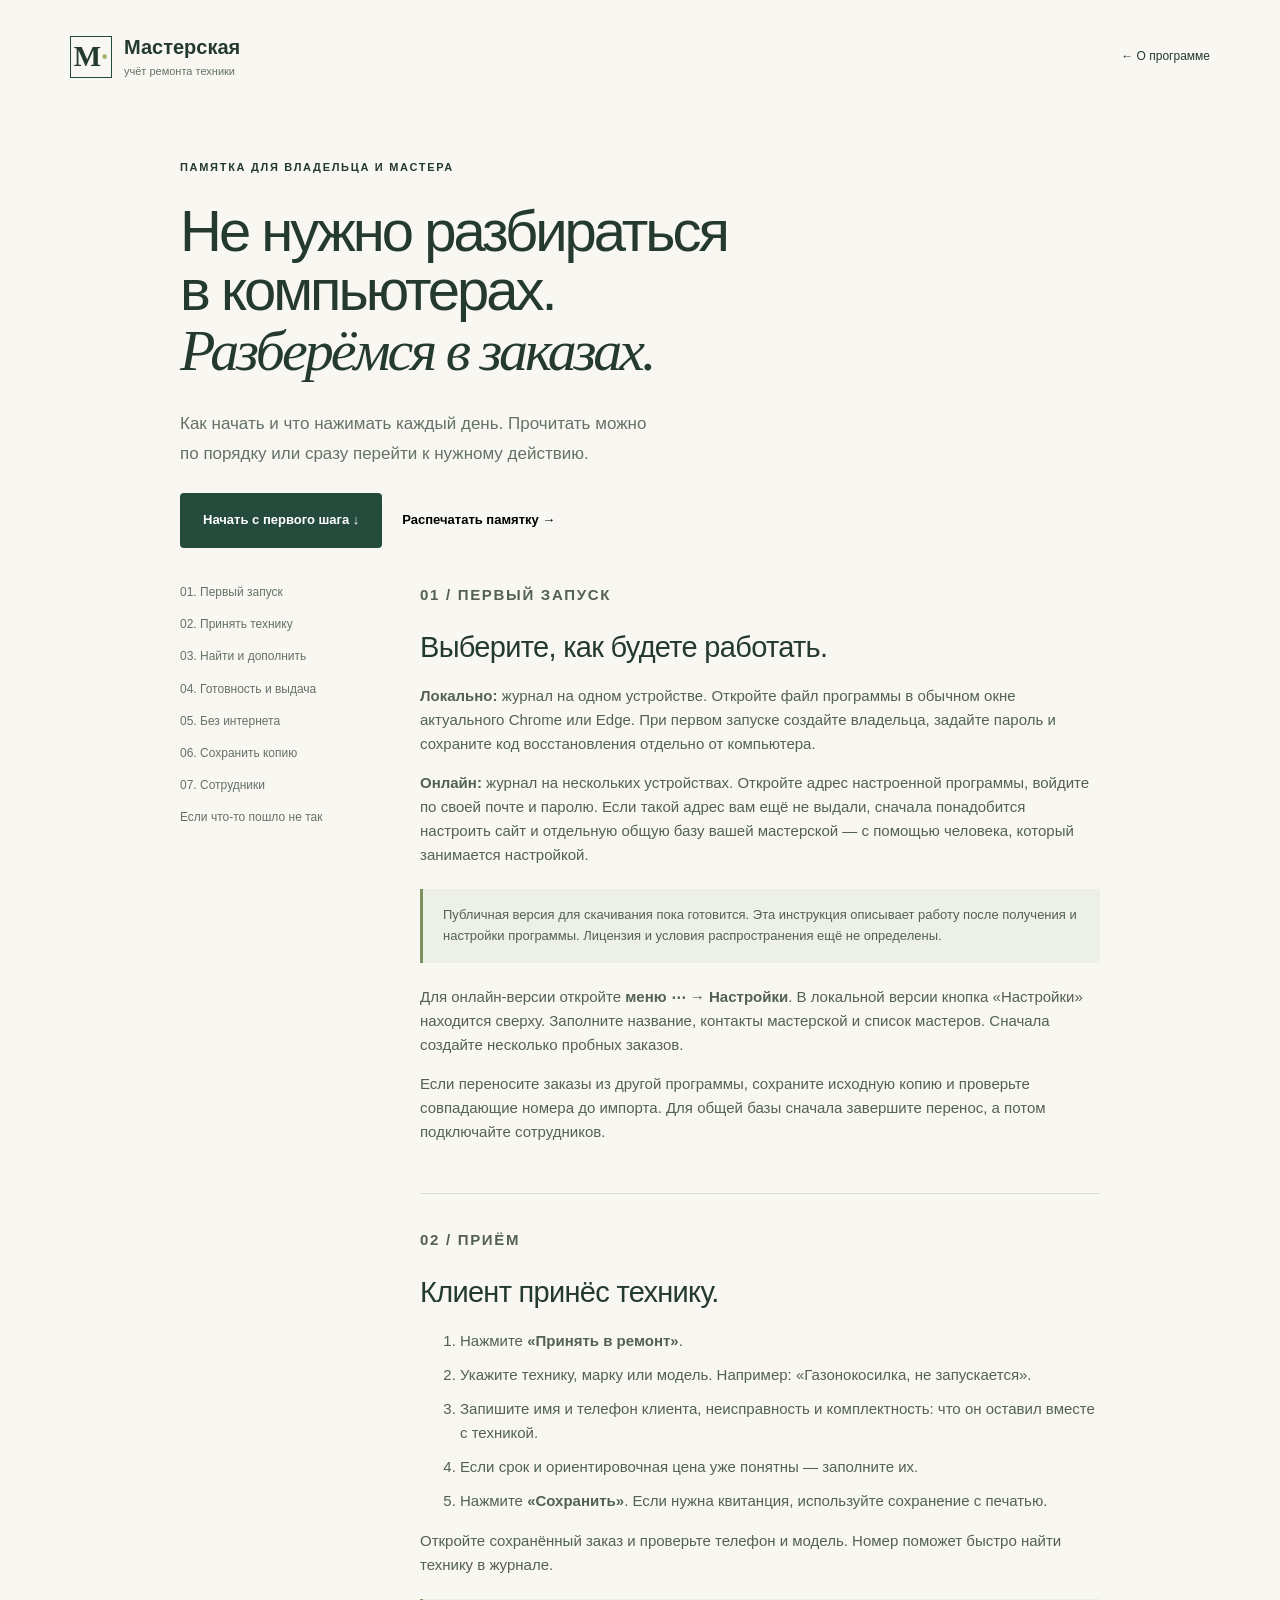
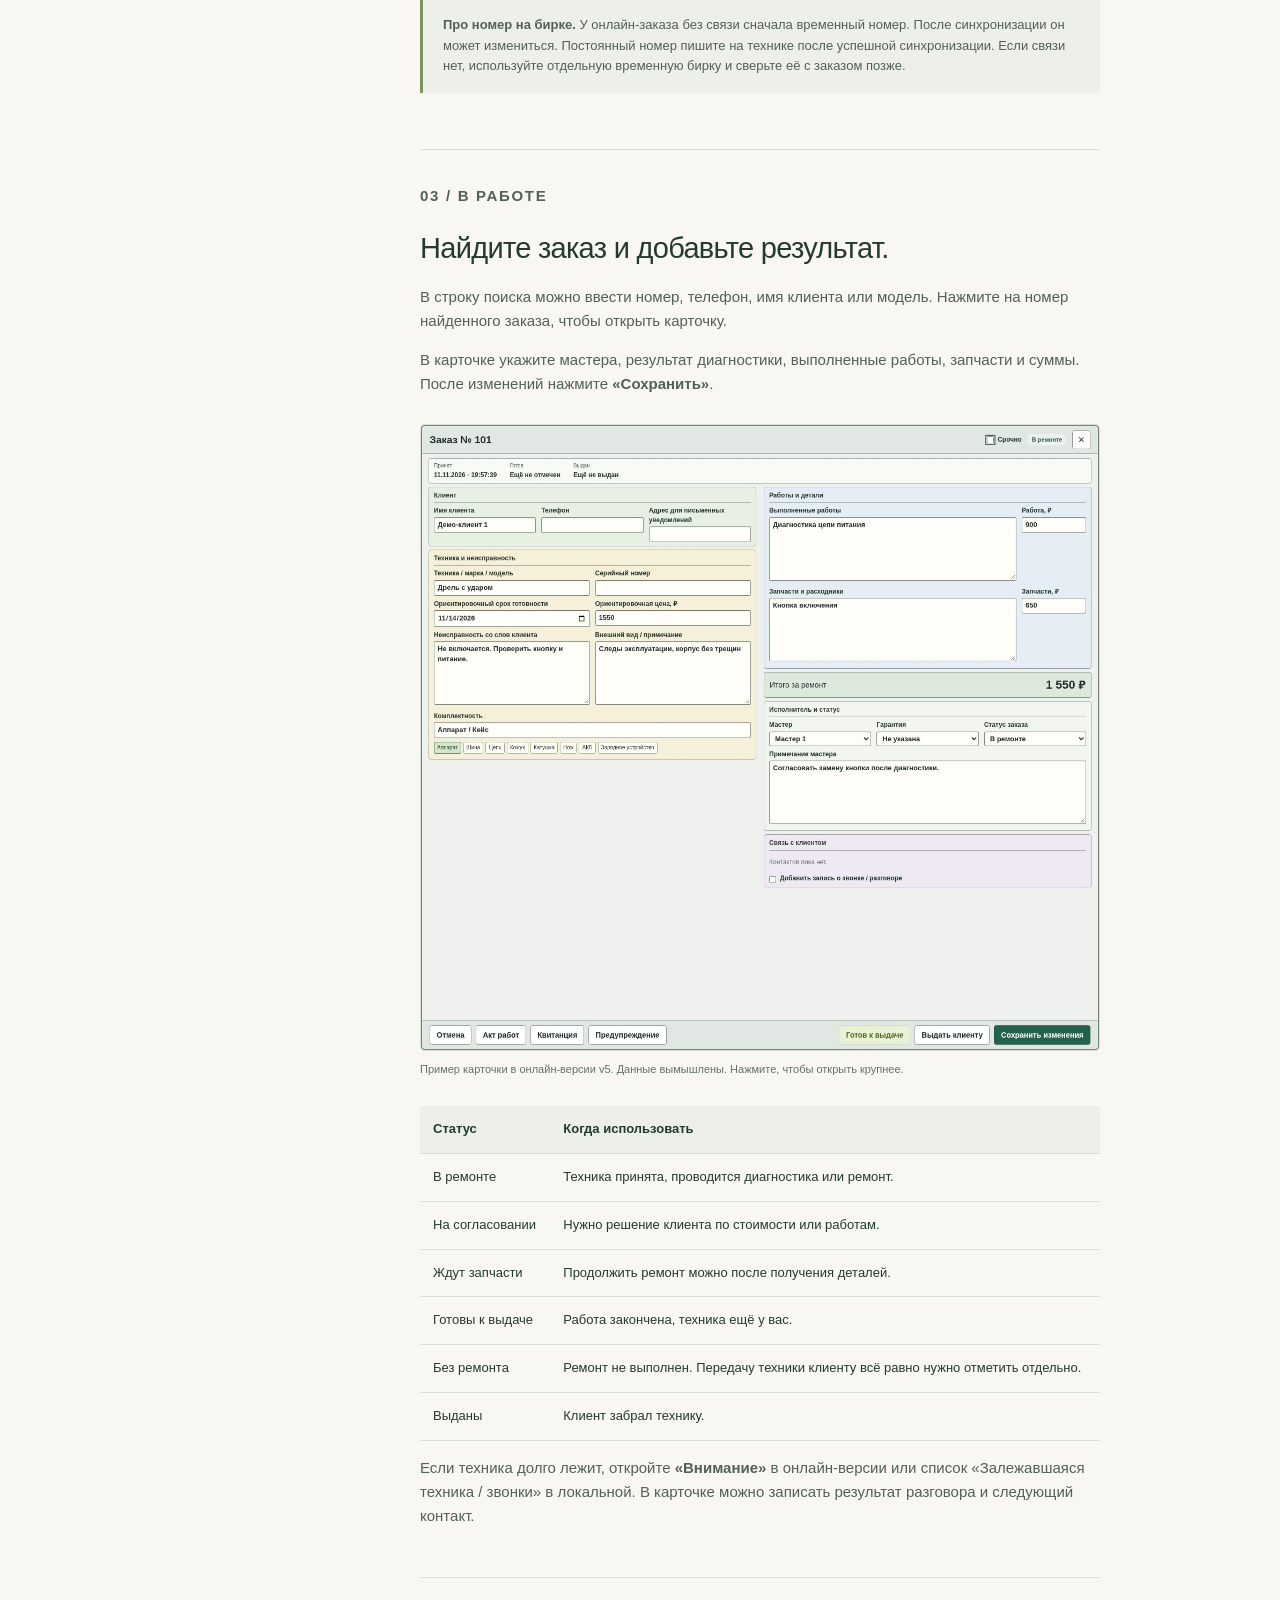
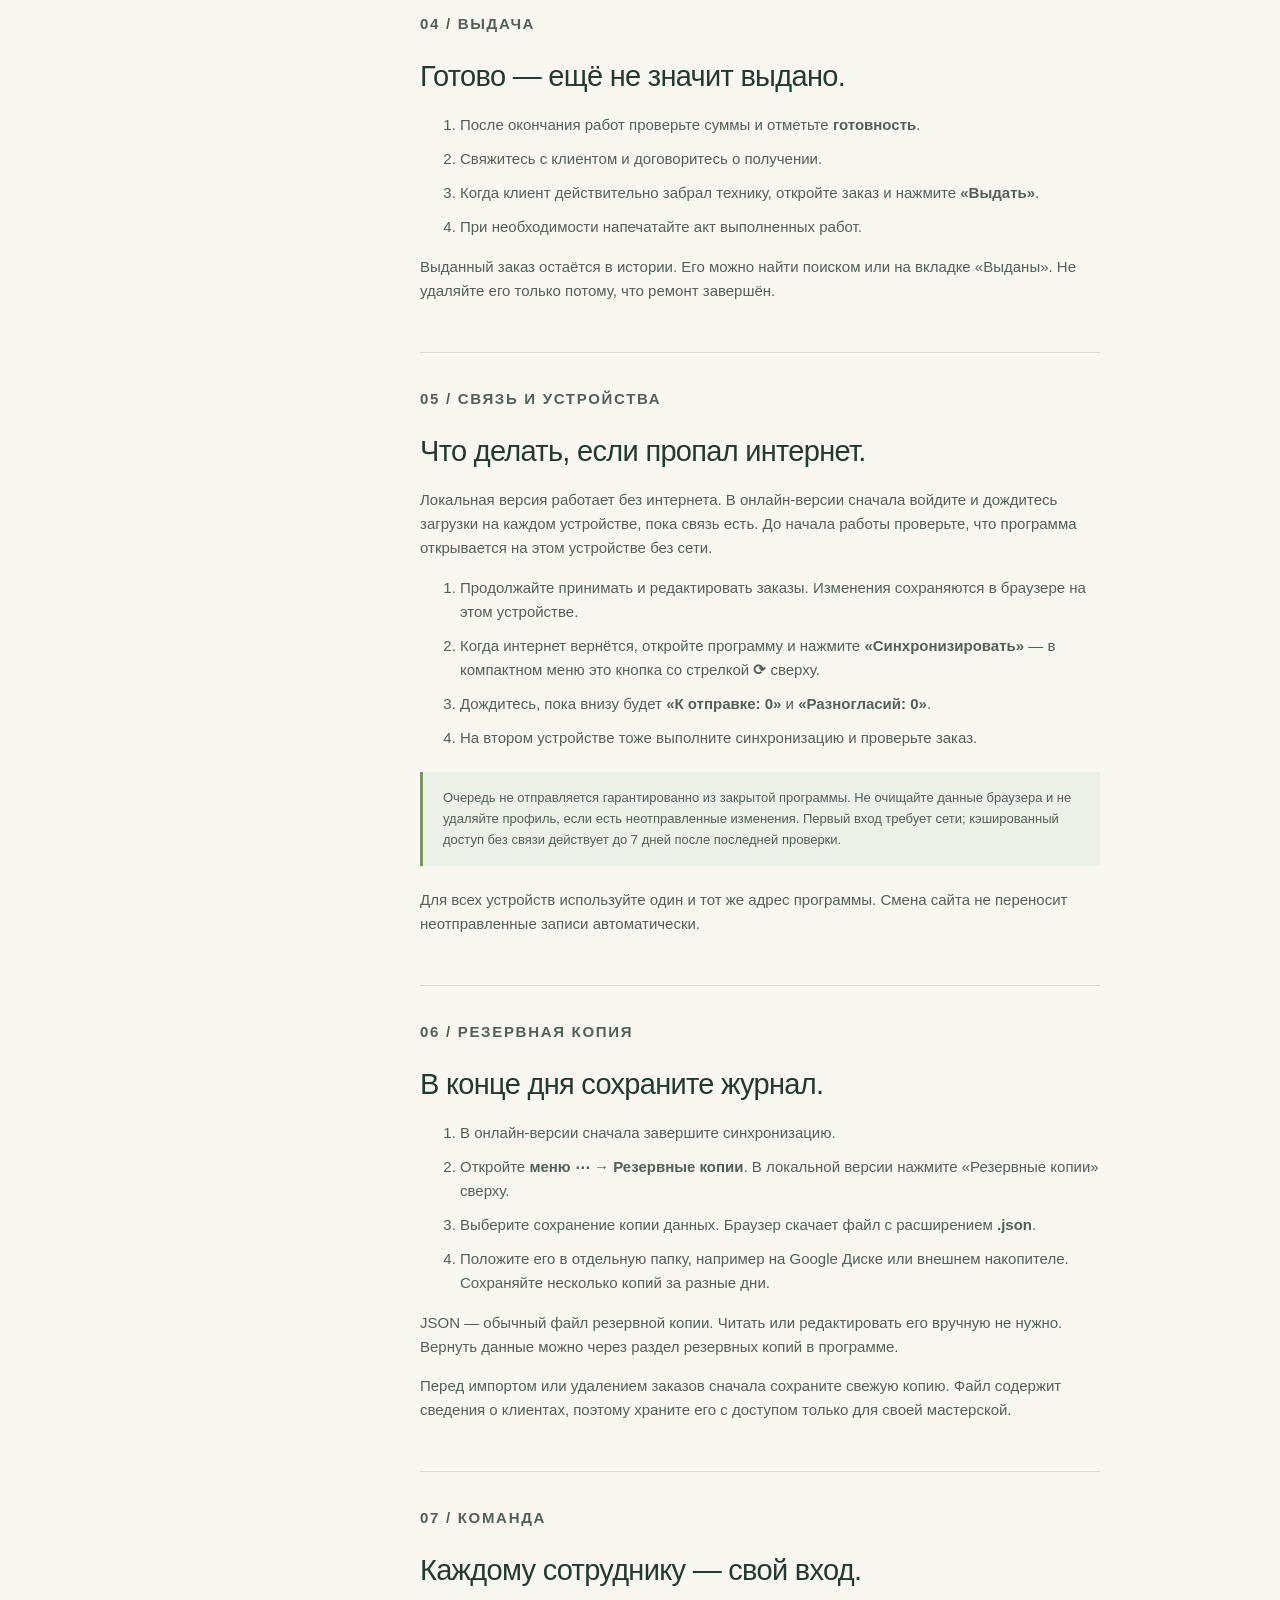
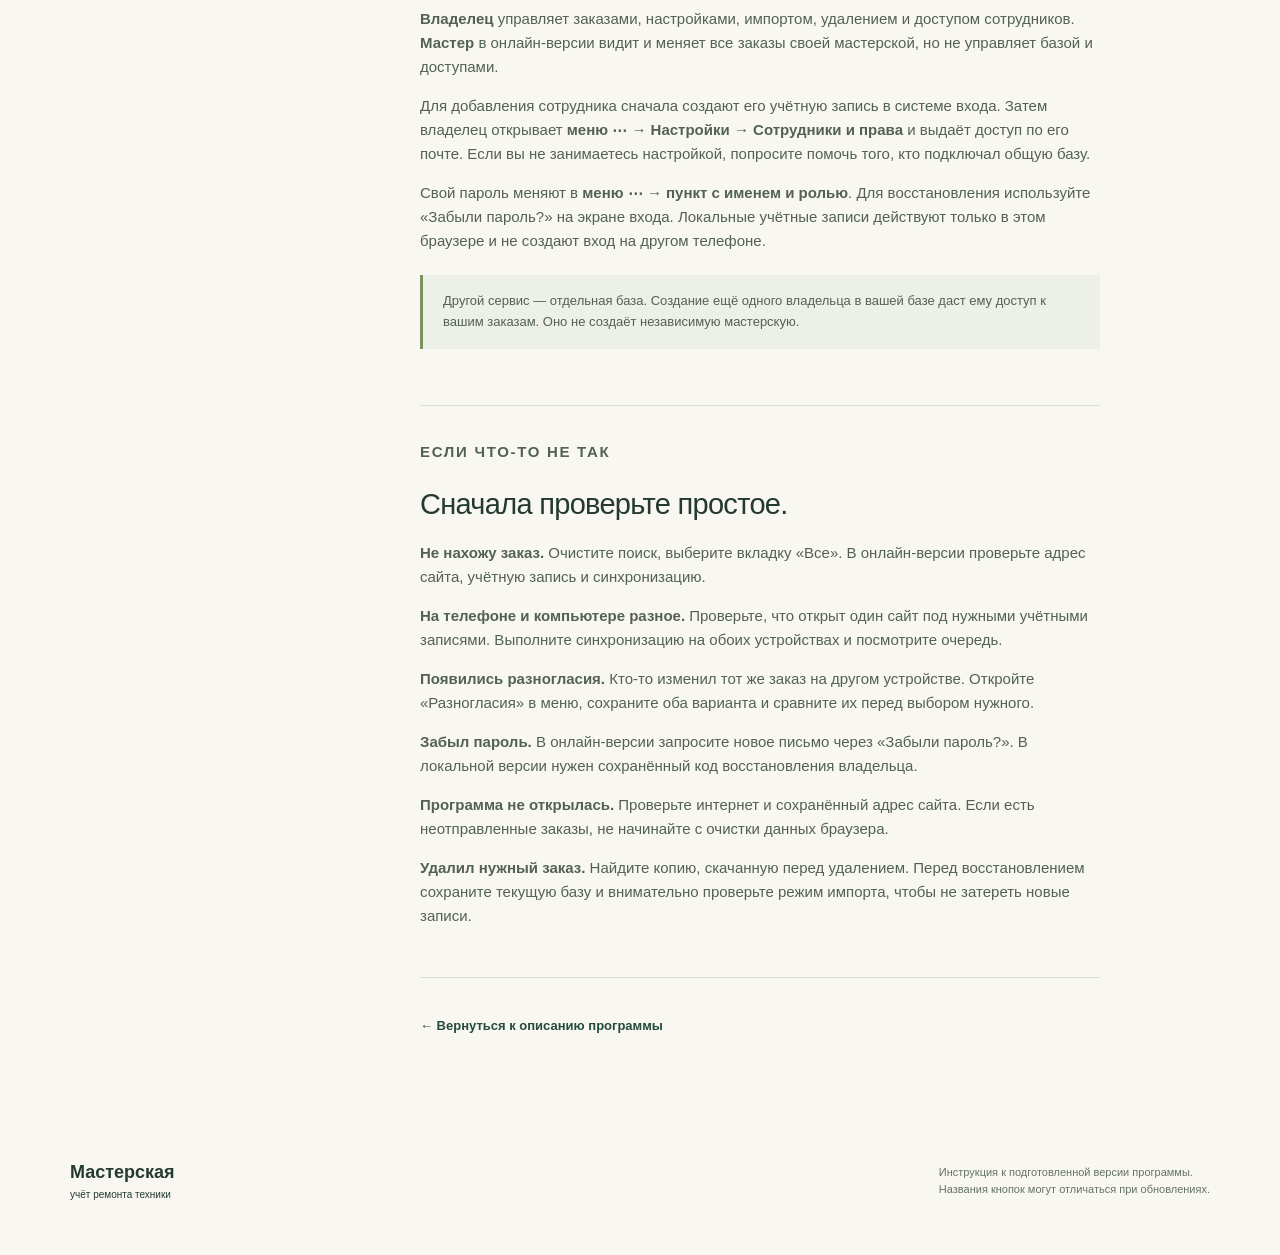
==== guide.html @ 329510b4 "Publish workshop landing page, screenshots and user guide" ====
<!doctype html><html lang="ru"><head><meta charset="utf-8"><meta name="viewport" content="width=device-width,initial-scale=1"><meta name="description" content="Как вести учёт ремонта в программе Мастерская: приём техники, поиск заказа, готовность, выдача, синхронизация и резервные копии. Инструкция простыми словами."><title>Как пользоваться — Мастерская</title><link rel="stylesheet" href="style.css"></head><body><a class="skip" href="#main">К инструкции</a><header class="header wrap"><a class="brand" href="index.html"><span class="brand-icon" aria-hidden="true">М<span>·</span></span><span>Мастерская<small>учёт ремонта техники</small></span></a><a class="guide-back" href="index.html">← О программе</a></header><main id="main" class="wrap guide-wrap"><div class="guide-hero"><p class="eyebrow">Памятка для владельца и мастера</p><h1>Не нужно разбираться<br>в компьютерах.<br><em>Разберёмся в заказах.</em></h1><p class="lead">Как начать и что нажимать каждый день. Прочитать можно по порядку или сразу перейти к нужному действию.</p><div class="guide-actions"><a class="button primary" href="#first">Начать с первого шага ↓</a><button type="button" class="text-link" style="border:0;background:none;padding:0" onclick="window.print()">Распечатать памятку →</button></div></div><div class="guide-content"><nav class="guide-nav" aria-label="Разделы инструкции"><a href="#first">01. Первый запуск</a><a href="#intake">02. Принять технику</a><a href="#work">03. Найти и дополнить</a><a href="#issue">04. Готовность и выдача</a><a href="#offline">05. Без интернета</a><a href="#backup">06. Сохранить копию</a><a href="#team">07. Сотрудники</a><a href="#help">Если что-то пошло не так</a></nav><article class="guide-article"><section id="first"><p class="eyebrow">01 / ПЕРВЫЙ ЗАПУСК</p><h2>Выберите, как будете работать.</h2><p><strong>Локально:</strong> журнал на одном устройстве. Откройте файл программы в обычном окне актуального Chrome или Edge. При первом запуске создайте владельца, задайте пароль и сохраните код восстановления отдельно от компьютера.</p><p><strong>Онлайн:</strong> журнал на нескольких устройствах. Откройте адрес настроенной программы, войдите по своей почте и паролю. Если такой адрес вам ещё не выдали, сначала понадобится настроить сайт и отдельную общую базу вашей мастерской — с помощью человека, который занимается настройкой.</p><div class="guide-note"><p>Публичная версия для скачивания пока готовится. Эта инструкция описывает работу после получения и настройки программы. Лицензия и условия распространения ещё не определены.</p></div><p>Для онлайн-версии откройте <strong>меню ⋯ → Настройки</strong>. В локальной версии кнопка «Настройки» находится сверху. Заполните название, контакты мастерской и список мастеров. Сначала создайте несколько пробных заказов.</p><p>Если переносите заказы из другой программы, сохраните исходную копию и проверьте совпадающие номера до импорта. Для общей базы сначала завершите перенос, а потом подключайте сотрудников.</p></section>
<section id="intake"><p class="eyebrow">02 / ПРИЁМ</p><h2>Клиент принёс технику.</h2><ol><li>Нажмите <strong>«Принять в ремонт»</strong>.</li><li>Укажите технику, марку или модель. Например: «Газонокосилка, не запускается».</li><li>Запишите имя и телефон клиента, неисправность и комплектность: что он оставил вместе с техникой.</li><li>Если срок и ориентировочная цена уже понятны — заполните их.</li><li>Нажмите <strong>«Сохранить»</strong>. Если нужна квитанция, используйте сохранение с печатью.</li></ol><p>Откройте сохранённый заказ и проверьте телефон и модель. Номер поможет быстро найти технику в журнале.</p><div class="guide-note"><p><strong>Про номер на бирке.</strong> У онлайн-заказа без связи сначала временный номер. После синхронизации он может измениться. Постоянный номер пишите на технике после успешной синхронизации. Если связи нет, используйте отдельную временную бирку и сверьте её с заказом позже.</p></div></section>
<section id="work"><p class="eyebrow">03 / В РАБОТЕ</p><h2>Найдите заказ и добавьте результат.</h2><p>В строку поиска можно ввести номер, телефон, имя клиента или модель. Нажмите на номер найденного заказа, чтобы открыть карточку.</p><p>В карточке укажите мастера, результат диагностики, выполненные работы, запчасти и суммы. После изменений нажмите <strong>«Сохранить»</strong>.</p><figure class="guide-screen"><a href="images/order-card.jpg" target="_blank" rel="noopener"><img src="images/order-card.jpg" width="1264" height="1164" loading="lazy" decoding="async" alt="Пример заполненной карточки ремонта: сведения о клиенте слева, работы и суммы справа."></a><figcaption>Пример карточки в онлайн-версии v5. Данные вымышлены. Нажмите, чтобы открыть крупнее.</figcaption></figure><div class="guide-table"><table><thead><tr><th>Статус</th><th>Когда использовать</th></tr></thead><tbody><tr><td>В ремонте</td><td>Техника принята, проводится диагностика или ремонт.</td></tr><tr><td>На согласовании</td><td>Нужно решение клиента по стоимости или работам.</td></tr><tr><td>Ждут запчасти</td><td>Продолжить ремонт можно после получения деталей.</td></tr><tr><td>Готовы к выдаче</td><td>Работа закончена, техника ещё у вас.</td></tr><tr><td>Без ремонта</td><td>Ремонт не выполнен. Передачу техники клиенту всё равно нужно отметить отдельно.</td></tr><tr><td>Выданы</td><td>Клиент забрал технику.</td></tr></tbody></table></div><p>Если техника долго лежит, откройте <strong>«Внимание»</strong> в онлайн-версии или список «Залежавшаяся техника / звонки» в локальной. В карточке можно записать результат разговора и следующий контакт.</p></section>
<section id="issue"><p class="eyebrow">04 / ВЫДАЧА</p><h2>Готово — ещё не значит выдано.</h2><ol><li>После окончания работ проверьте суммы и отметьте <strong>готовность</strong>.</li><li>Свяжитесь с клиентом и договоритесь о получении.</li><li>Когда клиент действительно забрал технику, откройте заказ и нажмите <strong>«Выдать»</strong>.</li><li>При необходимости напечатайте акт выполненных работ.</li></ol><p>Выданный заказ остаётся в истории. Его можно найти поиском или на вкладке «Выданы». Не удаляйте его только потому, что ремонт завершён.</p></section>
<section id="offline"><p class="eyebrow">05 / СВЯЗЬ И УСТРОЙСТВА</p><h2>Что делать, если пропал интернет.</h2><p>Локальная версия работает без интернета. В онлайн-версии сначала войдите и дождитесь загрузки на каждом устройстве, пока связь есть. До начала работы проверьте, что программа открывается на этом устройстве без сети.</p><ol><li>Продолжайте принимать и редактировать заказы. Изменения сохраняются в браузере на этом устройстве.</li><li>Когда интернет вернётся, откройте программу и нажмите <strong>«Синхронизировать»</strong> — в компактном меню это кнопка со стрелкой <strong>⟳</strong> сверху.</li><li>Дождитесь, пока внизу будет <strong>«К отправке: 0»</strong> и <strong>«Разногласий: 0»</strong>.</li><li>На втором устройстве тоже выполните синхронизацию и проверьте заказ.</li></ol><div class="guide-note"><p>Очередь не отправляется гарантированно из закрытой программы. Не очищайте данные браузера и не удаляйте профиль, если есть неотправленные изменения. Первый вход требует сети; кэшированный доступ без связи действует до 7 дней после последней проверки.</p></div><p>Для всех устройств используйте один и тот же адрес программы. Смена сайта не переносит неотправленные записи автоматически.</p></section>
<section id="backup"><p class="eyebrow">06 / РЕЗЕРВНАЯ КОПИЯ</p><h2>В конце дня сохраните журнал.</h2><ol><li>В онлайн-версии сначала завершите синхронизацию.</li><li>Откройте <strong>меню ⋯ → Резервные копии</strong>. В локальной версии нажмите «Резервные копии» сверху.</li><li>Выберите сохранение копии данных. Браузер скачает файл с расширением <strong>.json</strong>.</li><li>Положите его в отдельную папку, например на Google Диске или внешнем накопителе. Сохраняйте несколько копий за разные дни.</li></ol><p>JSON — обычный файл резервной копии. Читать или редактировать его вручную не нужно. Вернуть данные можно через раздел резервных копий в программе.</p><p>Перед импортом или удалением заказов сначала сохраните свежую копию. Файл содержит сведения о клиентах, поэтому храните его с доступом только для своей мастерской.</p></section>
<section id="team"><p class="eyebrow">07 / КОМАНДА</p><h2>Каждому сотруднику — свой вход.</h2><p><strong>Владелец</strong> управляет заказами, настройками, импортом, удалением и доступом сотрудников. <strong>Мастер</strong> в онлайн-версии видит и меняет все заказы своей мастерской, но не управляет базой и доступами.</p><p>Для добавления сотрудника сначала создают его учётную запись в системе входа. Затем владелец открывает <strong>меню ⋯ → Настройки → Сотрудники и права</strong> и выдаёт доступ по его почте. Если вы не занимаетесь настройкой, попросите помочь того, кто подключал общую базу.</p><p>Свой пароль меняют в <strong>меню ⋯ → пункт с именем и ролью</strong>. Для восстановления используйте «Забыли пароль?» на экране входа. Локальные учётные записи действуют только в этом браузере и не создают вход на другом телефоне.</p><div class="guide-note"><p>Другой сервис — отдельная база. Создание ещё одного владельца в вашей базе даст ему доступ к вашим заказам. Оно не создаёт независимую мастерскую.</p></div></section>
<section id="help"><p class="eyebrow">ЕСЛИ ЧТО-ТО НЕ ТАК</p><h2>Сначала проверьте простое.</h2><p><strong>Не нахожу заказ.</strong> Очистите поиск, выберите вкладку «Все». В онлайн-версии проверьте адрес сайта, учётную запись и синхронизацию.</p><p><strong>На телефоне и компьютере разное.</strong> Проверьте, что открыт один сайт под нужными учётными записями. Выполните синхронизацию на обоих устройствах и посмотрите очередь.</p><p><strong>Появились разногласия.</strong> Кто-то изменил тот же заказ на другом устройстве. Откройте «Разногласия» в меню, сохраните оба варианта и сравните их перед выбором нужного.</p><p><strong>Забыл пароль.</strong> В онлайн-версии запросите новое письмо через «Забыли пароль?». В локальной версии нужен сохранённый код восстановления владельца.</p><p><strong>Программа не открылась.</strong> Проверьте интернет и сохранённый адрес сайта. Если есть неотправленные заказы, не начинайте с очистки данных браузера.</p><p><strong>Удалил нужный заказ.</strong> Найдите копию, скачанную перед удалением. Перед восстановлением сохраните текущую базу и внимательно проверьте режим импорта, чтобы не затереть новые записи.</p></section><a class="text-link" href="index.html">← Вернуться к описанию программы</a></article></div></main><footer class="wrap footer"><a class="brand footer-brand" href="index.html">Мастерская<span>учёт ремонта техники</span></a><p>Инструкция к подготовленной версии программы.<br>Названия кнопок могут отличаться при обновлениях.</p></footer></body></html>
---- style.css ----
:root{--paper:#f8f7f2;--ink:#243a30;--green:#244b3c;--muted:#657267;--line:#d9dfd5;--soft:#edf0e8;--lime:#dbec91;--white:#fff; font-family:Arial,Helvetica,sans-serif;color:var(--ink);background:var(--paper);font-size:16px;line-height:1.6}*{box-sizing:border-box}html{scroll-behavior:smooth;scroll-padding-top:24px}body{margin:0}a{color:inherit}button{font:inherit;cursor:pointer}button,a{-webkit-tap-highlight-color:transparent}a:focus-visible,button:focus-visible,summary:focus-visible{outline:3px solid #9c6b22;outline-offset:5px}.skip{position:absolute;left:16px;top:-100px;background:white;padding:10px;z-index:9}.skip:focus{top:12px}.wrap{max-width:1220px;margin:auto;padding-left:40px;padding-right:40px}.header{display:flex;justify-content:space-between;align-items:center;min-height:114px;gap:24px}.brand{display:flex;align-items:center;gap:12px;text-decoration:none;font-size:20px;font-weight:700;line-height:1.15}.brand small{display:block;font-size:11px;font-weight:400;color:var(--muted);margin-top:6px}.brand-icon{display:flex;align-items:center;justify-content:center;width:42px;height:42px;border:1px solid var(--green);font-family:Georgia,serif;font-size:29px}.brand-icon span{color:#a5b76f}.header nav{display:flex;align-items:center;gap:28px;font-size:13px}.header nav a{text-decoration:none}.header nav a:hover,.text-link:hover{text-decoration:underline;text-underline-offset:5px}.nav-button{border:1px solid var(--line);padding:10px 16px;border-radius:4px}.nav-button span{margin-left:20px}.hero{display:grid;grid-template-columns:1.25fr 1fr;gap:70px;padding-top:58px;padding-bottom:90px;align-items:center}.eyebrow{font-size:11px;letter-spacing:1.7px;text-transform:uppercase;font-weight:700;margin:0 0 24px}.dot{display:inline-block;width:7px;height:7px;border-radius:50%;background:var(--green);margin-right:8px}h1{font-size:clamp(44px,5.6vw,76px);font-weight:500;line-height:1.03;letter-spacing:-3px;margin:0 0 28px}h1 em{font-family:Georgia,serif;font-weight:400}h2{font-size:clamp(30px,3.6vw,45px);line-height:1.14;letter-spacing:-1.4px;font-weight:500;margin:0 0 20px}h3{font-weight:600;line-height:1.3;margin:0 0 14px;font-size:22px}.lead{max-width:485px;color:var(--muted);font-size:17px;line-height:1.75}.actions{display:flex;align-items:center;flex-wrap:wrap;gap:20px;margin-top:30px}.button{display:inline-flex;align-items:center;justify-content:center;gap:20px;text-decoration:none;font-size:13px;font-weight:600;padding:16px 22px;border:1px solid transparent;border-radius:4px;transition:background .2s,transform .2s}.button:hover{transform:translateY(-2px)}.primary{color:white;background:var(--green)}.primary:hover{background:#183629}.text-link{font-size:13px;font-weight:600;text-decoration:none}.hero-notes{display:flex;gap:9px 18px;flex-wrap:wrap;font-size:10px;color:var(--muted);margin-top:32px}.hero-notes span::before{content:'✓';margin-right:5px}.hero-sheet{background:#fffdf7;border:1px solid #d4dacb;box-shadow:14px 16px 0 #e7eadf;padding:28px 32px;transform:rotate(2deg);position:relative}.hero-sheet::before{content:'';display:block;width:76px;height:22px;background:#dce2cdcf;position:absolute;left:calc(50% - 38px);top:-11px;transform:rotate(-8deg)}.sheet-top,.demo-meta{display:flex;justify-content:space-between;gap:10px;font-size:9px;letter-spacing:1px;padding-bottom:24px;border-bottom:1px solid var(--line)}.sample-label{color:var(--muted)}.sheet-number{margin-top:30px;font-size:13px;color:var(--muted)}.sheet-number span{font-size:32px;font-family:Georgia,serif;color:var(--ink);margin-left:8px}.sheet-device{font-size:25px;font-weight:600;margin-top:14px}.sheet-issue{font-size:12px;color:var(--muted);margin-top:8px;max-width:245px}.sheet-fields{margin:28px 0}.sheet-fields>div{display:flex;justify-content:space-between;border-top:1px solid var(--line);padding:12px 0;font-size:12px}.sheet-fields dt{color:var(--muted)}.sheet-fields dd{margin:0}.badge{display:inline-block;background:#e6eddb;color:#35563b;font-size:11px;padding:4px 10px;border-radius:3px;font-weight:600}.sheet-bottom{display:flex;justify-content:space-between;align-items:center;font-size:11px;color:var(--muted)}.stamp{border:2px solid #4c7154;padding:7px 15px;font-weight:700;letter-spacing:2px;line-height:1.3;font-size:13px;color:#4c7154;transform:rotate(-8deg)}.audience{background:#e8ece0;border-top:1px solid var(--line);border-bottom:1px solid var(--line)}.audience-inner{display:flex;justify-content:space-between;align-items:center;gap:16px;flex-wrap:wrap;padding-top:23px;padding-bottom:23px;font-size:12px}.audience-inner>span:first-child{color:var(--muted);font-size:11px}.audience strong{font-weight:500}.asterisk{color:#718259;font-size:22px}.section{padding-top:94px;padding-bottom:94px}.section-heading{max-width:690px}.section-heading>p:not(.eyebrow),.section-text{font-size:15px;color:var(--muted);max-width:500px}.feature-grid{display:grid;grid-template-columns:repeat(4,1fr);gap:28px;margin-top:45px}.feature-grid article{border-top:1px solid #aab9a1;padding-top:20px}.feature-no{font-size:10px;letter-spacing:1.2px;color:var(--muted);display:block;margin-bottom:25px}.feature-grid h3{font-size:19px}.feature-grid p{font-size:13px;color:var(--muted);line-height:1.85}.example-section{background:var(--green);color:white;padding:80px 0}.example-layout{display:grid;grid-template-columns:1fr 1fr;align-items:center;gap:85px}.example-section .eyebrow{color:var(--lime)}.example-section .section-text,.example-section .fine{color:#c4d2c5}.example-tabs{display:flex;gap:8px;flex-wrap:wrap;margin-top:30px}.example-tabs button{background:transparent;color:#fff;border:1px solid #6d8777;border-radius:30px;padding:8px 16px;font-size:12px}.example-tabs button.on{background:var(--lime);border-color:var(--lime);color:var(--green)}.fine{font-size:11px;line-height:1.7;color:var(--muted);margin-top:22px;max-width:410px}.demo-card{background:var(--paper);color:var(--ink);padding:30px;border-radius:7px;min-height:420px}.demo-meta{padding-bottom:18px;color:var(--muted)}.demo-card h3{font-size:25px;margin-top:24px}.demo-card>p{font-size:13px;color:var(--muted);min-height:42px}.steps{display:flex;list-style:none;padding:0;margin:27px 0;gap:4px}.steps li{flex:1;border-top:3px solid var(--line);padding-top:9px;font-size:10px;color:var(--muted)}.steps li.current{border-color:var(--green);color:var(--green);font-weight:700}.steps li.done{border-color:#a6bb79}.demo-state{min-height:110px}.demo-state p{font-size:13px;line-height:1.7;margin-bottom:22px}.demo-card>.button{width:100%}.mode-grid{display:grid;grid-template-columns:1fr 1fr;gap:24px;margin-top:40px}.mode-card{border:1px solid var(--line);padding:32px}.mode-card.online{background:var(--soft)}.mode-icon{font-size:32px;line-height:1;margin-bottom:25px}.mode-card p,.mode-card li{font-size:14px;color:var(--muted)}.mode-card ul{padding-left:18px;line-height:2}.mode-card .fine{font-size:11px}.footnote{font-size:11px;color:var(--muted);line-height:1.8;max-width:920px;margin:24px 0 0}.how-section{border-top:1px solid var(--line);border-bottom:1px solid var(--line);background:#fffdf9}.how-grid{display:grid;grid-template-columns:repeat(4,1fr);list-style:none;gap:32px;padding:0;margin:42px 0 28px}.how-grid li>span{font-family:Georgia,serif;font-size:36px;color:#83936f;display:block;margin-bottom:15px}.how-grid h3{font-size:19px}.how-grid p{font-size:13px;color:var(--muted)}.faq-section{display:grid;grid-template-columns:1fr 1.4fr;gap:50px}.faq details{border-top:1px solid var(--line);padding:19px 0}.faq details:last-child{border-bottom:1px solid var(--line)}.faq summary{font-size:15px;cursor:pointer;line-height:1.5}.faq details p{font-size:13px;color:var(--muted);padding-right:20px}.start-section{background:#e8eddd;padding:65px 0}.start-inner{display:flex;align-items:center;justify-content:space-between;gap:45px}.start-inner h2{font-size:36px}.start-inner p:not(.eyebrow){font-size:14px;color:var(--muted);max-width:570px}.light{background:var(--green);color:white;white-space:nowrap}.footer{display:flex;gap:35px;justify-content:space-between;align-items:center;padding-top:45px;padding-bottom:45px;font-size:11px;color:var(--muted)}.footer-brand{flex-direction:column;align-items:start;gap:7px;font-size:18px;color:var(--ink)}.footer-brand span{font-size:10px;font-weight:400}.guide-hero{padding:45px 0 35px;max-width:850px}.guide-hero h1{font-size:58px}.guide-wrap{max-width:1000px}.guide-content{display:grid;grid-template-columns:190px 1fr;gap:50px;padding-bottom:70px}.guide-nav{position:sticky;top:24px;align-self:start;display:grid;gap:13px;font-size:12px}.guide-nav a{color:var(--muted);text-decoration:none}.guide-article section{padding:0 0 34px;margin:0 0 34px;border-bottom:1px solid var(--line);scroll-margin-top:30px}.guide-article h2{font-size:29px;letter-spacing:-.7px}.guide-article p,.guide-article li{font-size:15px;color:#536155}.guide-article li{margin-bottom:10px}.guide-note{background:var(--soft);border-left:3px solid #7b935e;padding:16px 20px;margin:22px 0}.guide-note p{margin:0;font-size:13px}.guide-article a{color:var(--green)}.guide-table{overflow-x:auto}.guide-table table{border-collapse:collapse;width:100%;font-size:13px}.guide-table th,.guide-table td{text-align:left;padding:13px;border-bottom:1px solid var(--line);vertical-align:top}.guide-table th{background:var(--soft)}.guide-back{font-size:12px;text-decoration:none}.guide-actions{display:flex;gap:20px;align-items:center;margin-top:25px}
@media(max-width:1000px){.hero{gap:38px}.wrap{padding-left:28px;padding-right:28px}.feature-grid{grid-template-columns:repeat(2,1fr)}.example-layout{gap:38px}.hero-notes{font-size:10px}.audience-inner{justify-content:flex-start}.hero-sheet{padding:25px}.how-grid{gap:20px}.header nav{gap:18px}}
@media(max-width:700px){.wrap{padding-left:22px;padding-right:22px}.header{min-height:90px}.brand{font-size:18px}.brand-icon{width:36px;height:36px;font-size:25px}.header nav>a:first-child{display:none}.header nav{gap:14px;font-size:12px}.nav-button{padding:8px 12px}.nav-button span{display:none}.hero{grid-template-columns:1fr;padding-top:34px;padding-bottom:55px;gap:48px}.hero h1{font-size:58px;letter-spacing:-2.4px}.lead{font-size:16px}.hero-sheet{max-width:420px;width:calc(100% - 16px);margin:0 auto;transform:rotate(1deg)}.hero-notes{line-height:1.9;margin-top:25px}.actions{gap:18px}.audience-inner{gap:8px 15px}.audience-inner>span:first-child{flex-basis:100%;margin-bottom:5px}.audience strong{font-size:11px}.asterisk{font-size:15px}.section{padding-top:60px;padding-bottom:60px}.feature-grid{gap:26px 20px;margin-top:30px}.feature-grid h3{font-size:17px}.feature-grid p{font-size:12px}.feature-no{font-size:9px;margin-bottom:16px}.example-section{padding:56px 0}.example-layout{grid-template-columns:1fr;gap:28px}.demo-card{padding:24px;min-height:0}.demo-card>p{min-height:0}.demo-state{min-height:115px}.mode-grid{grid-template-columns:1fr;gap:16px}.mode-card{padding:25px}.how-grid{grid-template-columns:1fr 1fr;gap:18px 24px;margin-top:30px}.how-grid h3{font-size:17px}.faq-section{grid-template-columns:1fr;gap:20px}.start-inner{flex-direction:column;align-items:start;gap:20px}.start-inner h2{font-size:31px}.start-section{padding:48px 0}.footer{flex-wrap:wrap;gap:20px}.footer>p{margin:0}.guide-hero h1{font-size:44px;letter-spacing:-1.6px}.guide-content{grid-template-columns:1fr;gap:28px}.guide-nav{position:static;grid-template-columns:1fr 1fr;gap:10px;padding-bottom:24px;border-bottom:1px solid var(--line)}.guide-hero{padding-top:25px}.guide-table th,.guide-table td{padding:10px}.guide-article h2{font-size:27px}}
@media(max-width:380px){.header nav>a[href="guide.html"]{display:none}.hero h1{font-size:51px}.button{padding:14px 17px;gap:12px}.brand small{font-size:10px}.hero-sheet{padding:22px}.feature-grid{grid-template-columns:1fr}.demo-card{padding:20px}}
@media(prefers-reduced-motion:reduce){html{scroll-behavior:auto}*,*::before,*::after{transition:none!important;animation:none!important}}
@media print{.header,.guide-nav,.footer,.guide-actions,.skip{display:none!important}.guide-content{display:block}.guide-wrap{max-width:none}.guide-hero h1{font-size:30px}.wrap{padding:0}.guide-article section{break-inside:avoid}.guide-hero{padding:0}.guide-article a{text-decoration:none}body{background:white;color:black}.guide-article h2{font-size:22px}.guide-article p,.guide-article li{font-size:12px}}

/* Actual interface screenshots; figures remain readable without JavaScript. */
.screenshots{padding-top:15px}.screen-figure{margin:32px 0 0;min-width:0}.screen-image{display:block;border:1px solid var(--line);background:#edf0e8;border-radius:8px;overflow:hidden;text-decoration:none}.screen-image img{display:block;width:100%;height:auto;transition:opacity .2s}.screen-image:hover img{opacity:.92}.screen-figure figcaption{padding:20px 0 0}.screen-figure figcaption>span{font-size:11px;font-weight:600;letter-spacing:1px;text-transform:uppercase}.screen-figure figcaption p{font-size:13px;color:var(--muted);margin:8px 0 0;max-width:600px}.screen-grid{display:grid;grid-template-columns:1.6fr 1fr;gap:30px;align-items:start;margin-top:12px}.screen-grid .screen-image{height:480px;display:flex;align-items:center;justify-content:center;padding:18px}.screen-detail .screen-image img{width:100%;height:100%;object-fit:contain}.screen-mobile .screen-image img{width:auto;height:100%;max-width:100%;object-fit:contain;border:1px solid #ccd5c7;border-radius:5px}.guide-screen{margin:28px 0}.guide-screen img{display:block;width:100%;height:auto;border:1px solid var(--line);border-radius:5px}.guide-screen figcaption{font-size:11px;color:var(--muted);line-height:1.7;margin-top:9px}
@media(max-width:700px){.screenshots{padding-top:0}.screen-grid{grid-template-columns:1fr;gap:0;margin-top:0}.screen-grid .screen-image{height:auto;padding:16px}.screen-mobile .screen-image{height:530px}.screen-detail .screen-image img{height:auto}.screen-figure{margin-top:27px}.screen-figure figcaption{padding-top:14px}.screen-figure figcaption p{font-size:12px}.screen-wide .screen-image{overflow-x:auto}.screen-wide img{min-width:650px}.screen-wide .screen-image{overscroll-behavior-x:contain}}
@media(prefers-reduced-motion:reduce){.screen-image img{transition:none}}
@media print{.guide-screen{break-inside:avoid}.guide-screen img{max-height:450px;object-fit:contain}}
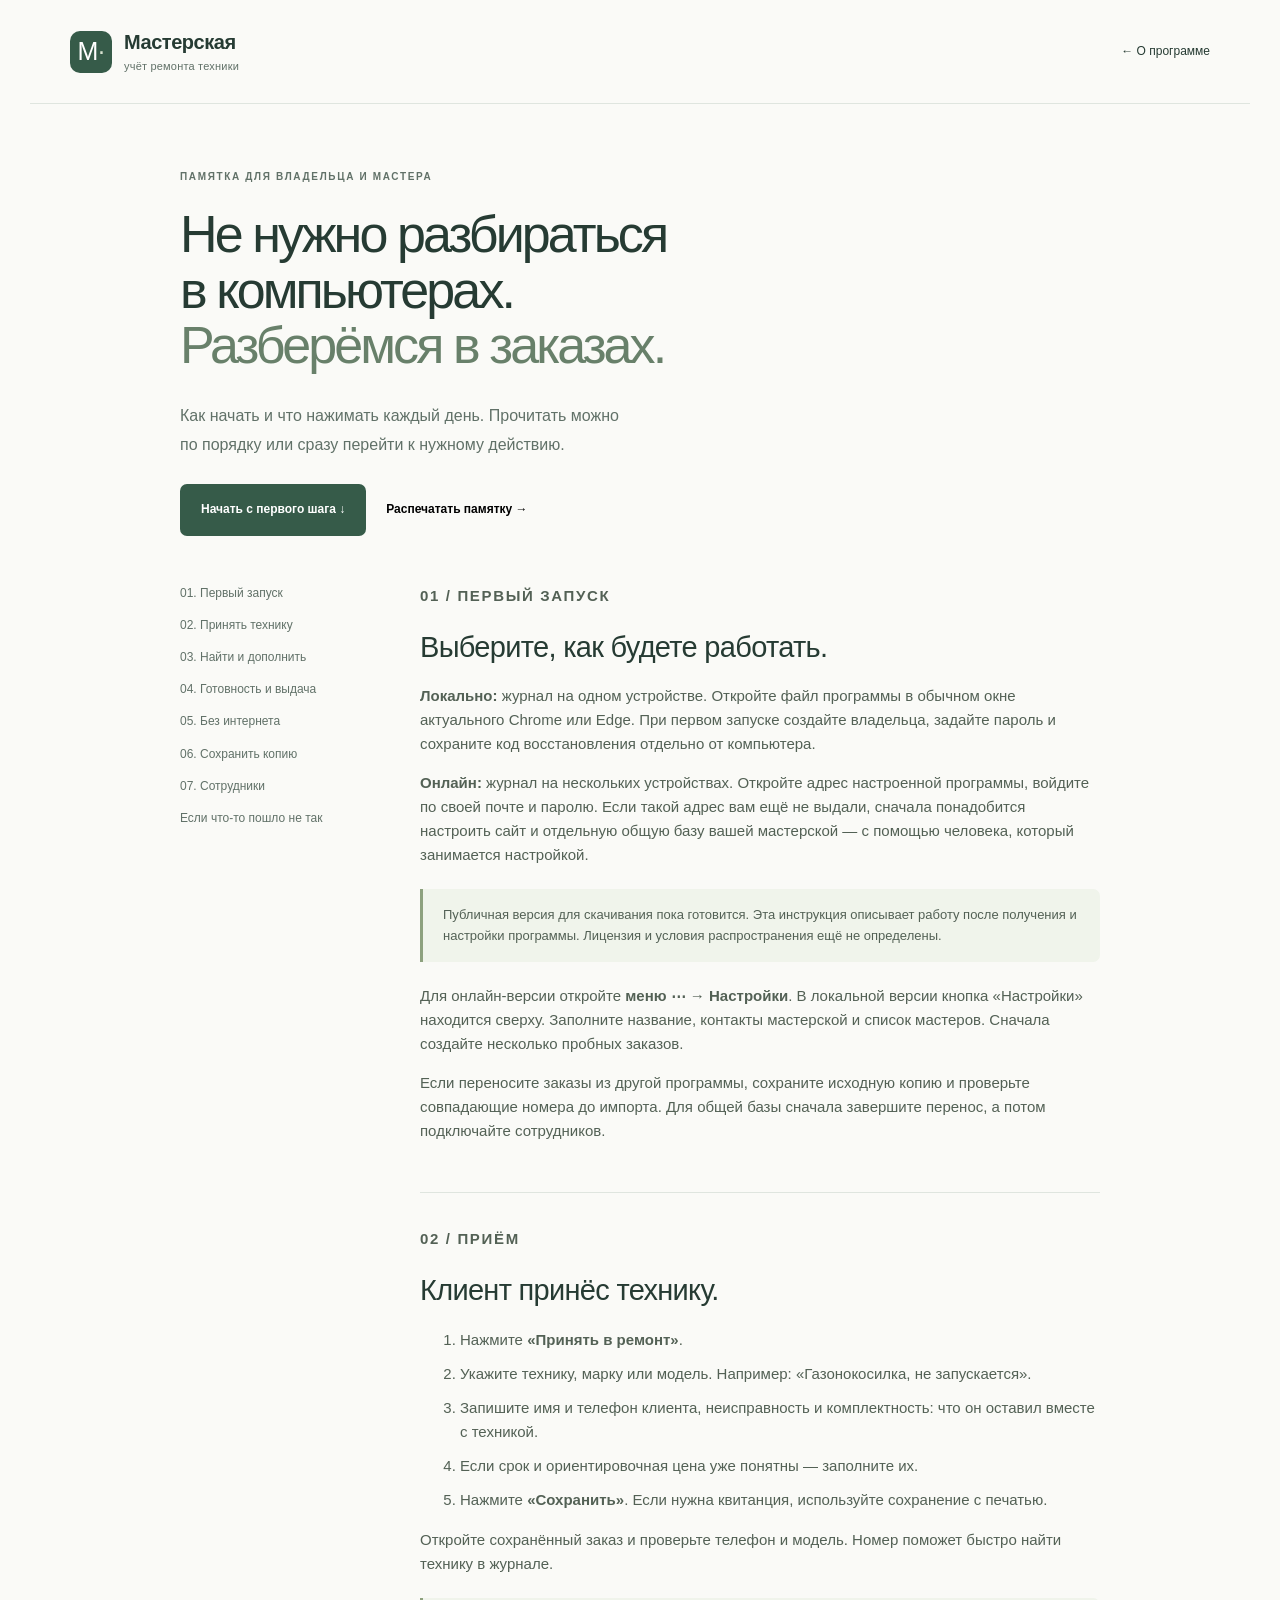
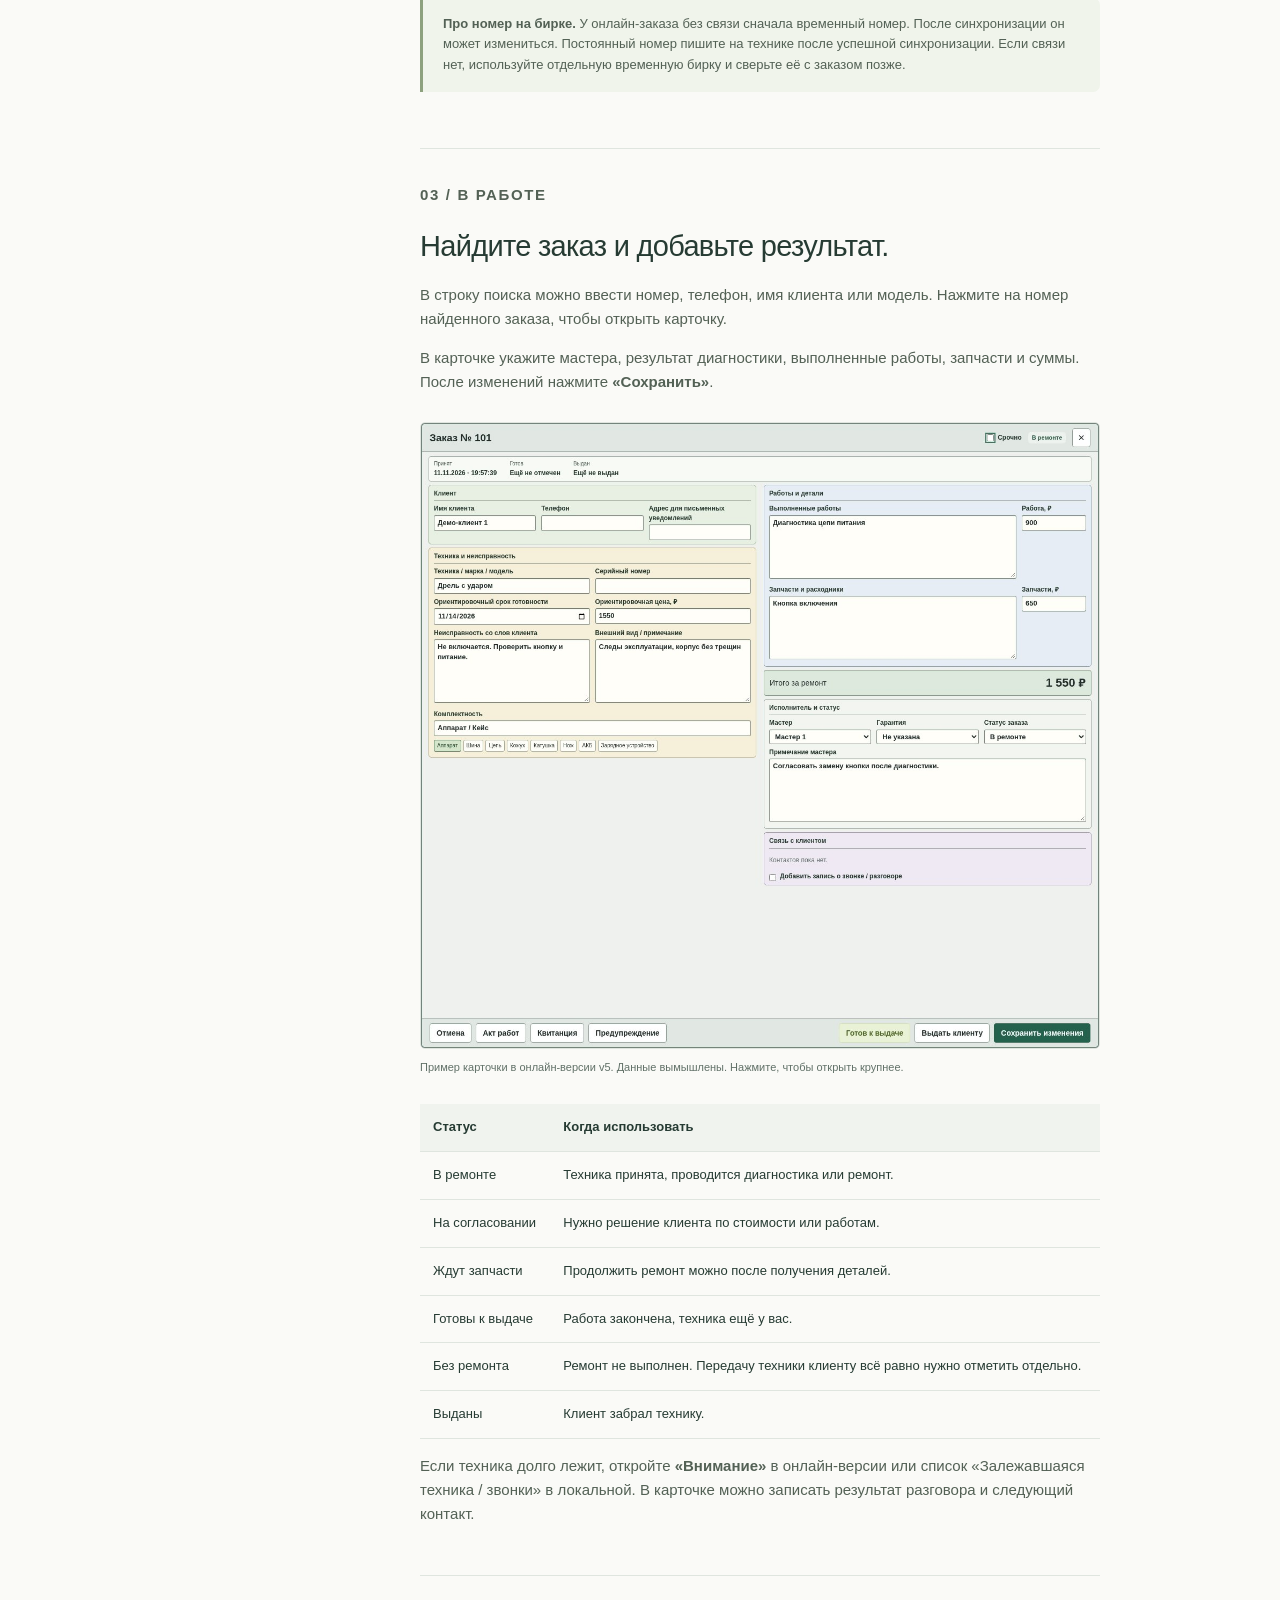
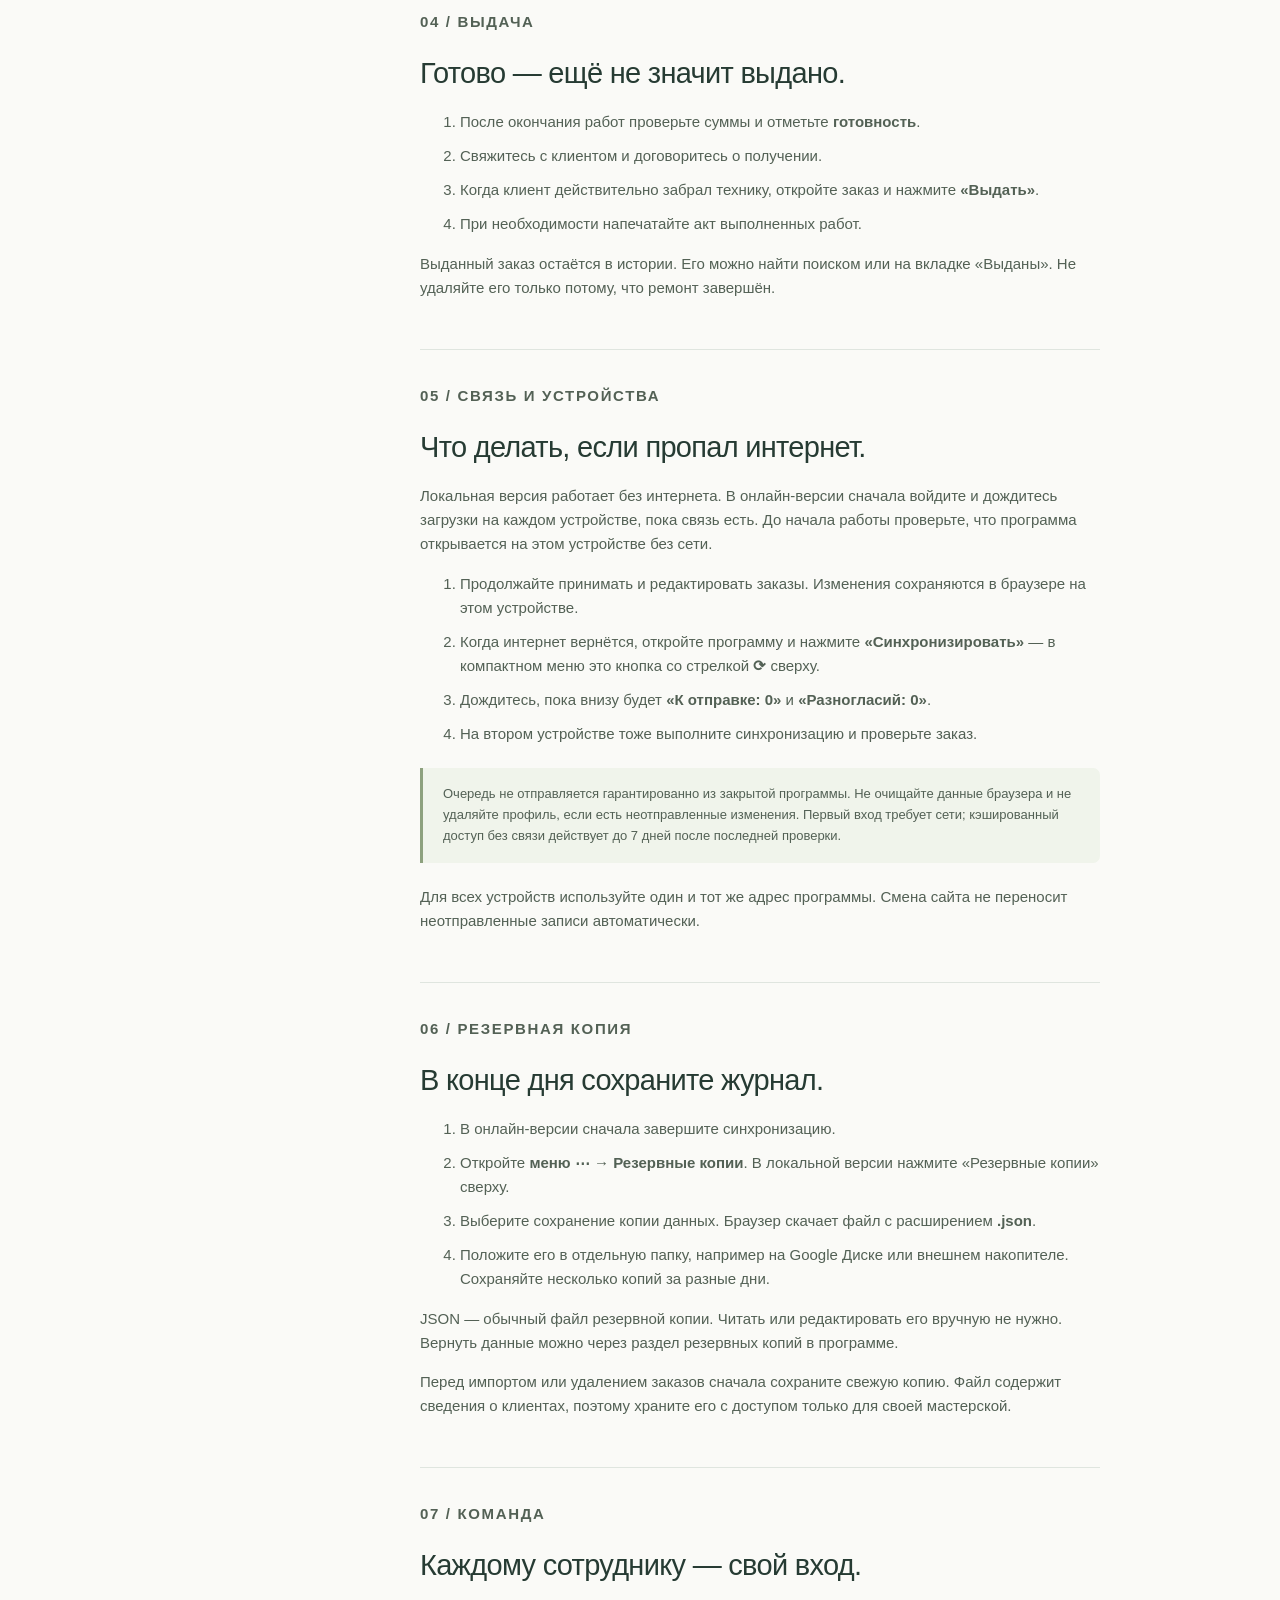
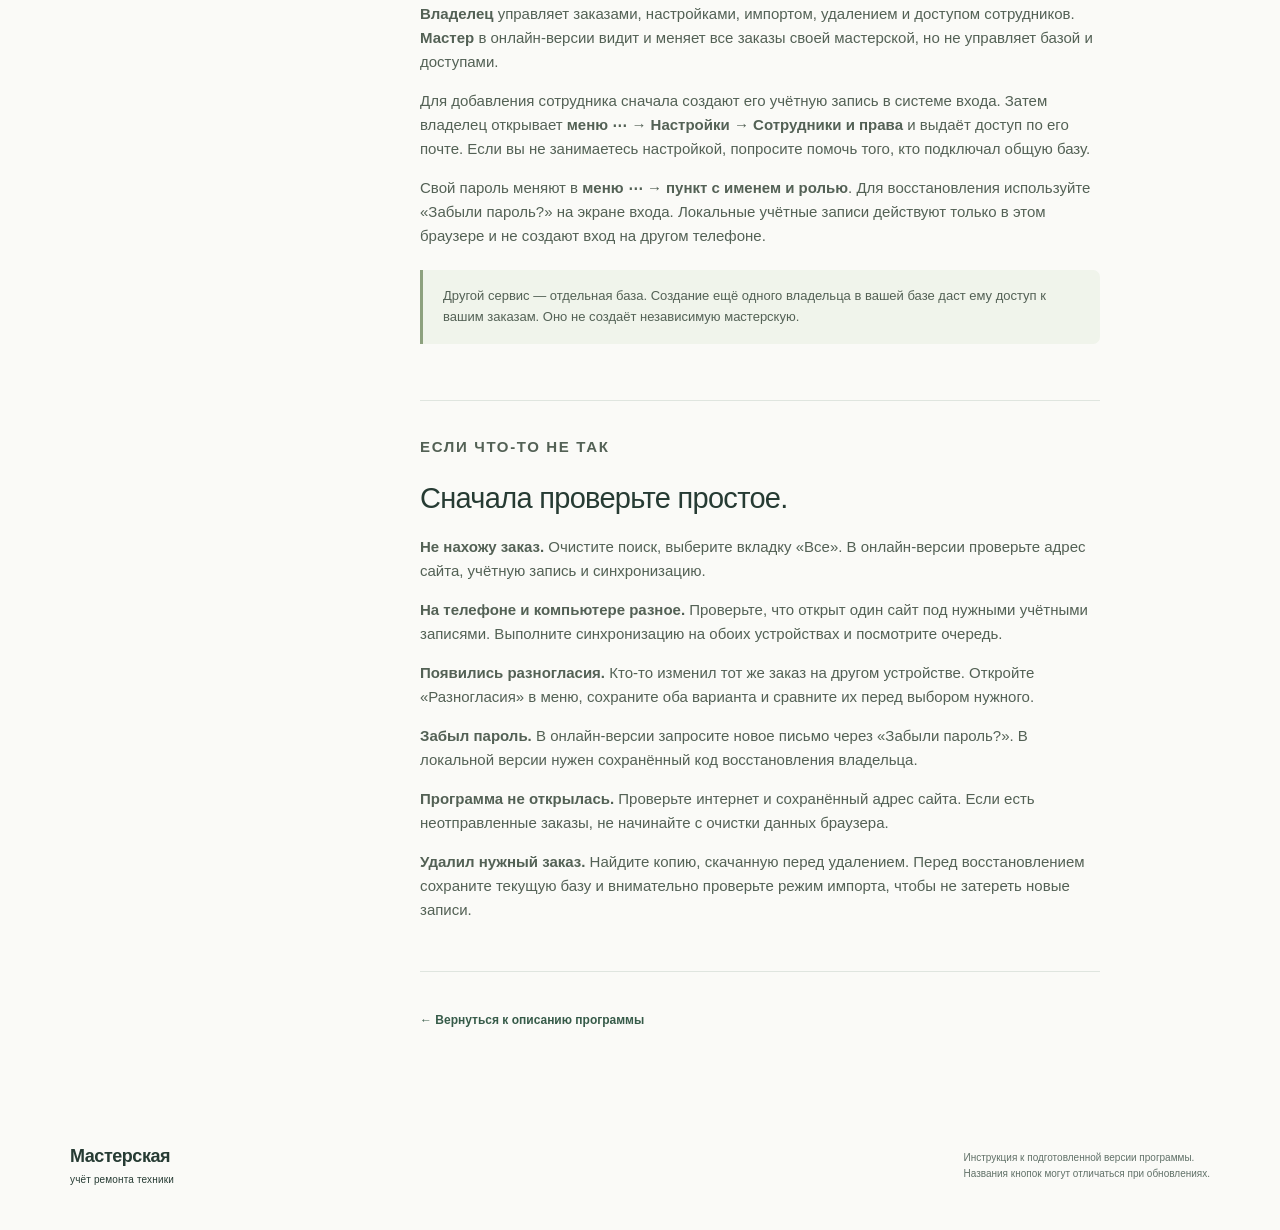
==== commit b7eb6784: "Refresh workshop landing with unified restrained design" ====
--- a/guide.html
+++ b/guide.html
@@ -1,4 +1,4 @@
-<!doctype html><html lang="ru"><head><meta charset="utf-8"><meta name="viewport" content="width=device-width,initial-scale=1"><meta name="description" content="Как вести учёт ремонта в программе Мастерская: приём техники, поиск заказа, готовность, выдача, синхронизация и резервные копии. Инструкция простыми словами."><title>Как пользоваться — Мастерская</title><link rel="stylesheet" href="style.css"></head><body><a class="skip" href="#main">К инструкции</a><header class="header wrap"><a class="brand" href="index.html"><span class="brand-icon" aria-hidden="true">М<span>·</span></span><span>Мастерская<small>учёт ремонта техники</small></span></a><a class="guide-back" href="index.html">← О программе</a></header><main id="main" class="wrap guide-wrap"><div class="guide-hero"><p class="eyebrow">Памятка для владельца и мастера</p><h1>Не нужно разбираться<br>в компьютерах.<br><em>Разберёмся в заказах.</em></h1><p class="lead">Как начать и что нажимать каждый день. Прочитать можно по порядку или сразу перейти к нужному действию.</p><div class="guide-actions"><a class="button primary" href="#first">Начать с первого шага ↓</a><button type="button" class="text-link" style="border:0;background:none;padding:0" onclick="window.print()">Распечатать памятку →</button></div></div><div class="guide-content"><nav class="guide-nav" aria-label="Разделы инструкции"><a href="#first">01. Первый запуск</a><a href="#intake">02. Принять технику</a><a href="#work">03. Найти и дополнить</a><a href="#issue">04. Готовность и выдача</a><a href="#offline">05. Без интернета</a><a href="#backup">06. Сохранить копию</a><a href="#team">07. Сотрудники</a><a href="#help">Если что-то пошло не так</a></nav><article class="guide-article"><section id="first"><p class="eyebrow">01 / ПЕРВЫЙ ЗАПУСК</p><h2>Выберите, как будете работать.</h2><p><strong>Локально:</strong> журнал на одном устройстве. Откройте файл программы в обычном окне актуального Chrome или Edge. При первом запуске создайте владельца, задайте пароль и сохраните код восстановления отдельно от компьютера.</p><p><strong>Онлайн:</strong> журнал на нескольких устройствах. Откройте адрес настроенной программы, войдите по своей почте и паролю. Если такой адрес вам ещё не выдали, сначала понадобится настроить сайт и отдельную общую базу вашей мастерской — с помощью человека, который занимается настройкой.</p><div class="guide-note"><p>Публичная версия для скачивания пока готовится. Эта инструкция описывает работу после получения и настройки программы. Лицензия и условия распространения ещё не определены.</p></div><p>Для онлайн-версии откройте <strong>меню ⋯ → Настройки</strong>. В локальной версии кнопка «Настройки» находится сверху. Заполните название, контакты мастерской и список мастеров. Сначала создайте несколько пробных заказов.</p><p>Если переносите заказы из другой программы, сохраните исходную копию и проверьте совпадающие номера до импорта. Для общей базы сначала завершите перенос, а потом подключайте сотрудников.</p></section>
+<!doctype html><html lang="ru"><head><meta charset="utf-8"><meta name="viewport" content="width=device-width,initial-scale=1"><meta name="description" content="Как вести учёт ремонта в программе Мастерская: приём техники, поиск заказа, готовность, выдача, синхронизация и резервные копии. Инструкция простыми словами."><title>Как пользоваться — Мастерская</title><link rel="stylesheet" href="style.css"><link rel="icon" href="images/mark.svg" type="image/svg+xml"></head><body><a class="skip" href="#main">К инструкции</a><header class="header wrap"><a class="brand" href="index.html"><span class="brand-icon" aria-hidden="true">М<span>·</span></span><span>Мастерская<small>учёт ремонта техники</small></span></a><a class="guide-back" href="index.html">← О программе</a></header><main id="main" class="wrap guide-wrap"><div class="guide-hero"><p class="eyebrow">Памятка для владельца и мастера</p><h1>Не нужно разбираться<br>в компьютерах.<br><em>Разберёмся в заказах.</em></h1><p class="lead">Как начать и что нажимать каждый день. Прочитать можно по порядку или сразу перейти к нужному действию.</p><div class="guide-actions"><a class="button primary" href="#first">Начать с первого шага ↓</a><button type="button" class="text-link" style="border:0;background:none;padding:0" onclick="window.print()">Распечатать памятку →</button></div></div><div class="guide-content"><nav class="guide-nav" aria-label="Разделы инструкции"><a href="#first">01. Первый запуск</a><a href="#intake">02. Принять технику</a><a href="#work">03. Найти и дополнить</a><a href="#issue">04. Готовность и выдача</a><a href="#offline">05. Без интернета</a><a href="#backup">06. Сохранить копию</a><a href="#team">07. Сотрудники</a><a href="#help">Если что-то пошло не так</a></nav><article class="guide-article"><section id="first"><p class="eyebrow">01 / ПЕРВЫЙ ЗАПУСК</p><h2>Выберите, как будете работать.</h2><p><strong>Локально:</strong> журнал на одном устройстве. Откройте файл программы в обычном окне актуального Chrome или Edge. При первом запуске создайте владельца, задайте пароль и сохраните код восстановления отдельно от компьютера.</p><p><strong>Онлайн:</strong> журнал на нескольких устройствах. Откройте адрес настроенной программы, войдите по своей почте и паролю. Если такой адрес вам ещё не выдали, сначала понадобится настроить сайт и отдельную общую базу вашей мастерской — с помощью человека, который занимается настройкой.</p><div class="guide-note"><p>Публичная версия для скачивания пока готовится. Эта инструкция описывает работу после получения и настройки программы. Лицензия и условия распространения ещё не определены.</p></div><p>Для онлайн-версии откройте <strong>меню ⋯ → Настройки</strong>. В локальной версии кнопка «Настройки» находится сверху. Заполните название, контакты мастерской и список мастеров. Сначала создайте несколько пробных заказов.</p><p>Если переносите заказы из другой программы, сохраните исходную копию и проверьте совпадающие номера до импорта. Для общей базы сначала завершите перенос, а потом подключайте сотрудников.</p></section>
 <section id="intake"><p class="eyebrow">02 / ПРИЁМ</p><h2>Клиент принёс технику.</h2><ol><li>Нажмите <strong>«Принять в ремонт»</strong>.</li><li>Укажите технику, марку или модель. Например: «Газонокосилка, не запускается».</li><li>Запишите имя и телефон клиента, неисправность и комплектность: что он оставил вместе с техникой.</li><li>Если срок и ориентировочная цена уже понятны — заполните их.</li><li>Нажмите <strong>«Сохранить»</strong>. Если нужна квитанция, используйте сохранение с печатью.</li></ol><p>Откройте сохранённый заказ и проверьте телефон и модель. Номер поможет быстро найти технику в журнале.</p><div class="guide-note"><p><strong>Про номер на бирке.</strong> У онлайн-заказа без связи сначала временный номер. После синхронизации он может измениться. Постоянный номер пишите на технике после успешной синхронизации. Если связи нет, используйте отдельную временную бирку и сверьте её с заказом позже.</p></div></section>
 <section id="work"><p class="eyebrow">03 / В РАБОТЕ</p><h2>Найдите заказ и добавьте результат.</h2><p>В строку поиска можно ввести номер, телефон, имя клиента или модель. Нажмите на номер найденного заказа, чтобы открыть карточку.</p><p>В карточке укажите мастера, результат диагностики, выполненные работы, запчасти и суммы. После изменений нажмите <strong>«Сохранить»</strong>.</p><figure class="guide-screen"><a href="images/order-card.jpg" target="_blank" rel="noopener"><img src="images/order-card.jpg" width="1264" height="1164" loading="lazy" decoding="async" alt="Пример заполненной карточки ремонта: сведения о клиенте слева, работы и суммы справа."></a><figcaption>Пример карточки в онлайн-версии v5. Данные вымышлены. Нажмите, чтобы открыть крупнее.</figcaption></figure><div class="guide-table"><table><thead><tr><th>Статус</th><th>Когда использовать</th></tr></thead><tbody><tr><td>В ремонте</td><td>Техника принята, проводится диагностика или ремонт.</td></tr><tr><td>На согласовании</td><td>Нужно решение клиента по стоимости или работам.</td></tr><tr><td>Ждут запчасти</td><td>Продолжить ремонт можно после получения деталей.</td></tr><tr><td>Готовы к выдаче</td><td>Работа закончена, техника ещё у вас.</td></tr><tr><td>Без ремонта</td><td>Ремонт не выполнен. Передачу техники клиенту всё равно нужно отметить отдельно.</td></tr><tr><td>Выданы</td><td>Клиент забрал технику.</td></tr></tbody></table></div><p>Если техника долго лежит, откройте <strong>«Внимание»</strong> в онлайн-версии или список «Залежавшаяся техника / звонки» в локальной. В карточке можно записать результат разговора и следующий контакт.</p></section>
 <section id="issue"><p class="eyebrow">04 / ВЫДАЧА</p><h2>Готово — ещё не значит выдано.</h2><ol><li>После окончания работ проверьте суммы и отметьте <strong>готовность</strong>.</li><li>Свяжитесь с клиентом и договоритесь о получении.</li><li>Когда клиент действительно забрал технику, откройте заказ и нажмите <strong>«Выдать»</strong>.</li><li>При необходимости напечатайте акт выполненных работ.</li></ol><p>Выданный заказ остаётся в истории. Его можно найти поиском или на вкладке «Выданы». Не удаляйте его только потому, что ремонт завершён.</p></section>
--- a/style.css
+++ b/style.css
@@ -1,4 +1,4 @@
-:root{--paper:#f8f7f2;--ink:#243a30;--green:#244b3c;--muted:#657267;--line:#d9dfd5;--soft:#edf0e8;--lime:#dbec91;--white:#fff; font-family:Arial,Helvetica,sans-serif;color:var(--ink);background:var(--paper);font-size:16px;line-height:1.6}*{box-sizing:border-box}html{scroll-behavior:smooth;scroll-padding-top:24px}body{margin:0}a{color:inherit}button{font:inherit;cursor:pointer}button,a{-webkit-tap-highlight-color:transparent}a:focus-visible,button:focus-visible,summary:focus-visible{outline:3px solid #9c6b22;outline-offset:5px}.skip{position:absolute;left:16px;top:-100px;background:white;padding:10px;z-index:9}.skip:focus{top:12px}.wrap{max-width:1220px;margin:auto;padding-left:40px;padding-right:40px}.header{display:flex;justify-content:space-between;align-items:center;min-height:114px;gap:24px}.brand{display:flex;align-items:center;gap:12px;text-decoration:none;font-size:20px;font-weight:700;line-height:1.15}.brand small{display:block;font-size:11px;font-weight:400;color:var(--muted);margin-top:6px}.brand-icon{display:flex;align-items:center;justify-content:center;width:42px;height:42px;border:1px solid var(--green);font-family:Georgia,serif;font-size:29px}.brand-icon span{color:#a5b76f}.header nav{display:flex;align-items:center;gap:28px;font-size:13px}.header nav a{text-decoration:none}.header nav a:hover,.text-link:hover{text-decoration:underline;text-underline-offset:5px}.nav-button{border:1px solid var(--line);padding:10px 16px;border-radius:4px}.nav-button span{margin-left:20px}.hero{display:grid;grid-template-columns:1.25fr 1fr;gap:70px;padding-top:58px;padding-bottom:90px;align-items:center}.eyebrow{font-size:11px;letter-spacing:1.7px;text-transform:uppercase;font-weight:700;margin:0 0 24px}.dot{display:inline-block;width:7px;height:7px;border-radius:50%;background:var(--green);margin-right:8px}h1{font-size:clamp(44px,5.6vw,76px);font-weight:500;line-height:1.03;letter-spacing:-3px;margin:0 0 28px}h1 em{font-family:Georgia,serif;font-weight:400}h2{font-size:clamp(30px,3.6vw,45px);line-height:1.14;letter-spacing:-1.4px;font-weight:500;margin:0 0 20px}h3{font-weight:600;line-height:1.3;margin:0 0 14px;font-size:22px}.lead{max-width:485px;color:var(--muted);font-size:17px;line-height:1.75}.actions{display:flex;align-items:center;flex-wrap:wrap;gap:20px;margin-top:30px}.button{display:inline-flex;align-items:center;justify-content:center;gap:20px;text-decoration:none;font-size:13px;font-weight:600;padding:16px 22px;border:1px solid transparent;border-radius:4px;transition:background .2s,transform .2s}.button:hover{transform:translateY(-2px)}.primary{color:white;background:var(--green)}.primary:hover{background:#183629}.text-link{font-size:13px;font-weight:600;text-decoration:none}.hero-notes{display:flex;gap:9px 18px;flex-wrap:wrap;font-size:10px;color:var(--muted);margin-top:32px}.hero-notes span::before{content:'✓';margin-right:5px}.hero-sheet{background:#fffdf7;border:1px solid #d4dacb;box-shadow:14px 16px 0 #e7eadf;padding:28px 32px;transform:rotate(2deg);position:relative}.hero-sheet::before{content:'';display:block;width:76px;height:22px;background:#dce2cdcf;position:absolute;left:calc(50% - 38px);top:-11px;transform:rotate(-8deg)}.sheet-top,.demo-meta{display:flex;justify-content:space-between;gap:10px;font-size:9px;letter-spacing:1px;padding-bottom:24px;border-bottom:1px solid var(--line)}.sample-label{color:var(--muted)}.sheet-number{margin-top:30px;font-size:13px;color:var(--muted)}.sheet-number span{font-size:32px;font-family:Georgia,serif;color:var(--ink);margin-left:8px}.sheet-device{font-size:25px;font-weight:600;margin-top:14px}.sheet-issue{font-size:12px;color:var(--muted);margin-top:8px;max-width:245px}.sheet-fields{margin:28px 0}.sheet-fields>div{display:flex;justify-content:space-between;border-top:1px solid var(--line);padding:12px 0;font-size:12px}.sheet-fields dt{color:var(--muted)}.sheet-fields dd{margin:0}.badge{display:inline-block;background:#e6eddb;color:#35563b;font-size:11px;padding:4px 10px;border-radius:3px;font-weight:600}.sheet-bottom{display:flex;justify-content:space-between;align-items:center;font-size:11px;color:var(--muted)}.stamp{border:2px solid #4c7154;padding:7px 15px;font-weight:700;letter-spacing:2px;line-height:1.3;font-size:13px;color:#4c7154;transform:rotate(-8deg)}.audience{background:#e8ece0;border-top:1px solid var(--line);border-bottom:1px solid var(--line)}.audience-inner{display:flex;justify-content:space-between;align-items:center;gap:16px;flex-wrap:wrap;padding-top:23px;padding-bottom:23px;font-size:12px}.audience-inner>span:first-child{color:var(--muted);font-size:11px}.audience strong{font-weight:500}.asterisk{color:#718259;font-size:22px}.section{padding-top:94px;padding-bottom:94px}.section-heading{max-width:690px}.section-heading>p:not(.eyebrow),.section-text{font-size:15px;color:var(--muted);max-width:500px}.feature-grid{display:grid;grid-template-columns:repeat(4,1fr);gap:28px;margin-top:45px}.feature-grid article{border-top:1px solid #aab9a1;padding-top:20px}.feature-no{font-size:10px;letter-spacing:1.2px;color:var(--muted);display:block;margin-bottom:25px}.feature-grid h3{font-size:19px}.feature-grid p{font-size:13px;color:var(--muted);line-height:1.85}.example-section{background:var(--green);color:white;padding:80px 0}.example-layout{display:grid;grid-template-columns:1fr 1fr;align-items:center;gap:85px}.example-section .eyebrow{color:var(--lime)}.example-section .section-text,.example-section .fine{color:#c4d2c5}.example-tabs{display:flex;gap:8px;flex-wrap:wrap;margin-top:30px}.example-tabs button{background:transparent;color:#fff;border:1px solid #6d8777;border-radius:30px;padding:8px 16px;font-size:12px}.example-tabs button.on{background:var(--lime);border-color:var(--lime);color:var(--green)}.fine{font-size:11px;line-height:1.7;color:var(--muted);margin-top:22px;max-width:410px}.demo-card{background:var(--paper);color:var(--ink);padding:30px;border-radius:7px;min-height:420px}.demo-meta{padding-bottom:18px;color:var(--muted)}.demo-card h3{font-size:25px;margin-top:24px}.demo-card>p{font-size:13px;color:var(--muted);min-height:42px}.steps{display:flex;list-style:none;padding:0;margin:27px 0;gap:4px}.steps li{flex:1;border-top:3px solid var(--line);padding-top:9px;font-size:10px;color:var(--muted)}.steps li.current{border-color:var(--green);color:var(--green);font-weight:700}.steps li.done{border-color:#a6bb79}.demo-state{min-height:110px}.demo-state p{font-size:13px;line-height:1.7;margin-bottom:22px}.demo-card>.button{width:100%}.mode-grid{display:grid;grid-template-columns:1fr 1fr;gap:24px;margin-top:40px}.mode-card{border:1px solid var(--line);padding:32px}.mode-card.online{background:var(--soft)}.mode-icon{font-size:32px;line-height:1;margin-bottom:25px}.mode-card p,.mode-card li{font-size:14px;color:var(--muted)}.mode-card ul{padding-left:18px;line-height:2}.mode-card .fine{font-size:11px}.footnote{font-size:11px;color:var(--muted);line-height:1.8;max-width:920px;margin:24px 0 0}.how-section{border-top:1px solid var(--line);border-bottom:1px solid var(--line);background:#fffdf9}.how-grid{display:grid;grid-template-columns:repeat(4,1fr);list-style:none;gap:32px;padding:0;margin:42px 0 28px}.how-grid li>span{font-family:Georgia,serif;font-size:36px;color:#83936f;display:block;margin-bottom:15px}.how-grid h3{font-size:19px}.how-grid p{font-size:13px;color:var(--muted)}.faq-section{display:grid;grid-template-columns:1fr 1.4fr;gap:50px}.faq details{border-top:1px solid var(--line);padding:19px 0}.faq details:last-child{border-bottom:1px solid var(--line)}.faq summary{font-size:15px;cursor:pointer;line-height:1.5}.faq details p{font-size:13px;color:var(--muted);padding-right:20px}.start-section{background:#e8eddd;padding:65px 0}.start-inner{display:flex;align-items:center;justify-content:space-between;gap:45px}.start-inner h2{font-size:36px}.start-inner p:not(.eyebrow){font-size:14px;color:var(--muted);max-width:570px}.light{background:var(--green);color:white;white-space:nowrap}.footer{display:flex;gap:35px;justify-content:space-between;align-items:center;padding-top:45px;padding-bottom:45px;font-size:11px;color:var(--muted)}.footer-brand{flex-direction:column;align-items:start;gap:7px;font-size:18px;color:var(--ink)}.footer-brand span{font-size:10px;font-weight:400}.guide-hero{padding:45px 0 35px;max-width:850px}.guide-hero h1{font-size:58px}.guide-wrap{max-width:1000px}.guide-content{display:grid;grid-template-columns:190px 1fr;gap:50px;padding-bottom:70px}.guide-nav{position:sticky;top:24px;align-self:start;display:grid;gap:13px;font-size:12px}.guide-nav a{color:var(--muted);text-decoration:none}.guide-article section{padding:0 0 34px;margin:0 0 34px;border-bottom:1px solid var(--line);scroll-margin-top:30px}.guide-article h2{font-size:29px;letter-spacing:-.7px}.guide-article p,.guide-article li{font-size:15px;color:#536155}.guide-article li{margin-bottom:10px}.guide-note{background:var(--soft);border-left:3px solid #7b935e;padding:16px 20px;margin:22px 0}.guide-note p{margin:0;font-size:13px}.guide-article a{color:var(--green)}.guide-table{overflow-x:auto}.guide-table table{border-collapse:collapse;width:100%;font-size:13px}.guide-table th,.guide-table td{text-align:left;padding:13px;border-bottom:1px solid var(--line);vertical-align:top}.guide-table th{background:var(--soft)}.guide-back{font-size:12px;text-decoration:none}.guide-actions{display:flex;gap:20px;align-items:center;margin-top:25px}
+:root{--paper:#fafaf7;--ink:#263b33;--green:#365b49;--muted:#617168;--line:#dfe5df;--soft:#f0f3ee;--lime:#e3eadc;--white:#fff; font-family:Inter,-apple-system,BlinkMacSystemFont,"Segoe UI",Arial,sans-serif;color:var(--ink);background:var(--paper);font-size:16px;line-height:1.6}*{box-sizing:border-box}html{scroll-behavior:smooth;scroll-padding-top:24px}body{margin:0}a{color:inherit}button{font:inherit;cursor:pointer}button,a{-webkit-tap-highlight-color:transparent}a:focus-visible,button:focus-visible,summary:focus-visible{outline:3px solid #9c6b22;outline-offset:5px}.skip{position:absolute;left:16px;top:-100px;background:white;padding:10px;z-index:9}.skip:focus{top:12px}.wrap{max-width:1220px;margin:auto;padding-left:40px;padding-right:40px}.header{display:flex;justify-content:space-between;align-items:center;min-height:114px;gap:24px}.brand{display:flex;align-items:center;gap:12px;text-decoration:none;font-size:20px;font-weight:700;line-height:1.15}.brand small{display:block;font-size:11px;font-weight:400;color:var(--muted);margin-top:6px}.brand-icon{display:flex;align-items:center;justify-content:center;width:42px;height:42px;border:1px solid var(--green);font-family:Georgia,serif;font-size:29px}.brand-icon span{color:#a5b76f}.header nav{display:flex;align-items:center;gap:28px;font-size:13px}.header nav a{text-decoration:none}.header nav a:hover,.text-link:hover{text-decoration:underline;text-underline-offset:5px}.nav-button{border:1px solid var(--line);padding:10px 16px;border-radius:4px}.nav-button span{margin-left:20px}.hero{display:grid;grid-template-columns:1.25fr 1fr;gap:70px;padding-top:58px;padding-bottom:90px;align-items:center}.eyebrow{font-size:11px;letter-spacing:1.7px;text-transform:uppercase;font-weight:700;margin:0 0 24px}.dot{display:inline-block;width:7px;height:7px;border-radius:50%;background:var(--green);margin-right:8px}h1{font-size:clamp(44px,5.6vw,76px);font-weight:500;line-height:1.03;letter-spacing:-3px;margin:0 0 28px}h1 em{font-family:Georgia,serif;font-weight:400}h2{font-size:clamp(30px,3.6vw,45px);line-height:1.14;letter-spacing:-1.4px;font-weight:500;margin:0 0 20px}h3{font-weight:600;line-height:1.3;margin:0 0 14px;font-size:22px}.lead{max-width:485px;color:var(--muted);font-size:17px;line-height:1.75}.actions{display:flex;align-items:center;flex-wrap:wrap;gap:20px;margin-top:30px}.button{display:inline-flex;align-items:center;justify-content:center;gap:20px;text-decoration:none;font-size:13px;font-weight:600;padding:16px 22px;border:1px solid transparent;border-radius:4px;transition:background .2s,transform .2s}.button:hover{transform:translateY(-2px)}.primary{color:white;background:var(--green)}.primary:hover{background:#183629}.text-link{font-size:13px;font-weight:600;text-decoration:none}.hero-notes{display:flex;gap:9px 18px;flex-wrap:wrap;font-size:10px;color:var(--muted);margin-top:32px}.hero-notes span::before{content:'✓';margin-right:5px}.hero-sheet{background:#fffdf7;border:1px solid #d4dacb;box-shadow:14px 16px 0 #e7eadf;padding:28px 32px;transform:rotate(2deg);position:relative}.hero-sheet::before{content:'';display:block;width:76px;height:22px;background:#dce2cdcf;position:absolute;left:calc(50% - 38px);top:-11px;transform:rotate(-8deg)}.sheet-top,.demo-meta{display:flex;justify-content:space-between;gap:10px;font-size:9px;letter-spacing:1px;padding-bottom:24px;border-bottom:1px solid var(--line)}.sample-label{color:var(--muted)}.sheet-number{margin-top:30px;font-size:13px;color:var(--muted)}.sheet-number span{font-size:32px;font-family:Georgia,serif;color:var(--ink);margin-left:8px}.sheet-device{font-size:25px;font-weight:600;margin-top:14px}.sheet-issue{font-size:12px;color:var(--muted);margin-top:8px;max-width:245px}.sheet-fields{margin:28px 0}.sheet-fields>div{display:flex;justify-content:space-between;border-top:1px solid var(--line);padding:12px 0;font-size:12px}.sheet-fields dt{color:var(--muted)}.sheet-fields dd{margin:0}.badge{display:inline-block;background:#e6eddb;color:#35563b;font-size:11px;padding:4px 10px;border-radius:3px;font-weight:600}.sheet-bottom{display:flex;justify-content:space-between;align-items:center;font-size:11px;color:var(--muted)}.stamp{border:2px solid #4c7154;padding:7px 15px;font-weight:700;letter-spacing:2px;line-height:1.3;font-size:13px;color:#4c7154;transform:rotate(-8deg)}.audience{background:#e8ece0;border-top:1px solid var(--line);border-bottom:1px solid var(--line)}.audience-inner{display:flex;justify-content:space-between;align-items:center;gap:16px;flex-wrap:wrap;padding-top:23px;padding-bottom:23px;font-size:12px}.audience-inner>span:first-child{color:var(--muted);font-size:11px}.audience strong{font-weight:500}.asterisk{color:#718259;font-size:22px}.section{padding-top:94px;padding-bottom:94px}.section-heading{max-width:690px}.section-heading>p:not(.eyebrow),.section-text{font-size:15px;color:var(--muted);max-width:500px}.feature-grid{display:grid;grid-template-columns:repeat(4,1fr);gap:28px;margin-top:45px}.feature-grid article{border-top:1px solid #aab9a1;padding-top:20px}.feature-no{font-size:10px;letter-spacing:1.2px;color:var(--muted);display:block;margin-bottom:25px}.feature-grid h3{font-size:19px}.feature-grid p{font-size:13px;color:var(--muted);line-height:1.85}.example-section{background:var(--green);color:white;padding:80px 0}.example-layout{display:grid;grid-template-columns:1fr 1fr;align-items:center;gap:85px}.example-section .eyebrow{color:var(--lime)}.example-section .section-text,.example-section .fine{color:#c4d2c5}.example-tabs{display:flex;gap:8px;flex-wrap:wrap;margin-top:30px}.example-tabs button{background:transparent;color:#fff;border:1px solid #6d8777;border-radius:30px;padding:8px 16px;font-size:12px}.example-tabs button.on{background:var(--lime);border-color:var(--lime);color:var(--green)}.fine{font-size:11px;line-height:1.7;color:var(--muted);margin-top:22px;max-width:410px}.demo-card{background:var(--paper);color:var(--ink);padding:30px;border-radius:7px;min-height:420px}.demo-meta{padding-bottom:18px;color:var(--muted)}.demo-card h3{font-size:25px;margin-top:24px}.demo-card>p{font-size:13px;color:var(--muted);min-height:42px}.steps{display:flex;list-style:none;padding:0;margin:27px 0;gap:4px}.steps li{flex:1;border-top:3px solid var(--line);padding-top:9px;font-size:10px;color:var(--muted)}.steps li.current{border-color:var(--green);color:var(--green);font-weight:700}.steps li.done{border-color:#a6bb79}.demo-state{min-height:110px}.demo-state p{font-size:13px;line-height:1.7;margin-bottom:22px}.demo-card>.button{width:100%}.mode-grid{display:grid;grid-template-columns:1fr 1fr;gap:24px;margin-top:40px}.mode-card{border:1px solid var(--line);padding:32px}.mode-card.online{background:var(--soft)}.mode-icon{font-size:32px;line-height:1;margin-bottom:25px}.mode-card p,.mode-card li{font-size:14px;color:var(--muted)}.mode-card ul{padding-left:18px;line-height:2}.mode-card .fine{font-size:11px}.footnote{font-size:11px;color:var(--muted);line-height:1.8;max-width:920px;margin:24px 0 0}.how-section{border-top:1px solid var(--line);border-bottom:1px solid var(--line);background:#fffdf9}.how-grid{display:grid;grid-template-columns:repeat(4,1fr);list-style:none;gap:32px;padding:0;margin:42px 0 28px}.how-grid li>span{font-family:Georgia,serif;font-size:36px;color:#83936f;display:block;margin-bottom:15px}.how-grid h3{font-size:19px}.how-grid p{font-size:13px;color:var(--muted)}.faq-section{display:grid;grid-template-columns:1fr 1.4fr;gap:50px}.faq details{border-top:1px solid var(--line);padding:19px 0}.faq details:last-child{border-bottom:1px solid var(--line)}.faq summary{font-size:15px;cursor:pointer;line-height:1.5}.faq details p{font-size:13px;color:var(--muted);padding-right:20px}.start-section{background:#e8eddd;padding:65px 0}.start-inner{display:flex;align-items:center;justify-content:space-between;gap:45px}.start-inner h2{font-size:36px}.start-inner p:not(.eyebrow){font-size:14px;color:var(--muted);max-width:570px}.light{background:var(--green);color:white;white-space:nowrap}.footer{display:flex;gap:35px;justify-content:space-between;align-items:center;padding-top:45px;padding-bottom:45px;font-size:11px;color:var(--muted)}.footer-brand{flex-direction:column;align-items:start;gap:7px;font-size:18px;color:var(--ink)}.footer-brand span{font-size:10px;font-weight:400}.guide-hero{padding:45px 0 35px;max-width:850px}.guide-hero h1{font-size:58px}.guide-wrap{max-width:1000px}.guide-content{display:grid;grid-template-columns:190px 1fr;gap:50px;padding-bottom:70px}.guide-nav{position:sticky;top:24px;align-self:start;display:grid;gap:13px;font-size:12px}.guide-nav a{color:var(--muted);text-decoration:none}.guide-article section{padding:0 0 34px;margin:0 0 34px;border-bottom:1px solid var(--line);scroll-margin-top:30px}.guide-article h2{font-size:29px;letter-spacing:-.7px}.guide-article p,.guide-article li{font-size:15px;color:#536155}.guide-article li{margin-bottom:10px}.guide-note{background:var(--soft);border-left:3px solid #7b935e;padding:16px 20px;margin:22px 0}.guide-note p{margin:0;font-size:13px}.guide-article a{color:var(--green)}.guide-table{overflow-x:auto}.guide-table table{border-collapse:collapse;width:100%;font-size:13px}.guide-table th,.guide-table td{text-align:left;padding:13px;border-bottom:1px solid var(--line);vertical-align:top}.guide-table th{background:var(--soft)}.guide-back{font-size:12px;text-decoration:none}.guide-actions{display:flex;gap:20px;align-items:center;margin-top:25px}
 @media(max-width:1000px){.hero{gap:38px}.wrap{padding-left:28px;padding-right:28px}.feature-grid{grid-template-columns:repeat(2,1fr)}.example-layout{gap:38px}.hero-notes{font-size:10px}.audience-inner{justify-content:flex-start}.hero-sheet{padding:25px}.how-grid{gap:20px}.header nav{gap:18px}}
 @media(max-width:700px){.wrap{padding-left:22px;padding-right:22px}.header{min-height:90px}.brand{font-size:18px}.brand-icon{width:36px;height:36px;font-size:25px}.header nav>a:first-child{display:none}.header nav{gap:14px;font-size:12px}.nav-button{padding:8px 12px}.nav-button span{display:none}.hero{grid-template-columns:1fr;padding-top:34px;padding-bottom:55px;gap:48px}.hero h1{font-size:58px;letter-spacing:-2.4px}.lead{font-size:16px}.hero-sheet{max-width:420px;width:calc(100% - 16px);margin:0 auto;transform:rotate(1deg)}.hero-notes{line-height:1.9;margin-top:25px}.actions{gap:18px}.audience-inner{gap:8px 15px}.audience-inner>span:first-child{flex-basis:100%;margin-bottom:5px}.audience strong{font-size:11px}.asterisk{font-size:15px}.section{padding-top:60px;padding-bottom:60px}.feature-grid{gap:26px 20px;margin-top:30px}.feature-grid h3{font-size:17px}.feature-grid p{font-size:12px}.feature-no{font-size:9px;margin-bottom:16px}.example-section{padding:56px 0}.example-layout{grid-template-columns:1fr;gap:28px}.demo-card{padding:24px;min-height:0}.demo-card>p{min-height:0}.demo-state{min-height:115px}.mode-grid{grid-template-columns:1fr;gap:16px}.mode-card{padding:25px}.how-grid{grid-template-columns:1fr 1fr;gap:18px 24px;margin-top:30px}.how-grid h3{font-size:17px}.faq-section{grid-template-columns:1fr;gap:20px}.start-inner{flex-direction:column;align-items:start;gap:20px}.start-inner h2{font-size:31px}.start-section{padding:48px 0}.footer{flex-wrap:wrap;gap:20px}.footer>p{margin:0}.guide-hero h1{font-size:44px;letter-spacing:-1.6px}.guide-content{grid-template-columns:1fr;gap:28px}.guide-nav{position:static;grid-template-columns:1fr 1fr;gap:10px;padding-bottom:24px;border-bottom:1px solid var(--line)}.guide-hero{padding-top:25px}.guide-table th,.guide-table td{padding:10px}.guide-article h2{font-size:27px}}
 @media(max-width:380px){.header nav>a[href="guide.html"]{display:none}.hero h1{font-size:51px}.button{padding:14px 17px;gap:12px}.brand small{font-size:10px}.hero-sheet{padding:22px}.feature-grid{grid-template-columns:1fr}.demo-card{padding:20px}}
@@ -10,3 +10,27 @@
 @media(max-width:700px){.screenshots{padding-top:0}.screen-grid{grid-template-columns:1fr;gap:0;margin-top:0}.screen-grid .screen-image{height:auto;padding:16px}.screen-mobile .screen-image{height:530px}.screen-detail .screen-image img{height:auto}.screen-figure{margin-top:27px}.screen-figure figcaption{padding-top:14px}.screen-figure figcaption p{font-size:12px}.screen-wide .screen-image{overflow-x:auto}.screen-wide img{min-width:650px}.screen-wide .screen-image{overscroll-behavior-x:contain}}
 @media(prefers-reduced-motion:reduce){.screen-image img{transition:none}}
 @media print{.guide-screen{break-inside:avoid}.guide-screen img{max-height:450px;object-fit:contain}}
+
+/* Shared restrained identity — landing, guide and GitHub. */
+.header{min-height:104px;border-bottom:1px solid var(--line)}
+.brand{font-weight:600;letter-spacing:-.45px}.brand small{letter-spacing:.2px}
+.brand-icon{font-family:inherit;background:var(--green);color:#fff;border:0;border-radius:10px;font-size:25px;font-weight:500}.brand-icon span{color:#d9e2d0}
+.header nav{font-size:12px;gap:26px}.nav-button{border-radius:7px;background:white;padding:10px 17px}
+.hero{grid-template-columns:1fr 1.13fr;gap:46px;padding-top:90px;padding-bottom:90px;min-height:620px}
+h1{font-size:clamp(44px,4.7vw,66px);font-weight:500;letter-spacing:-2.9px;line-height:1.07}h1 em{font-family:inherit;font-style:normal;color:#68806a;font-weight:400}
+h2{font-weight:500;font-size:clamp(30px,3.4vw,43px);letter-spacing:-1.5px;line-height:1.18}
+h3{font-weight:600;letter-spacing:-.5px}.eyebrow{letter-spacing:1.65px;font-size:10px;color:var(--muted);margin-bottom:22px}
+.lead{font-size:16px;line-height:1.8;max-width:445px}.actions{gap:18px}.button{border-radius:7px;font-size:12px;padding:15px 20px}.button:hover{transform:none}.primary:hover,.light:hover{background:#294737}.text-link{font-size:12px}.hero-notes{font-size:10px;gap:9px 15px}
+.hero-preview{margin:0;border:1px solid #d5ded4;border-radius:12px;background:white;box-shadow:0 22px 60px -28px #223d3133;overflow:hidden;min-width:0}
+.preview-top{display:flex;align-items:center;gap:8px;padding:17px 19px;border-bottom:1px solid var(--line);font-size:11px;color:var(--muted)}.preview-dot{width:7px;height:7px;border-radius:50%;background:#91a781}.preview-label{margin-left:auto;font-size:10px}.hero-preview a{display:block;padding:18px 0;background:#f3f5f0}.hero-preview img{display:block;width:100%;height:auto}.hero-preview figcaption{display:flex;justify-content:space-between;gap:10px;font-size:10px;color:var(--muted);padding:16px 19px;border-top:1px solid var(--line)}
+.audience{background:transparent}.audience-inner{font-size:11px;padding-top:22px;padding-bottom:22px}.asterisk{font-size:18px;color:#a3b29c}
+.section{padding-top:85px;padding-bottom:85px}.section-heading>p:not(.eyebrow),.section-text{font-size:15px;line-height:1.8}
+.feature-grid{gap:0;margin-top:38px;border-top:1px solid var(--line);border-bottom:1px solid var(--line)}.feature-grid article{padding:28px 22px;border-top:0;border-right:1px solid var(--line)}.feature-grid article:first-child{padding-left:0}.feature-grid article:last-child{padding-right:0;border-right:0}.feature-grid h3{font-size:18px;line-height:1.4}.feature-no{letter-spacing:1px;color:#778873}.feature-grid p{font-size:13px}
+.screenshots{padding-top:0}.screen-image{border-radius:10px;background:#f0f3ee}.screen-figure figcaption>span{font-weight:500;font-size:10px;letter-spacing:1.1px}.screen-figure figcaption p{line-height:1.8}.screen-grid .screen-image{height:460px;padding:24px}
+.example-section{background:#eef2eb;color:var(--ink);border-top:1px solid var(--line);border-bottom:1px solid var(--line);padding:74px 0}.example-section .eyebrow{color:var(--muted)}.example-section .section-text,.example-section .fine{color:var(--muted)}.example-tabs button{color:var(--muted);border:1px solid #d3dccf;background:transparent;border-radius:6px;padding:9px 16px}.example-tabs button.on{color:var(--ink);background:white;border-color:#82967a}.demo-card{background:#fff;border:1px solid #d6dfd1;border-radius:12px;padding:30px}.demo-meta{font-size:9px}.demo-card h3{font-size:24px}.badge{background:#edf2e8;color:#3f6044;border-radius:4px}.steps li{border-top-width:2px}.steps li.done{border-color:#a6b69b}
+.mode-card{border-radius:10px;padding:32px;background:white}.mode-card.online{background:#f1f4ed}.mode-icon{font-size:22px;color:#718566}.mode-card .fine{max-width:none}.how-section{background:transparent}.how-grid li>span{font-family:inherit;font-size:13px;font-weight:500;color:#788b6f;display:flex;align-items:center;justify-content:center;width:38px;height:38px;border:1px solid #d4ddce;border-radius:50%;margin-bottom:22px}.how-grid h3{font-size:18px}.how-grid p{line-height:1.8}
+.faq summary{font-size:14px;font-weight:500}.faq details p{line-height:1.85}.start-section{background:#edf2e8;border-top:1px solid #dbe3d4;padding:65px 0}.start-inner h2{font-size:34px;letter-spacing:-1.2px}.footer{font-size:10px;padding-top:38px;padding-bottom:38px}.footer-brand{font-weight:600}.footer-brand span{letter-spacing:.15px}.guide-hero{padding-top:65px;padding-bottom:48px}.guide-hero h1{font-size:52px}.guide-note{border-radius:0 7px 7px 0;background:#f0f4eb;border-left-color:#8da17e}.guide-article h2{font-weight:500}.guide-nav a:hover{color:var(--green)}
+@media(max-width:1000px){.hero{gap:32px;grid-template-columns:1fr 1fr}.feature-grid article:nth-child(2){border-right:0;padding-right:0}.feature-grid article:nth-child(3){padding-left:0;border-top:1px solid var(--line)}.feature-grid article:nth-child(4){border-top:1px solid var(--line)}.header nav{gap:18px}}
+@media(max-width:700px){.header{min-height:88px}.header nav{gap:12px}.nav-button{white-space:nowrap;padding:8px 11px}.hero{grid-template-columns:1fr;gap:36px;min-height:0;padding-top:48px;padding-bottom:52px}.hero h1{font-size:50px;letter-spacing:-2px;line-height:1.08}.hero .lead{font-size:15px}.hero-preview{width:100%;max-width:540px;margin:auto}.preview-top,.hero-preview figcaption{padding:13px 15px}.hero-preview a{padding:10px 0}.hero-notes{font-size:10px}.hero-copy .actions{gap:20px}.section{padding-top:58px;padding-bottom:58px}.screenshots{padding-top:0}.feature-grid article{padding:23px 16px}.feature-grid article:nth-child(odd){padding-left:0}.feature-grid h3{font-size:17px}.feature-grid p{font-size:12px}.screen-grid .screen-image{height:auto;padding:14px}.screen-mobile .screen-image{height:480px}.example-section{padding:55px 0}.demo-card{padding:23px}.mode-card{padding:26px}.how-grid h3{font-size:17px}.start-inner h2{font-size:30px}.guide-hero{padding-top:38px}.guide-hero h1{font-size:39px;letter-spacing:-1.6px}.footer{gap:24px}.header .brand{font-size:17px}.header .brand small{font-size:10px}.guide-article h2{font-size:26px}}
+@media(max-width:380px){.hero h1{font-size:44px}.feature-grid article{padding:22px 0;border-right:0;border-top:1px solid var(--line)}.feature-grid article:first-child{border-top:0}.preview-label{font-size:9px}.header nav{gap:8px}.guide-hero h1{font-size:35px}}
+@media print{.guide-hero{padding-top:0}.guide-hero h1{font-size:30px}.guide-article h2{font-size:22px}}
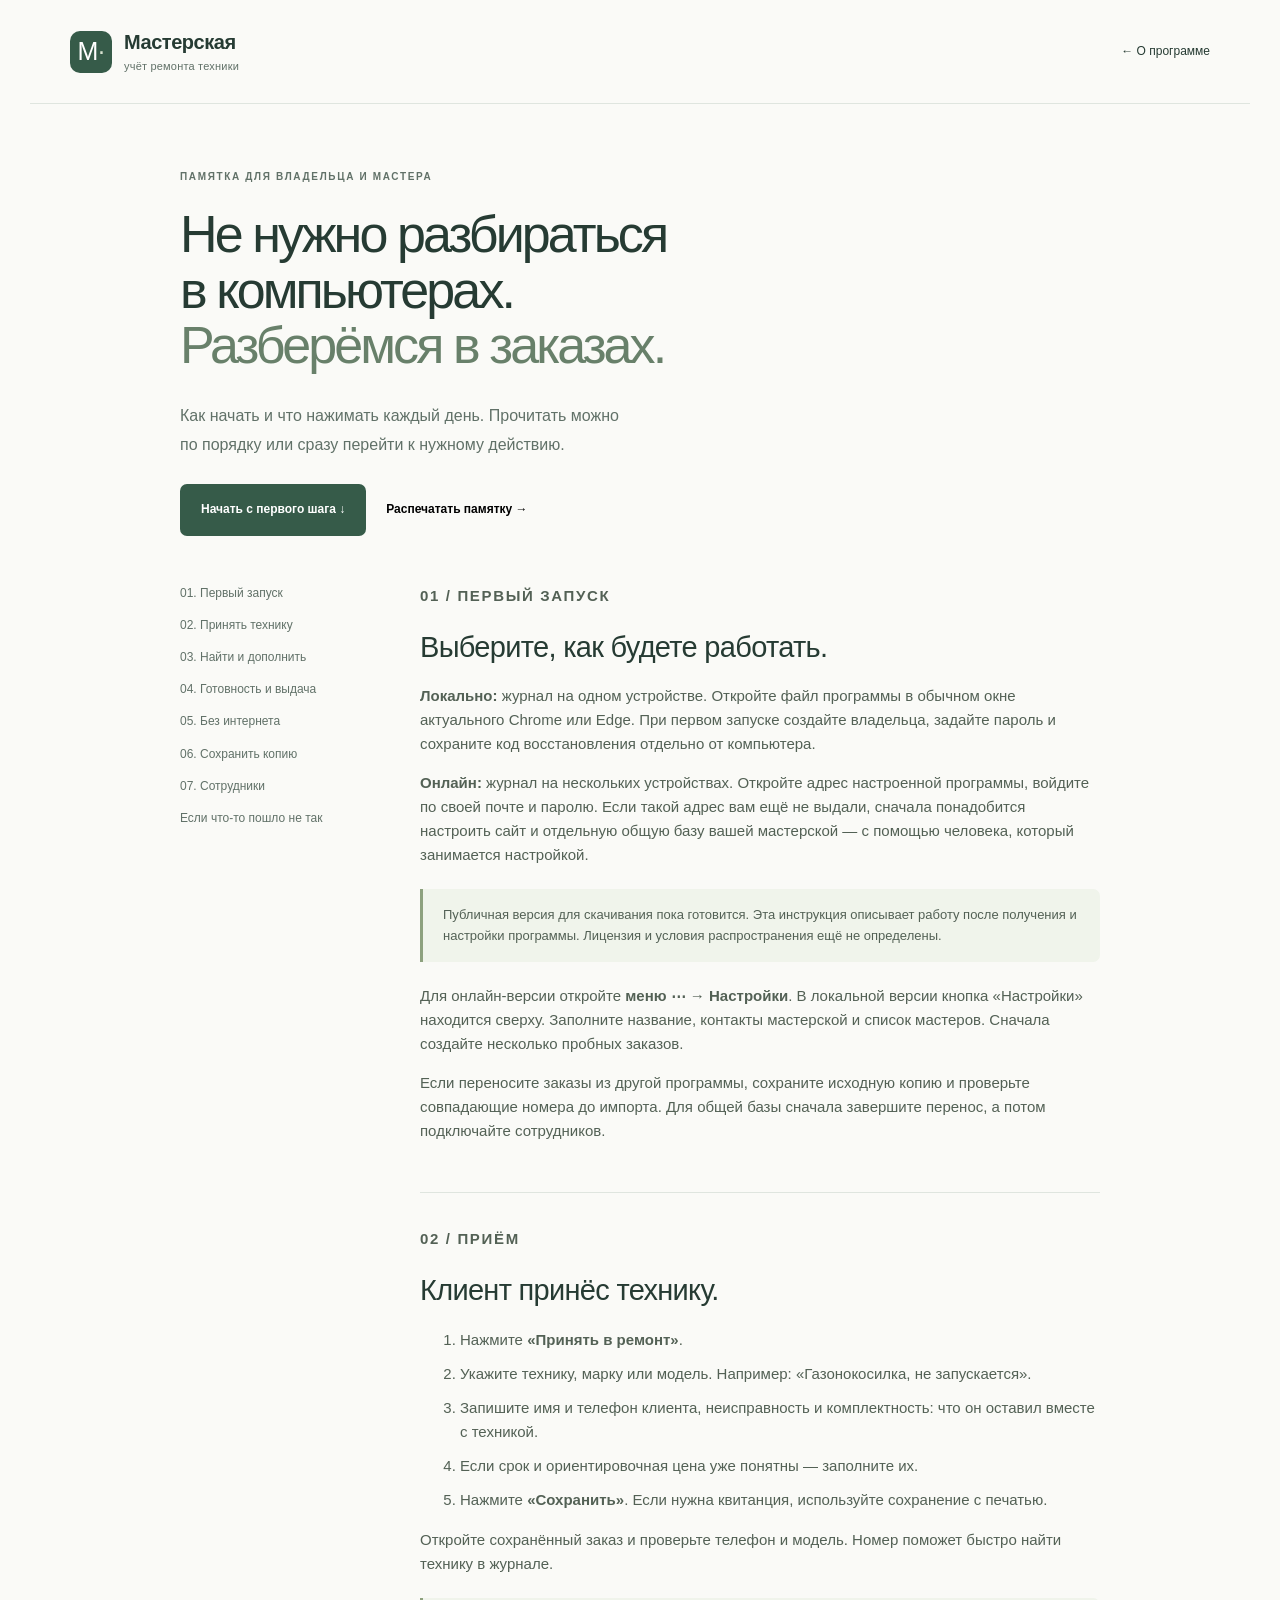
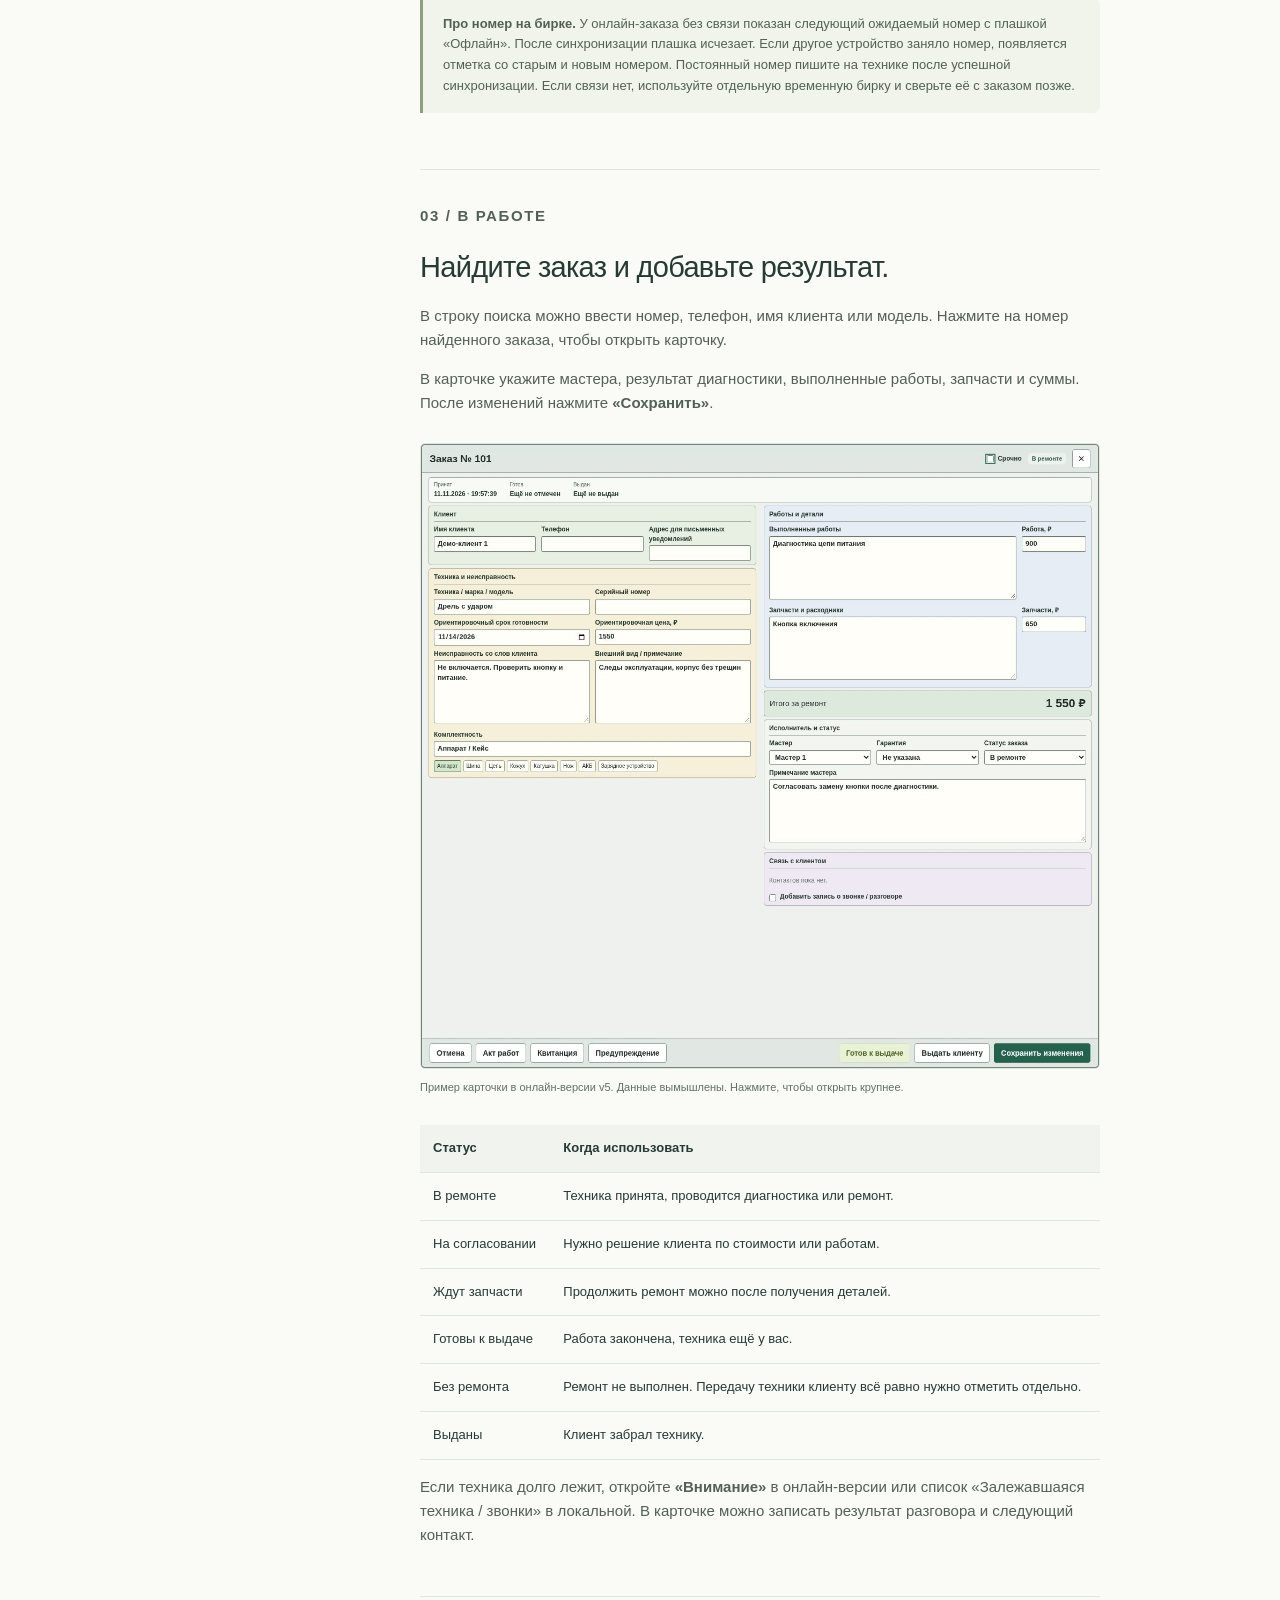
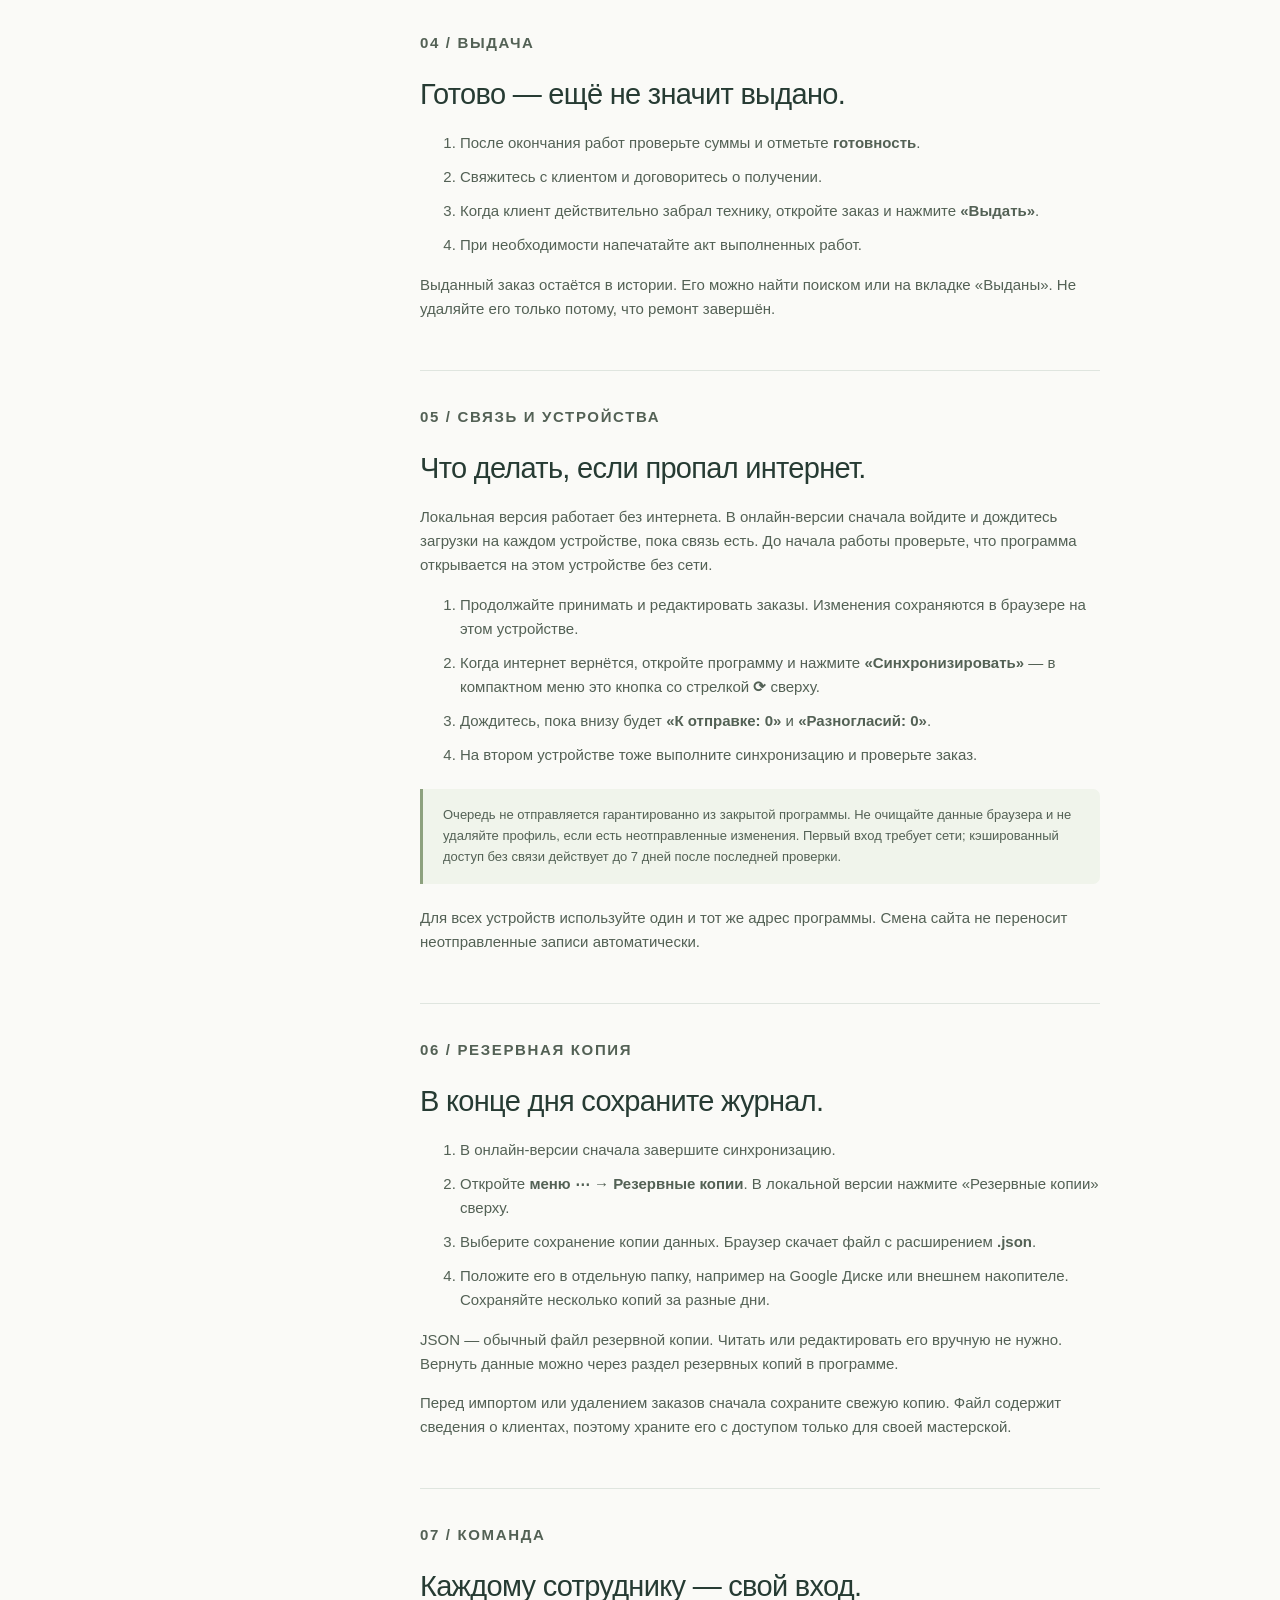
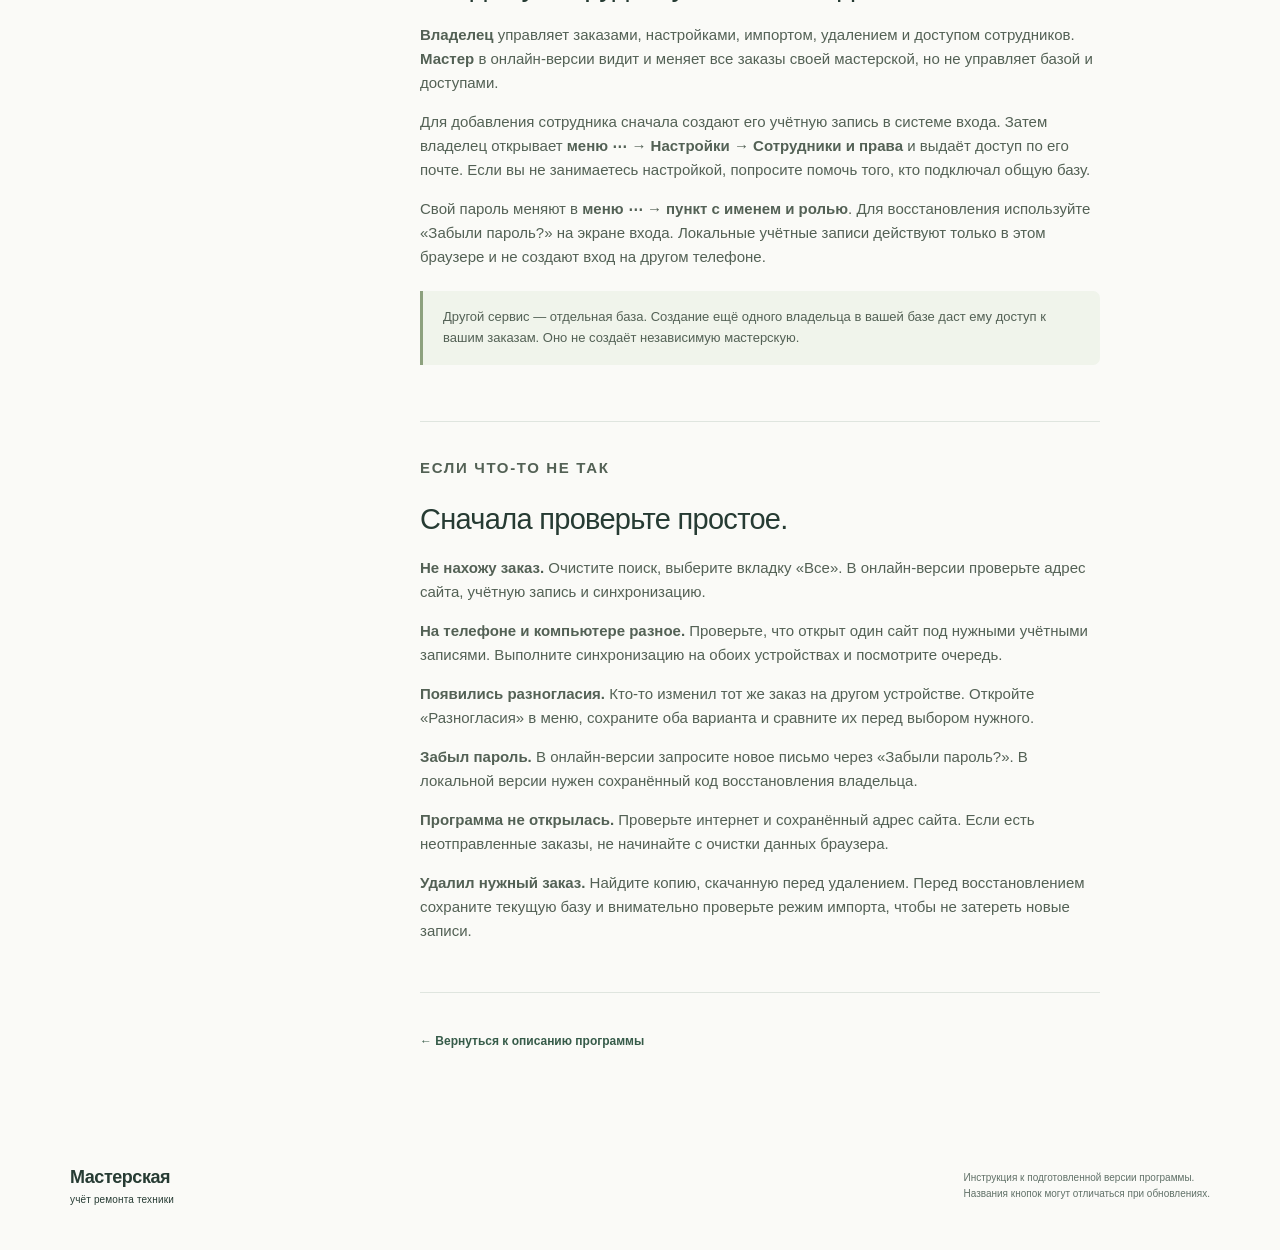
==== commit 69f47bbd: "Explain expected offline numbers in public workshop guide" ====
--- a/guide.html
+++ b/guide.html
@@ -1,5 +1,5 @@
 <!doctype html><html lang="ru"><head><meta charset="utf-8"><meta name="viewport" content="width=device-width,initial-scale=1"><meta name="description" content="Как вести учёт ремонта в программе Мастерская: приём техники, поиск заказа, готовность, выдача, синхронизация и резервные копии. Инструкция простыми словами."><title>Как пользоваться — Мастерская</title><link rel="stylesheet" href="style.css"><link rel="icon" href="images/mark.svg" type="image/svg+xml"></head><body><a class="skip" href="#main">К инструкции</a><header class="header wrap"><a class="brand" href="index.html"><span class="brand-icon" aria-hidden="true">М<span>·</span></span><span>Мастерская<small>учёт ремонта техники</small></span></a><a class="guide-back" href="index.html">← О программе</a></header><main id="main" class="wrap guide-wrap"><div class="guide-hero"><p class="eyebrow">Памятка для владельца и мастера</p><h1>Не нужно разбираться<br>в компьютерах.<br><em>Разберёмся в заказах.</em></h1><p class="lead">Как начать и что нажимать каждый день. Прочитать можно по порядку или сразу перейти к нужному действию.</p><div class="guide-actions"><a class="button primary" href="#first">Начать с первого шага ↓</a><button type="button" class="text-link" style="border:0;background:none;padding:0" onclick="window.print()">Распечатать памятку →</button></div></div><div class="guide-content"><nav class="guide-nav" aria-label="Разделы инструкции"><a href="#first">01. Первый запуск</a><a href="#intake">02. Принять технику</a><a href="#work">03. Найти и дополнить</a><a href="#issue">04. Готовность и выдача</a><a href="#offline">05. Без интернета</a><a href="#backup">06. Сохранить копию</a><a href="#team">07. Сотрудники</a><a href="#help">Если что-то пошло не так</a></nav><article class="guide-article"><section id="first"><p class="eyebrow">01 / ПЕРВЫЙ ЗАПУСК</p><h2>Выберите, как будете работать.</h2><p><strong>Локально:</strong> журнал на одном устройстве. Откройте файл программы в обычном окне актуального Chrome или Edge. При первом запуске создайте владельца, задайте пароль и сохраните код восстановления отдельно от компьютера.</p><p><strong>Онлайн:</strong> журнал на нескольких устройствах. Откройте адрес настроенной программы, войдите по своей почте и паролю. Если такой адрес вам ещё не выдали, сначала понадобится настроить сайт и отдельную общую базу вашей мастерской — с помощью человека, который занимается настройкой.</p><div class="guide-note"><p>Публичная версия для скачивания пока готовится. Эта инструкция описывает работу после получения и настройки программы. Лицензия и условия распространения ещё не определены.</p></div><p>Для онлайн-версии откройте <strong>меню ⋯ → Настройки</strong>. В локальной версии кнопка «Настройки» находится сверху. Заполните название, контакты мастерской и список мастеров. Сначала создайте несколько пробных заказов.</p><p>Если переносите заказы из другой программы, сохраните исходную копию и проверьте совпадающие номера до импорта. Для общей базы сначала завершите перенос, а потом подключайте сотрудников.</p></section>
-<section id="intake"><p class="eyebrow">02 / ПРИЁМ</p><h2>Клиент принёс технику.</h2><ol><li>Нажмите <strong>«Принять в ремонт»</strong>.</li><li>Укажите технику, марку или модель. Например: «Газонокосилка, не запускается».</li><li>Запишите имя и телефон клиента, неисправность и комплектность: что он оставил вместе с техникой.</li><li>Если срок и ориентировочная цена уже понятны — заполните их.</li><li>Нажмите <strong>«Сохранить»</strong>. Если нужна квитанция, используйте сохранение с печатью.</li></ol><p>Откройте сохранённый заказ и проверьте телефон и модель. Номер поможет быстро найти технику в журнале.</p><div class="guide-note"><p><strong>Про номер на бирке.</strong> У онлайн-заказа без связи сначала временный номер. После синхронизации он может измениться. Постоянный номер пишите на технике после успешной синхронизации. Если связи нет, используйте отдельную временную бирку и сверьте её с заказом позже.</p></div></section>
+<section id="intake"><p class="eyebrow">02 / ПРИЁМ</p><h2>Клиент принёс технику.</h2><ol><li>Нажмите <strong>«Принять в ремонт»</strong>.</li><li>Укажите технику, марку или модель. Например: «Газонокосилка, не запускается».</li><li>Запишите имя и телефон клиента, неисправность и комплектность: что он оставил вместе с техникой.</li><li>Если срок и ориентировочная цена уже понятны — заполните их.</li><li>Нажмите <strong>«Сохранить»</strong>. Если нужна квитанция, используйте сохранение с печатью.</li></ol><p>Откройте сохранённый заказ и проверьте телефон и модель. Номер поможет быстро найти технику в журнале.</p><div class="guide-note"><p><strong>Про номер на бирке.</strong> У онлайн-заказа без связи показан следующий ожидаемый номер с плашкой «Офлайн». После синхронизации плашка исчезает. Если другое устройство заняло номер, появляется отметка со старым и новым номером. Постоянный номер пишите на технике после успешной синхронизации. Если связи нет, используйте отдельную временную бирку и сверьте её с заказом позже.</p></div></section>
 <section id="work"><p class="eyebrow">03 / В РАБОТЕ</p><h2>Найдите заказ и добавьте результат.</h2><p>В строку поиска можно ввести номер, телефон, имя клиента или модель. Нажмите на номер найденного заказа, чтобы открыть карточку.</p><p>В карточке укажите мастера, результат диагностики, выполненные работы, запчасти и суммы. После изменений нажмите <strong>«Сохранить»</strong>.</p><figure class="guide-screen"><a href="images/order-card.jpg" target="_blank" rel="noopener"><img src="images/order-card.jpg" width="1264" height="1164" loading="lazy" decoding="async" alt="Пример заполненной карточки ремонта: сведения о клиенте слева, работы и суммы справа."></a><figcaption>Пример карточки в онлайн-версии v5. Данные вымышлены. Нажмите, чтобы открыть крупнее.</figcaption></figure><div class="guide-table"><table><thead><tr><th>Статус</th><th>Когда использовать</th></tr></thead><tbody><tr><td>В ремонте</td><td>Техника принята, проводится диагностика или ремонт.</td></tr><tr><td>На согласовании</td><td>Нужно решение клиента по стоимости или работам.</td></tr><tr><td>Ждут запчасти</td><td>Продолжить ремонт можно после получения деталей.</td></tr><tr><td>Готовы к выдаче</td><td>Работа закончена, техника ещё у вас.</td></tr><tr><td>Без ремонта</td><td>Ремонт не выполнен. Передачу техники клиенту всё равно нужно отметить отдельно.</td></tr><tr><td>Выданы</td><td>Клиент забрал технику.</td></tr></tbody></table></div><p>Если техника долго лежит, откройте <strong>«Внимание»</strong> в онлайн-версии или список «Залежавшаяся техника / звонки» в локальной. В карточке можно записать результат разговора и следующий контакт.</p></section>
 <section id="issue"><p class="eyebrow">04 / ВЫДАЧА</p><h2>Готово — ещё не значит выдано.</h2><ol><li>После окончания работ проверьте суммы и отметьте <strong>готовность</strong>.</li><li>Свяжитесь с клиентом и договоритесь о получении.</li><li>Когда клиент действительно забрал технику, откройте заказ и нажмите <strong>«Выдать»</strong>.</li><li>При необходимости напечатайте акт выполненных работ.</li></ol><p>Выданный заказ остаётся в истории. Его можно найти поиском или на вкладке «Выданы». Не удаляйте его только потому, что ремонт завершён.</p></section>
 <section id="offline"><p class="eyebrow">05 / СВЯЗЬ И УСТРОЙСТВА</p><h2>Что делать, если пропал интернет.</h2><p>Локальная версия работает без интернета. В онлайн-версии сначала войдите и дождитесь загрузки на каждом устройстве, пока связь есть. До начала работы проверьте, что программа открывается на этом устройстве без сети.</p><ol><li>Продолжайте принимать и редактировать заказы. Изменения сохраняются в браузере на этом устройстве.</li><li>Когда интернет вернётся, откройте программу и нажмите <strong>«Синхронизировать»</strong> — в компактном меню это кнопка со стрелкой <strong>⟳</strong> сверху.</li><li>Дождитесь, пока внизу будет <strong>«К отправке: 0»</strong> и <strong>«Разногласий: 0»</strong>.</li><li>На втором устройстве тоже выполните синхронизацию и проверьте заказ.</li></ol><div class="guide-note"><p>Очередь не отправляется гарантированно из закрытой программы. Не очищайте данные браузера и не удаляйте профиль, если есть неотправленные изменения. Первый вход требует сети; кэшированный доступ без связи действует до 7 дней после последней проверки.</p></div><p>Для всех устройств используйте один и тот же адрес программы. Смена сайта не переносит неотправленные записи автоматически.</p></section>
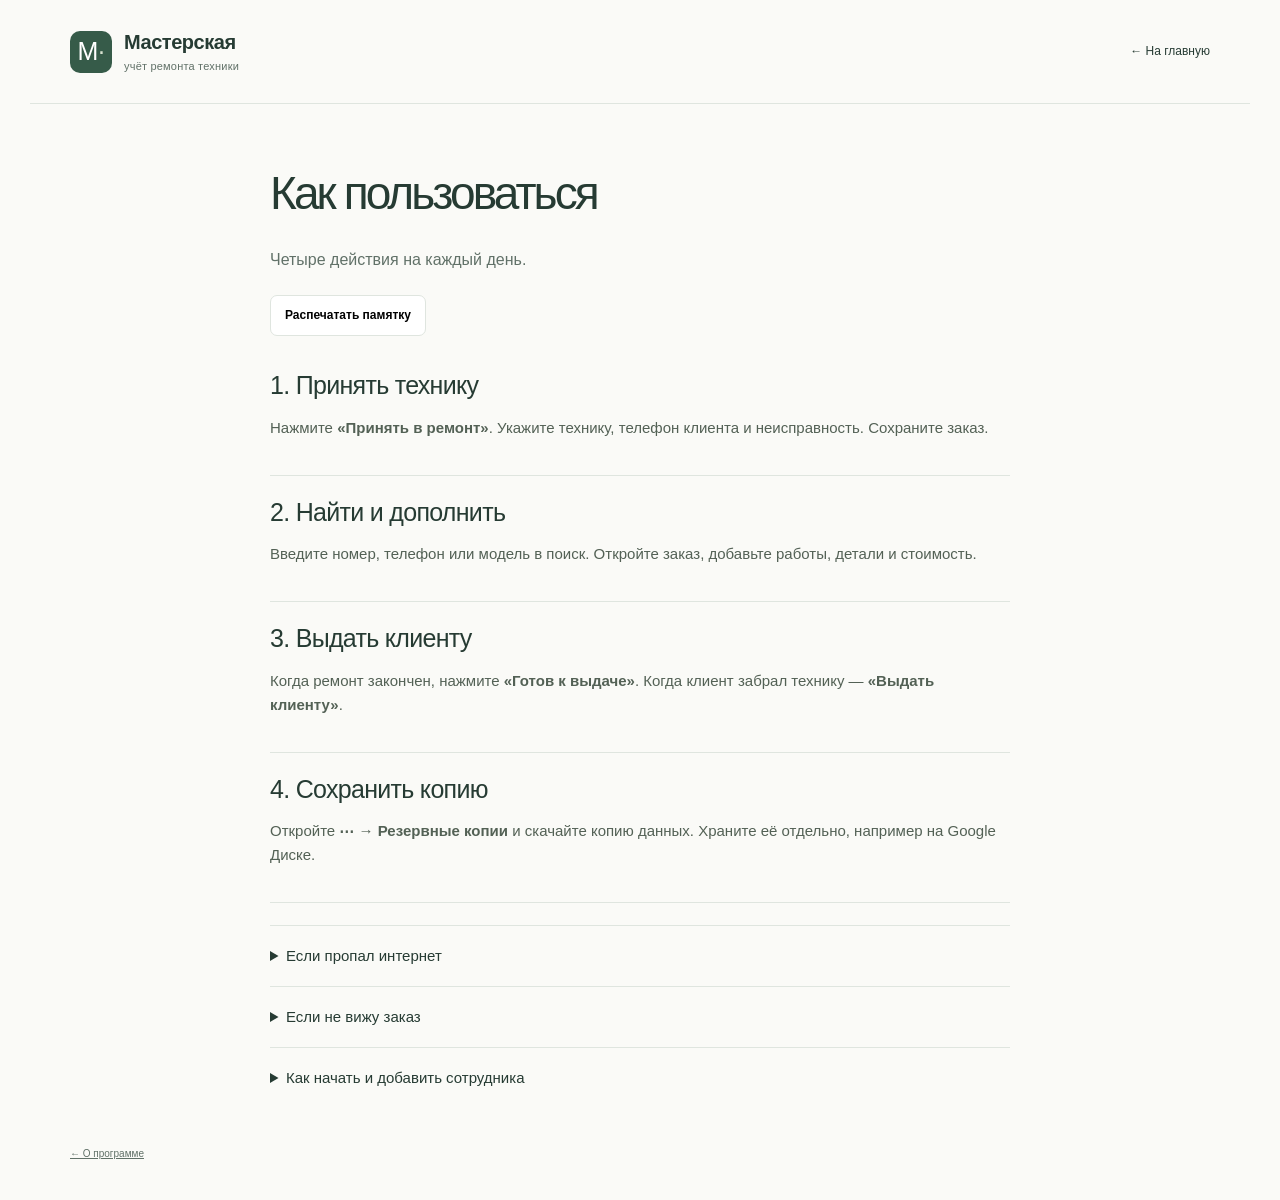
==== commit d051219b: "Shorten workshop landing and guide for everyday users" ====
--- a/guide.html
+++ b/guide.html
@@ -1,8 +1,12 @@
-<!doctype html><html lang="ru"><head><meta charset="utf-8"><meta name="viewport" content="width=device-width,initial-scale=1"><meta name="description" content="Как вести учёт ремонта в программе Мастерская: приём техники, поиск заказа, готовность, выдача, синхронизация и резервные копии. Инструкция простыми словами."><title>Как пользоваться — Мастерская</title><link rel="stylesheet" href="style.css"><link rel="icon" href="images/mark.svg" type="image/svg+xml"></head><body><a class="skip" href="#main">К инструкции</a><header class="header wrap"><a class="brand" href="index.html"><span class="brand-icon" aria-hidden="true">М<span>·</span></span><span>Мастерская<small>учёт ремонта техники</small></span></a><a class="guide-back" href="index.html">← О программе</a></header><main id="main" class="wrap guide-wrap"><div class="guide-hero"><p class="eyebrow">Памятка для владельца и мастера</p><h1>Не нужно разбираться<br>в компьютерах.<br><em>Разберёмся в заказах.</em></h1><p class="lead">Как начать и что нажимать каждый день. Прочитать можно по порядку или сразу перейти к нужному действию.</p><div class="guide-actions"><a class="button primary" href="#first">Начать с первого шага ↓</a><button type="button" class="text-link" style="border:0;background:none;padding:0" onclick="window.print()">Распечатать памятку →</button></div></div><div class="guide-content"><nav class="guide-nav" aria-label="Разделы инструкции"><a href="#first">01. Первый запуск</a><a href="#intake">02. Принять технику</a><a href="#work">03. Найти и дополнить</a><a href="#issue">04. Готовность и выдача</a><a href="#offline">05. Без интернета</a><a href="#backup">06. Сохранить копию</a><a href="#team">07. Сотрудники</a><a href="#help">Если что-то пошло не так</a></nav><article class="guide-article"><section id="first"><p class="eyebrow">01 / ПЕРВЫЙ ЗАПУСК</p><h2>Выберите, как будете работать.</h2><p><strong>Локально:</strong> журнал на одном устройстве. Откройте файл программы в обычном окне актуального Chrome или Edge. При первом запуске создайте владельца, задайте пароль и сохраните код восстановления отдельно от компьютера.</p><p><strong>Онлайн:</strong> журнал на нескольких устройствах. Откройте адрес настроенной программы, войдите по своей почте и паролю. Если такой адрес вам ещё не выдали, сначала понадобится настроить сайт и отдельную общую базу вашей мастерской — с помощью человека, который занимается настройкой.</p><div class="guide-note"><p>Публичная версия для скачивания пока готовится. Эта инструкция описывает работу после получения и настройки программы. Лицензия и условия распространения ещё не определены.</p></div><p>Для онлайн-версии откройте <strong>меню ⋯ → Настройки</strong>. В локальной версии кнопка «Настройки» находится сверху. Заполните название, контакты мастерской и список мастеров. Сначала создайте несколько пробных заказов.</p><p>Если переносите заказы из другой программы, сохраните исходную копию и проверьте совпадающие номера до импорта. Для общей базы сначала завершите перенос, а потом подключайте сотрудников.</p></section>
-<section id="intake"><p class="eyebrow">02 / ПРИЁМ</p><h2>Клиент принёс технику.</h2><ol><li>Нажмите <strong>«Принять в ремонт»</strong>.</li><li>Укажите технику, марку или модель. Например: «Газонокосилка, не запускается».</li><li>Запишите имя и телефон клиента, неисправность и комплектность: что он оставил вместе с техникой.</li><li>Если срок и ориентировочная цена уже понятны — заполните их.</li><li>Нажмите <strong>«Сохранить»</strong>. Если нужна квитанция, используйте сохранение с печатью.</li></ol><p>Откройте сохранённый заказ и проверьте телефон и модель. Номер поможет быстро найти технику в журнале.</p><div class="guide-note"><p><strong>Про номер на бирке.</strong> У онлайн-заказа без связи показан следующий ожидаемый номер с плашкой «Офлайн». После синхронизации плашка исчезает. Если другое устройство заняло номер, появляется отметка со старым и новым номером. Постоянный номер пишите на технике после успешной синхронизации. Если связи нет, используйте отдельную временную бирку и сверьте её с заказом позже.</p></div></section>
-<section id="work"><p class="eyebrow">03 / В РАБОТЕ</p><h2>Найдите заказ и добавьте результат.</h2><p>В строку поиска можно ввести номер, телефон, имя клиента или модель. Нажмите на номер найденного заказа, чтобы открыть карточку.</p><p>В карточке укажите мастера, результат диагностики, выполненные работы, запчасти и суммы. После изменений нажмите <strong>«Сохранить»</strong>.</p><figure class="guide-screen"><a href="images/order-card.jpg" target="_blank" rel="noopener"><img src="images/order-card.jpg" width="1264" height="1164" loading="lazy" decoding="async" alt="Пример заполненной карточки ремонта: сведения о клиенте слева, работы и суммы справа."></a><figcaption>Пример карточки в онлайн-версии v5. Данные вымышлены. Нажмите, чтобы открыть крупнее.</figcaption></figure><div class="guide-table"><table><thead><tr><th>Статус</th><th>Когда использовать</th></tr></thead><tbody><tr><td>В ремонте</td><td>Техника принята, проводится диагностика или ремонт.</td></tr><tr><td>На согласовании</td><td>Нужно решение клиента по стоимости или работам.</td></tr><tr><td>Ждут запчасти</td><td>Продолжить ремонт можно после получения деталей.</td></tr><tr><td>Готовы к выдаче</td><td>Работа закончена, техника ещё у вас.</td></tr><tr><td>Без ремонта</td><td>Ремонт не выполнен. Передачу техники клиенту всё равно нужно отметить отдельно.</td></tr><tr><td>Выданы</td><td>Клиент забрал технику.</td></tr></tbody></table></div><p>Если техника долго лежит, откройте <strong>«Внимание»</strong> в онлайн-версии или список «Залежавшаяся техника / звонки» в локальной. В карточке можно записать результат разговора и следующий контакт.</p></section>
-<section id="issue"><p class="eyebrow">04 / ВЫДАЧА</p><h2>Готово — ещё не значит выдано.</h2><ol><li>После окончания работ проверьте суммы и отметьте <strong>готовность</strong>.</li><li>Свяжитесь с клиентом и договоритесь о получении.</li><li>Когда клиент действительно забрал технику, откройте заказ и нажмите <strong>«Выдать»</strong>.</li><li>При необходимости напечатайте акт выполненных работ.</li></ol><p>Выданный заказ остаётся в истории. Его можно найти поиском или на вкладке «Выданы». Не удаляйте его только потому, что ремонт завершён.</p></section>
-<section id="offline"><p class="eyebrow">05 / СВЯЗЬ И УСТРОЙСТВА</p><h2>Что делать, если пропал интернет.</h2><p>Локальная версия работает без интернета. В онлайн-версии сначала войдите и дождитесь загрузки на каждом устройстве, пока связь есть. До начала работы проверьте, что программа открывается на этом устройстве без сети.</p><ol><li>Продолжайте принимать и редактировать заказы. Изменения сохраняются в браузере на этом устройстве.</li><li>Когда интернет вернётся, откройте программу и нажмите <strong>«Синхронизировать»</strong> — в компактном меню это кнопка со стрелкой <strong>⟳</strong> сверху.</li><li>Дождитесь, пока внизу будет <strong>«К отправке: 0»</strong> и <strong>«Разногласий: 0»</strong>.</li><li>На втором устройстве тоже выполните синхронизацию и проверьте заказ.</li></ol><div class="guide-note"><p>Очередь не отправляется гарантированно из закрытой программы. Не очищайте данные браузера и не удаляйте профиль, если есть неотправленные изменения. Первый вход требует сети; кэшированный доступ без связи действует до 7 дней после последней проверки.</p></div><p>Для всех устройств используйте один и тот же адрес программы. Смена сайта не переносит неотправленные записи автоматически.</p></section>
-<section id="backup"><p class="eyebrow">06 / РЕЗЕРВНАЯ КОПИЯ</p><h2>В конце дня сохраните журнал.</h2><ol><li>В онлайн-версии сначала завершите синхронизацию.</li><li>Откройте <strong>меню ⋯ → Резервные копии</strong>. В локальной версии нажмите «Резервные копии» сверху.</li><li>Выберите сохранение копии данных. Браузер скачает файл с расширением <strong>.json</strong>.</li><li>Положите его в отдельную папку, например на Google Диске или внешнем накопителе. Сохраняйте несколько копий за разные дни.</li></ol><p>JSON — обычный файл резервной копии. Читать или редактировать его вручную не нужно. Вернуть данные можно через раздел резервных копий в программе.</p><p>Перед импортом или удалением заказов сначала сохраните свежую копию. Файл содержит сведения о клиентах, поэтому храните его с доступом только для своей мастерской.</p></section>
-<section id="team"><p class="eyebrow">07 / КОМАНДА</p><h2>Каждому сотруднику — свой вход.</h2><p><strong>Владелец</strong> управляет заказами, настройками, импортом, удалением и доступом сотрудников. <strong>Мастер</strong> в онлайн-версии видит и меняет все заказы своей мастерской, но не управляет базой и доступами.</p><p>Для добавления сотрудника сначала создают его учётную запись в системе входа. Затем владелец открывает <strong>меню ⋯ → Настройки → Сотрудники и права</strong> и выдаёт доступ по его почте. Если вы не занимаетесь настройкой, попросите помочь того, кто подключал общую базу.</p><p>Свой пароль меняют в <strong>меню ⋯ → пункт с именем и ролью</strong>. Для восстановления используйте «Забыли пароль?» на экране входа. Локальные учётные записи действуют только в этом браузере и не создают вход на другом телефоне.</p><div class="guide-note"><p>Другой сервис — отдельная база. Создание ещё одного владельца в вашей базе даст ему доступ к вашим заказам. Оно не создаёт независимую мастерскую.</p></div></section>
-<section id="help"><p class="eyebrow">ЕСЛИ ЧТО-ТО НЕ ТАК</p><h2>Сначала проверьте простое.</h2><p><strong>Не нахожу заказ.</strong> Очистите поиск, выберите вкладку «Все». В онлайн-версии проверьте адрес сайта, учётную запись и синхронизацию.</p><p><strong>На телефоне и компьютере разное.</strong> Проверьте, что открыт один сайт под нужными учётными записями. Выполните синхронизацию на обоих устройствах и посмотрите очередь.</p><p><strong>Появились разногласия.</strong> Кто-то изменил тот же заказ на другом устройстве. Откройте «Разногласия» в меню, сохраните оба варианта и сравните их перед выбором нужного.</p><p><strong>Забыл пароль.</strong> В онлайн-версии запросите новое письмо через «Забыли пароль?». В локальной версии нужен сохранённый код восстановления владельца.</p><p><strong>Программа не открылась.</strong> Проверьте интернет и сохранённый адрес сайта. Если есть неотправленные заказы, не начинайте с очистки данных браузера.</p><p><strong>Удалил нужный заказ.</strong> Найдите копию, скачанную перед удалением. Перед восстановлением сохраните текущую базу и внимательно проверьте режим импорта, чтобы не затереть новые записи.</p></section><a class="text-link" href="index.html">← Вернуться к описанию программы</a></article></div></main><footer class="wrap footer"><a class="brand footer-brand" href="index.html">Мастерская<span>учёт ремонта техники</span></a><p>Инструкция к подготовленной версии программы.<br>Названия кнопок могут отличаться при обновлениях.</p></footer></body></html>
+<!doctype html>
+<html lang="ru"><head><meta charset="utf-8"><meta name="viewport" content="width=device-width,initial-scale=1"><meta name="description" content="Короткая инструкция: принять технику, найти заказ, выдать и сохранить копию."><title>Как пользоваться — Мастерская</title><link rel="stylesheet" href="style.css"><link rel="icon" href="images/mark.svg" type="image/svg+xml"></head>
+<body><a class="skip" href="#main">К инструкции</a><header class="header wrap"><a class="brand" href="index.html"><span class="brand-icon" aria-hidden="true">М<span>·</span></span><span>Мастерская<small>учёт ремонта техники</small></span></a><a class="guide-back" href="index.html">← На главную</a></header>
+<main id="main" class="wrap guide-wrap short-guide"><div class="guide-hero"><h1>Как пользоваться</h1><p class="lead">Четыре действия на каждый день.</p><button class="text-link print-guide" type="button" onclick="window.print()">Распечатать памятку</button></div><article class="guide-article">
+<section><h2>1. Принять технику</h2><p>Нажмите <strong>«Принять в ремонт»</strong>. Укажите технику, телефон клиента и неисправность. Сохраните заказ.</p></section>
+<section><h2>2. Найти и дополнить</h2><p>Введите номер, телефон или модель в поиск. Откройте заказ, добавьте работы, детали и стоимость.</p></section>
+<section><h2>3. Выдать клиенту</h2><p>Когда ремонт закончен, нажмите <strong>«Готов к выдаче»</strong>. Когда клиент забрал технику — <strong>«Выдать клиенту»</strong>.</p></section>
+<section><h2>4. Сохранить копию</h2><p>Откройте <strong>⋯ → Резервные копии</strong> и скачайте копию данных. Храните её отдельно, например на Google Диске.</p></section>
+<details class="simple-details"><summary>Если пропал интернет</summary><p>На заранее подготовленном устройстве заказы сохраняются в браузере. После подключения нажмите «Синхронизировать» и проверьте, что очередь отправки равна нулю. Офлайн-доступ — до 7 дней после проверки.</p><p>Плашка «Офлайн» означает, что номер ещё не подтверждён. При синхронизации он может измениться, если занят другим устройством.</p></details>
+<details class="simple-details"><summary>Если не вижу заказ</summary><p>Очистите поиск, выберите «Все» и выполните синхронизацию. На обоих устройствах должен быть открыт один адрес программы. Не очищайте данные браузера, пока есть неотправленные заказы.</p></details>
+<details class="simple-details"><summary>Как начать и добавить сотрудника</summary><p>Для работы на одном устройстве есть локальная версия. Для телефона и компьютера нужна общая база и настройка входа.</p><p>Мастер видит и меняет заказы. Владелец также управляет настройками и доступом. Другой мастерской нужна своя база.</p><p>Публичный выпуск программы пока готовится.</p></details>
+</article></main><footer class="wrap footer"><a href="index.html">← О программе</a></footer></body></html>
--- a/style.css
+++ b/style.css
@@ -34,3 +34,8 @@
 @media(max-width:700px){.header{min-height:88px}.header nav{gap:12px}.nav-button{white-space:nowrap;padding:8px 11px}.hero{grid-template-columns:1fr;gap:36px;min-height:0;padding-top:48px;padding-bottom:52px}.hero h1{font-size:50px;letter-spacing:-2px;line-height:1.08}.hero .lead{font-size:15px}.hero-preview{width:100%;max-width:540px;margin:auto}.preview-top,.hero-preview figcaption{padding:13px 15px}.hero-preview a{padding:10px 0}.hero-notes{font-size:10px}.hero-copy .actions{gap:20px}.section{padding-top:58px;padding-bottom:58px}.screenshots{padding-top:0}.feature-grid article{padding:23px 16px}.feature-grid article:nth-child(odd){padding-left:0}.feature-grid h3{font-size:17px}.feature-grid p{font-size:12px}.screen-grid .screen-image{height:auto;padding:14px}.screen-mobile .screen-image{height:480px}.example-section{padding:55px 0}.demo-card{padding:23px}.mode-card{padding:26px}.how-grid h3{font-size:17px}.start-inner h2{font-size:30px}.guide-hero{padding-top:38px}.guide-hero h1{font-size:39px;letter-spacing:-1.6px}.footer{gap:24px}.header .brand{font-size:17px}.header .brand small{font-size:10px}.guide-article h2{font-size:26px}}
 @media(max-width:380px){.hero h1{font-size:44px}.feature-grid article{padding:22px 0;border-right:0;border-top:1px solid var(--line)}.feature-grid article:first-child{border-top:0}.preview-label{font-size:9px}.header nav{gap:8px}.guide-hero h1{font-size:35px}}
 @media print{.guide-hero{padding-top:0}.guide-hero h1{font-size:30px}.guide-article h2{font-size:22px}}
+
+/* Short introduction and everyday guide. */
+.quick-features{padding-top:0;padding-bottom:55px}.quick-features .feature-grid{grid-template-columns:repeat(3,minmax(0,1fr));margin-top:0}.quick-features .feature-grid article{padding-top:22px;padding-bottom:20px}.quick-features .feature-grid p{margin-bottom:0}.simple-start{max-width:850px}.simple-start>p{color:var(--muted)}.simple-details{border-top:1px solid var(--line);padding:18px 0}.simple-details summary{cursor:pointer;font-size:15px;font-weight:500}.simple-details p{color:var(--muted);font-size:14px;line-height:1.8;max-width:670px}.simple-start .simple-details{margin-top:28px}.short-guide{max-width:820px}.short-guide .guide-hero{padding-bottom:35px}.short-guide .guide-hero h1{font-size:46px}.short-guide .guide-article section{padding-bottom:20px;margin-bottom:22px}.short-guide .guide-article h2{font-size:25px;margin-bottom:10px}.print-guide{border:1px solid var(--line);border-radius:7px;background:white;padding:10px 14px}.short-guide .guide-hero .lead{margin-bottom:20px}
+@media(max-width:700px){.quick-features .feature-grid{grid-template-columns:1fr}.quick-features .feature-grid article{padding:18px 0;border-right:0;border-top:1px solid var(--line)}.quick-features .feature-grid article:first-child{border-top:0}.short-guide .guide-hero h1{font-size:35px}.short-guide .guide-article h2{font-size:22px}.quick-features{padding-bottom:36px}}
+@media print{.print-guide{display:none}.short-guide details{display:none}.short-guide .guide-hero h1{font-size:28px}}
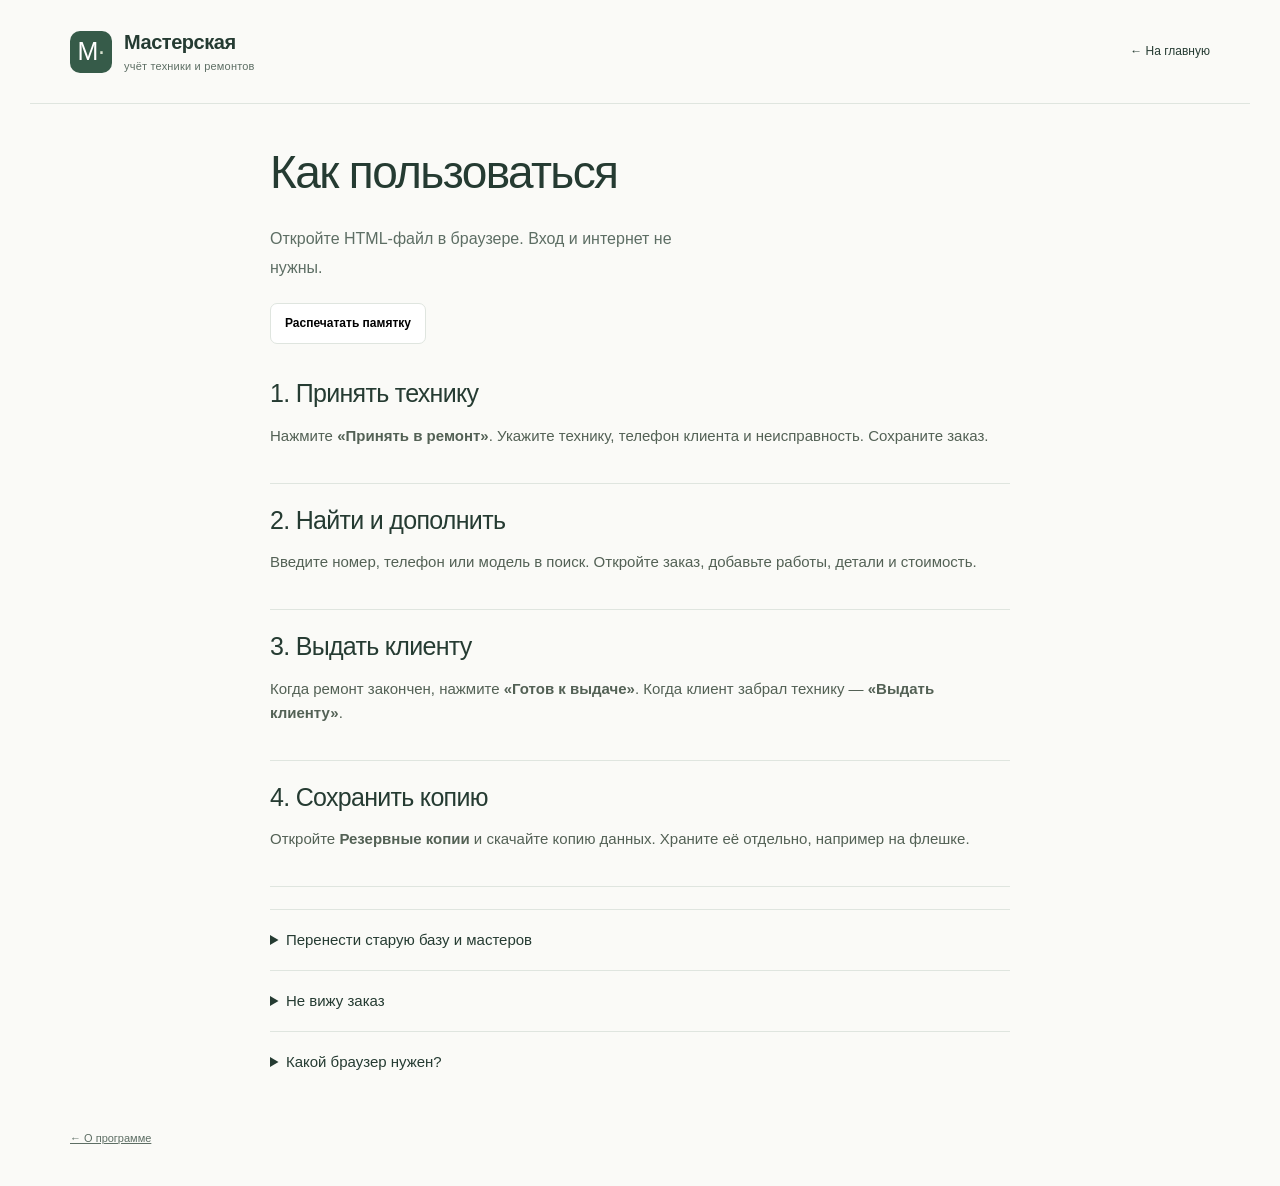
==== commit 40d8955c: "Publish standalone offline equipment tracker with downloads and search metadata" ====
--- a/guide.html
+++ b/guide.html
@@ -1,12 +1,12 @@
 <!doctype html>
-<html lang="ru"><head><meta charset="utf-8"><meta name="viewport" content="width=device-width,initial-scale=1"><meta name="description" content="Короткая инструкция: принять технику, найти заказ, выдать и сохранить копию."><title>Как пользоваться — Мастерская</title><link rel="stylesheet" href="style.css"><link rel="icon" href="images/mark.svg" type="image/svg+xml"></head>
-<body><a class="skip" href="#main">К инструкции</a><header class="header wrap"><a class="brand" href="index.html"><span class="brand-icon" aria-hidden="true">М<span>·</span></span><span>Мастерская<small>учёт ремонта техники</small></span></a><a class="guide-back" href="index.html">← На главную</a></header>
-<main id="main" class="wrap guide-wrap short-guide"><div class="guide-hero"><h1>Как пользоваться</h1><p class="lead">Четыре действия на каждый день.</p><button class="text-link print-guide" type="button" onclick="window.print()">Распечатать памятку</button></div><article class="guide-article">
+<html lang="ru"><head><meta charset="utf-8"><meta name="viewport" content="width=device-width,initial-scale=1"><meta name="description" content="Короткая инструкция: принять технику, найти заказ, выдать и сохранить копию."><title>Как пользоваться — Мастерская</title><link rel="stylesheet" href="style.css"><link rel="icon" href="images/mark.svg" type="image/svg+xml"><link rel="canonical" href="https://vanssk8hai.github.io/service-workshop-site/guide.html"><meta name="robots" content="index,follow"></head>
+<body><a class="skip" href="#main">К инструкции</a><header class="header wrap"><a class="brand" href="index.html"><span class="brand-icon" aria-hidden="true">М<span>·</span></span><span>Мастерская<small>учёт техники и ремонтов</small></span></a><a class="guide-back" href="index.html">← На главную</a></header>
+<main id="main" class="wrap guide-wrap short-guide"><div class="guide-hero"><h1>Как пользоваться</h1><p class="lead">Откройте HTML-файл в браузере. Вход и интернет не нужны.</p><button class="text-link print-guide" type="button" onclick="window.print()">Распечатать памятку</button></div><article class="guide-article">
 <section><h2>1. Принять технику</h2><p>Нажмите <strong>«Принять в ремонт»</strong>. Укажите технику, телефон клиента и неисправность. Сохраните заказ.</p></section>
 <section><h2>2. Найти и дополнить</h2><p>Введите номер, телефон или модель в поиск. Откройте заказ, добавьте работы, детали и стоимость.</p></section>
 <section><h2>3. Выдать клиенту</h2><p>Когда ремонт закончен, нажмите <strong>«Готов к выдаче»</strong>. Когда клиент забрал технику — <strong>«Выдать клиенту»</strong>.</p></section>
-<section><h2>4. Сохранить копию</h2><p>Откройте <strong>⋯ → Резервные копии</strong> и скачайте копию данных. Храните её отдельно, например на Google Диске.</p></section>
-<details class="simple-details"><summary>Если пропал интернет</summary><p>На заранее подготовленном устройстве заказы сохраняются в браузере. После подключения нажмите «Синхронизировать» и проверьте, что очередь отправки равна нулю. Офлайн-доступ — до 7 дней после проверки.</p><p>Плашка «Офлайн» означает, что номер ещё не подтверждён. При синхронизации он может измениться, если занят другим устройством.</p></details>
-<details class="simple-details"><summary>Если не вижу заказ</summary><p>Очистите поиск, выберите «Все» и выполните синхронизацию. На обоих устройствах должен быть открыт один адрес программы. Не очищайте данные браузера, пока есть неотправленные заказы.</p></details>
-<details class="simple-details"><summary>Как начать и добавить сотрудника</summary><p>Для работы на одном устройстве есть локальная версия. Для телефона и компьютера нужна общая база и настройка входа.</p><p>Мастер видит и меняет заказы. Владелец также управляет настройками и доступом. Другой мастерской нужна своя база.</p><p>Публичный выпуск программы пока готовится.</p></details>
+<section><h2>4. Сохранить копию</h2><p>Откройте <strong>Резервные копии</strong> и скачайте копию данных. Храните её отдельно, например на флешке.</p></section>
+<details class="simple-details"><summary>Перенести старую базу и мастеров</summary><p>Сохраните JSON-копию в прежней программе. В новой нажмите «Резервные копии», выберите файл и поставьте галочку «Также восстановить настройки программы и мастеров из копии».</p><p>Если копия из онлайн-версии, сначала завершите синхронизацию. Дальше локальный журнал ведётся отдельно.</p></details>
+<details class="simple-details"><summary>Не вижу заказ</summary><p>Очистите поиск и выберите «Все». Открывайте тот же файл тем же браузером и профилем. Не очищайте данные браузера.</p></details>
+<details class="simple-details"><summary>Какой браузер нужен?</summary><p>Chrome или Edge. Для Windows 7/8 — версия 109. Экран 4:3 поддерживается; на небольшом экране форма прокручивается.</p></details>
 </article></main><footer class="wrap footer"><a href="index.html">← О программе</a></footer></body></html>
--- a/style.css
+++ b/style.css
@@ -1,7 +1,7 @@
-:root{--paper:#fafaf7;--ink:#263b33;--green:#365b49;--muted:#617168;--line:#dfe5df;--soft:#f0f3ee;--lime:#e3eadc;--white:#fff; font-family:Inter,-apple-system,BlinkMacSystemFont,"Segoe UI",Arial,sans-serif;color:var(--ink);background:var(--paper);font-size:16px;line-height:1.6}*{box-sizing:border-box}html{scroll-behavior:smooth;scroll-padding-top:24px}body{margin:0}a{color:inherit}button{font:inherit;cursor:pointer}button,a{-webkit-tap-highlight-color:transparent}a:focus-visible,button:focus-visible,summary:focus-visible{outline:3px solid #9c6b22;outline-offset:5px}.skip{position:absolute;left:16px;top:-100px;background:white;padding:10px;z-index:9}.skip:focus{top:12px}.wrap{max-width:1220px;margin:auto;padding-left:40px;padding-right:40px}.header{display:flex;justify-content:space-between;align-items:center;min-height:114px;gap:24px}.brand{display:flex;align-items:center;gap:12px;text-decoration:none;font-size:20px;font-weight:700;line-height:1.15}.brand small{display:block;font-size:11px;font-weight:400;color:var(--muted);margin-top:6px}.brand-icon{display:flex;align-items:center;justify-content:center;width:42px;height:42px;border:1px solid var(--green);font-family:Georgia,serif;font-size:29px}.brand-icon span{color:#a5b76f}.header nav{display:flex;align-items:center;gap:28px;font-size:13px}.header nav a{text-decoration:none}.header nav a:hover,.text-link:hover{text-decoration:underline;text-underline-offset:5px}.nav-button{border:1px solid var(--line);padding:10px 16px;border-radius:4px}.nav-button span{margin-left:20px}.hero{display:grid;grid-template-columns:1.25fr 1fr;gap:70px;padding-top:58px;padding-bottom:90px;align-items:center}.eyebrow{font-size:11px;letter-spacing:1.7px;text-transform:uppercase;font-weight:700;margin:0 0 24px}.dot{display:inline-block;width:7px;height:7px;border-radius:50%;background:var(--green);margin-right:8px}h1{font-size:clamp(44px,5.6vw,76px);font-weight:500;line-height:1.03;letter-spacing:-3px;margin:0 0 28px}h1 em{font-family:Georgia,serif;font-weight:400}h2{font-size:clamp(30px,3.6vw,45px);line-height:1.14;letter-spacing:-1.4px;font-weight:500;margin:0 0 20px}h3{font-weight:600;line-height:1.3;margin:0 0 14px;font-size:22px}.lead{max-width:485px;color:var(--muted);font-size:17px;line-height:1.75}.actions{display:flex;align-items:center;flex-wrap:wrap;gap:20px;margin-top:30px}.button{display:inline-flex;align-items:center;justify-content:center;gap:20px;text-decoration:none;font-size:13px;font-weight:600;padding:16px 22px;border:1px solid transparent;border-radius:4px;transition:background .2s,transform .2s}.button:hover{transform:translateY(-2px)}.primary{color:white;background:var(--green)}.primary:hover{background:#183629}.text-link{font-size:13px;font-weight:600;text-decoration:none}.hero-notes{display:flex;gap:9px 18px;flex-wrap:wrap;font-size:10px;color:var(--muted);margin-top:32px}.hero-notes span::before{content:'✓';margin-right:5px}.hero-sheet{background:#fffdf7;border:1px solid #d4dacb;box-shadow:14px 16px 0 #e7eadf;padding:28px 32px;transform:rotate(2deg);position:relative}.hero-sheet::before{content:'';display:block;width:76px;height:22px;background:#dce2cdcf;position:absolute;left:calc(50% - 38px);top:-11px;transform:rotate(-8deg)}.sheet-top,.demo-meta{display:flex;justify-content:space-between;gap:10px;font-size:9px;letter-spacing:1px;padding-bottom:24px;border-bottom:1px solid var(--line)}.sample-label{color:var(--muted)}.sheet-number{margin-top:30px;font-size:13px;color:var(--muted)}.sheet-number span{font-size:32px;font-family:Georgia,serif;color:var(--ink);margin-left:8px}.sheet-device{font-size:25px;font-weight:600;margin-top:14px}.sheet-issue{font-size:12px;color:var(--muted);margin-top:8px;max-width:245px}.sheet-fields{margin:28px 0}.sheet-fields>div{display:flex;justify-content:space-between;border-top:1px solid var(--line);padding:12px 0;font-size:12px}.sheet-fields dt{color:var(--muted)}.sheet-fields dd{margin:0}.badge{display:inline-block;background:#e6eddb;color:#35563b;font-size:11px;padding:4px 10px;border-radius:3px;font-weight:600}.sheet-bottom{display:flex;justify-content:space-between;align-items:center;font-size:11px;color:var(--muted)}.stamp{border:2px solid #4c7154;padding:7px 15px;font-weight:700;letter-spacing:2px;line-height:1.3;font-size:13px;color:#4c7154;transform:rotate(-8deg)}.audience{background:#e8ece0;border-top:1px solid var(--line);border-bottom:1px solid var(--line)}.audience-inner{display:flex;justify-content:space-between;align-items:center;gap:16px;flex-wrap:wrap;padding-top:23px;padding-bottom:23px;font-size:12px}.audience-inner>span:first-child{color:var(--muted);font-size:11px}.audience strong{font-weight:500}.asterisk{color:#718259;font-size:22px}.section{padding-top:94px;padding-bottom:94px}.section-heading{max-width:690px}.section-heading>p:not(.eyebrow),.section-text{font-size:15px;color:var(--muted);max-width:500px}.feature-grid{display:grid;grid-template-columns:repeat(4,1fr);gap:28px;margin-top:45px}.feature-grid article{border-top:1px solid #aab9a1;padding-top:20px}.feature-no{font-size:10px;letter-spacing:1.2px;color:var(--muted);display:block;margin-bottom:25px}.feature-grid h3{font-size:19px}.feature-grid p{font-size:13px;color:var(--muted);line-height:1.85}.example-section{background:var(--green);color:white;padding:80px 0}.example-layout{display:grid;grid-template-columns:1fr 1fr;align-items:center;gap:85px}.example-section .eyebrow{color:var(--lime)}.example-section .section-text,.example-section .fine{color:#c4d2c5}.example-tabs{display:flex;gap:8px;flex-wrap:wrap;margin-top:30px}.example-tabs button{background:transparent;color:#fff;border:1px solid #6d8777;border-radius:30px;padding:8px 16px;font-size:12px}.example-tabs button.on{background:var(--lime);border-color:var(--lime);color:var(--green)}.fine{font-size:11px;line-height:1.7;color:var(--muted);margin-top:22px;max-width:410px}.demo-card{background:var(--paper);color:var(--ink);padding:30px;border-radius:7px;min-height:420px}.demo-meta{padding-bottom:18px;color:var(--muted)}.demo-card h3{font-size:25px;margin-top:24px}.demo-card>p{font-size:13px;color:var(--muted);min-height:42px}.steps{display:flex;list-style:none;padding:0;margin:27px 0;gap:4px}.steps li{flex:1;border-top:3px solid var(--line);padding-top:9px;font-size:10px;color:var(--muted)}.steps li.current{border-color:var(--green);color:var(--green);font-weight:700}.steps li.done{border-color:#a6bb79}.demo-state{min-height:110px}.demo-state p{font-size:13px;line-height:1.7;margin-bottom:22px}.demo-card>.button{width:100%}.mode-grid{display:grid;grid-template-columns:1fr 1fr;gap:24px;margin-top:40px}.mode-card{border:1px solid var(--line);padding:32px}.mode-card.online{background:var(--soft)}.mode-icon{font-size:32px;line-height:1;margin-bottom:25px}.mode-card p,.mode-card li{font-size:14px;color:var(--muted)}.mode-card ul{padding-left:18px;line-height:2}.mode-card .fine{font-size:11px}.footnote{font-size:11px;color:var(--muted);line-height:1.8;max-width:920px;margin:24px 0 0}.how-section{border-top:1px solid var(--line);border-bottom:1px solid var(--line);background:#fffdf9}.how-grid{display:grid;grid-template-columns:repeat(4,1fr);list-style:none;gap:32px;padding:0;margin:42px 0 28px}.how-grid li>span{font-family:Georgia,serif;font-size:36px;color:#83936f;display:block;margin-bottom:15px}.how-grid h3{font-size:19px}.how-grid p{font-size:13px;color:var(--muted)}.faq-section{display:grid;grid-template-columns:1fr 1.4fr;gap:50px}.faq details{border-top:1px solid var(--line);padding:19px 0}.faq details:last-child{border-bottom:1px solid var(--line)}.faq summary{font-size:15px;cursor:pointer;line-height:1.5}.faq details p{font-size:13px;color:var(--muted);padding-right:20px}.start-section{background:#e8eddd;padding:65px 0}.start-inner{display:flex;align-items:center;justify-content:space-between;gap:45px}.start-inner h2{font-size:36px}.start-inner p:not(.eyebrow){font-size:14px;color:var(--muted);max-width:570px}.light{background:var(--green);color:white;white-space:nowrap}.footer{display:flex;gap:35px;justify-content:space-between;align-items:center;padding-top:45px;padding-bottom:45px;font-size:11px;color:var(--muted)}.footer-brand{flex-direction:column;align-items:start;gap:7px;font-size:18px;color:var(--ink)}.footer-brand span{font-size:10px;font-weight:400}.guide-hero{padding:45px 0 35px;max-width:850px}.guide-hero h1{font-size:58px}.guide-wrap{max-width:1000px}.guide-content{display:grid;grid-template-columns:190px 1fr;gap:50px;padding-bottom:70px}.guide-nav{position:sticky;top:24px;align-self:start;display:grid;gap:13px;font-size:12px}.guide-nav a{color:var(--muted);text-decoration:none}.guide-article section{padding:0 0 34px;margin:0 0 34px;border-bottom:1px solid var(--line);scroll-margin-top:30px}.guide-article h2{font-size:29px;letter-spacing:-.7px}.guide-article p,.guide-article li{font-size:15px;color:#536155}.guide-article li{margin-bottom:10px}.guide-note{background:var(--soft);border-left:3px solid #7b935e;padding:16px 20px;margin:22px 0}.guide-note p{margin:0;font-size:13px}.guide-article a{color:var(--green)}.guide-table{overflow-x:auto}.guide-table table{border-collapse:collapse;width:100%;font-size:13px}.guide-table th,.guide-table td{text-align:left;padding:13px;border-bottom:1px solid var(--line);vertical-align:top}.guide-table th{background:var(--soft)}.guide-back{font-size:12px;text-decoration:none}.guide-actions{display:flex;gap:20px;align-items:center;margin-top:25px}
-@media(max-width:1000px){.hero{gap:38px}.wrap{padding-left:28px;padding-right:28px}.feature-grid{grid-template-columns:repeat(2,1fr)}.example-layout{gap:38px}.hero-notes{font-size:10px}.audience-inner{justify-content:flex-start}.hero-sheet{padding:25px}.how-grid{gap:20px}.header nav{gap:18px}}
-@media(max-width:700px){.wrap{padding-left:22px;padding-right:22px}.header{min-height:90px}.brand{font-size:18px}.brand-icon{width:36px;height:36px;font-size:25px}.header nav>a:first-child{display:none}.header nav{gap:14px;font-size:12px}.nav-button{padding:8px 12px}.nav-button span{display:none}.hero{grid-template-columns:1fr;padding-top:34px;padding-bottom:55px;gap:48px}.hero h1{font-size:58px;letter-spacing:-2.4px}.lead{font-size:16px}.hero-sheet{max-width:420px;width:calc(100% - 16px);margin:0 auto;transform:rotate(1deg)}.hero-notes{line-height:1.9;margin-top:25px}.actions{gap:18px}.audience-inner{gap:8px 15px}.audience-inner>span:first-child{flex-basis:100%;margin-bottom:5px}.audience strong{font-size:11px}.asterisk{font-size:15px}.section{padding-top:60px;padding-bottom:60px}.feature-grid{gap:26px 20px;margin-top:30px}.feature-grid h3{font-size:17px}.feature-grid p{font-size:12px}.feature-no{font-size:9px;margin-bottom:16px}.example-section{padding:56px 0}.example-layout{grid-template-columns:1fr;gap:28px}.demo-card{padding:24px;min-height:0}.demo-card>p{min-height:0}.demo-state{min-height:115px}.mode-grid{grid-template-columns:1fr;gap:16px}.mode-card{padding:25px}.how-grid{grid-template-columns:1fr 1fr;gap:18px 24px;margin-top:30px}.how-grid h3{font-size:17px}.faq-section{grid-template-columns:1fr;gap:20px}.start-inner{flex-direction:column;align-items:start;gap:20px}.start-inner h2{font-size:31px}.start-section{padding:48px 0}.footer{flex-wrap:wrap;gap:20px}.footer>p{margin:0}.guide-hero h1{font-size:44px;letter-spacing:-1.6px}.guide-content{grid-template-columns:1fr;gap:28px}.guide-nav{position:static;grid-template-columns:1fr 1fr;gap:10px;padding-bottom:24px;border-bottom:1px solid var(--line)}.guide-hero{padding-top:25px}.guide-table th,.guide-table td{padding:10px}.guide-article h2{font-size:27px}}
-@media(max-width:380px){.header nav>a[href="guide.html"]{display:none}.hero h1{font-size:51px}.button{padding:14px 17px;gap:12px}.brand small{font-size:10px}.hero-sheet{padding:22px}.feature-grid{grid-template-columns:1fr}.demo-card{padding:20px}}
+:root{--paper:#fafaf7;--ink:#263b33;--green:#365b49;--muted:#617168;--line:#dfe5df;--soft:#f0f3ee;--lime:#e3eadc;--white:#fff; font-family:Inter,-apple-system,BlinkMacSystemFont,"Segoe UI",Arial,sans-serif;color:var(--ink);background:var(--paper);font-size:16px;line-height:1.6}*{box-sizing:border-box}html{scroll-behavior:smooth;scroll-padding-top:24px}body{margin:0}a{color:inherit}button{font:inherit;cursor:pointer}button,a{-webkit-tap-highlight-color:transparent}a:focus-visible,button:focus-visible,summary:focus-visible{outline:3px solid #9c6b22;outline-offset:5px}.skip{position:absolute;left:16px;top:-100px;background:white;padding:10px;z-index:9}.skip:focus{top:12px}.wrap{max-width:1220px;margin:auto;padding-left:40px;padding-right:40px}.header{display:flex;justify-content:space-between;align-items:center;min-height:114px;gap:24px}.brand{display:flex;align-items:center;gap:12px;text-decoration:none;font-size:20px;font-weight:700;line-height:1.15}.brand small{display:block;font-size:11px;font-weight:400;color:var(--muted);margin-top:6px}.brand-icon{display:flex;align-items:center;justify-content:center;width:42px;height:42px;border:1px solid var(--green);font-family:Georgia,serif;font-size:29px}.brand-icon span{color:#a5b76f}.header nav{display:flex;align-items:center;gap:28px;font-size:13px}.header nav a{text-decoration:none}.header nav a:hover,.text-link:hover{text-decoration:underline;text-underline-offset:5px}.nav-button{border:1px solid var(--line);padding:10px 16px;border-radius:4px}.nav-button span{margin-left:20px}.hero{display:grid;grid-template-columns:1.25fr 1fr;gap:70px;padding-top:58px;padding-bottom:90px;align-items:center}.eyebrow{font-size:11px;letter-spacing:1.7px;text-transform:uppercase;font-weight:700;margin:0 0 24px}.dot{display:inline-block;width:7px;height:7px;border-radius:50%;background:var(--green);margin-right:8px}h1{font-size:clamp(44px,5.6vw,76px);font-weight:500;line-height:1.03;letter-spacing:-3px;margin:0 0 28px}h1 em{font-family:Georgia,serif;font-weight:400}h2{font-size:clamp(30px,3.6vw,45px);line-height:1.14;letter-spacing:-1.4px;font-weight:500;margin:0 0 20px}h3{font-weight:600;line-height:1.3;margin:0 0 14px;font-size:22px}.lead{max-width:485px;color:var(--muted);font-size:17px;line-height:1.75}.actions{display:flex;align-items:center;flex-wrap:wrap;gap:20px;margin-top:30px}.button{display:inline-flex;align-items:center;justify-content:center;gap:20px;text-decoration:none;font-size:13px;font-weight:600;padding:16px 22px;border:1px solid transparent;border-radius:4px;transition:background .2s,transform .2s}.button:hover{transform:translateY(-2px)}.primary{color:white;background:var(--green)}.primary:hover{background:#183629}.text-link{font-size:13px;font-weight:600;text-decoration:none}.hero-notes{display:flex;gap:9px 18px;flex-wrap:wrap;font-size:11px;color:var(--muted);margin-top:32px}.hero-notes span::before{content:'✓';margin-right:5px}.hero-sheet{background:#fffdf7;border:1px solid #d4dacb;box-shadow:14px 16px 0 #e7eadf;padding:28px 32px;transform:rotate(2deg);position:relative}.hero-sheet::before{content:'';display:block;width:76px;height:22px;background:#dce2cdcf;position:absolute;left:calc(50% - 38px);top:-11px;transform:rotate(-8deg)}.sheet-top,.demo-meta{display:flex;justify-content:space-between;gap:10px;font-size:11px;letter-spacing:1px;padding-bottom:24px;border-bottom:1px solid var(--line)}.sample-label{color:var(--muted)}.sheet-number{margin-top:30px;font-size:13px;color:var(--muted)}.sheet-number span{font-size:32px;font-family:Georgia,serif;color:var(--ink);margin-left:8px}.sheet-device{font-size:25px;font-weight:600;margin-top:14px}.sheet-issue{font-size:12px;color:var(--muted);margin-top:8px;max-width:245px}.sheet-fields{margin:28px 0}.sheet-fields>div{display:flex;justify-content:space-between;border-top:1px solid var(--line);padding:12px 0;font-size:12px}.sheet-fields dt{color:var(--muted)}.sheet-fields dd{margin:0}.badge{display:inline-block;background:#e6eddb;color:#35563b;font-size:11px;padding:4px 10px;border-radius:3px;font-weight:600}.sheet-bottom{display:flex;justify-content:space-between;align-items:center;font-size:11px;color:var(--muted)}.stamp{border:2px solid #4c7154;padding:7px 15px;font-weight:700;letter-spacing:2px;line-height:1.3;font-size:13px;color:#4c7154;transform:rotate(-8deg)}.audience{background:#e8ece0;border-top:1px solid var(--line);border-bottom:1px solid var(--line)}.audience-inner{display:flex;justify-content:space-between;align-items:center;gap:16px;flex-wrap:wrap;padding-top:23px;padding-bottom:23px;font-size:12px}.audience-inner>span:first-child{color:var(--muted);font-size:11px}.audience strong{font-weight:500}.asterisk{color:#718259;font-size:22px}.section{padding-top:94px;padding-bottom:94px}.section-heading{max-width:690px}.section-heading>p:not(.eyebrow),.section-text{font-size:15px;color:var(--muted);max-width:500px}.feature-grid{display:grid;grid-template-columns:repeat(4,1fr);gap:28px;margin-top:45px}.feature-grid article{border-top:1px solid #aab9a1;padding-top:20px}.feature-no{font-size:11px;letter-spacing:1.2px;color:var(--muted);display:block;margin-bottom:25px}.feature-grid h3{font-size:19px}.feature-grid p{font-size:13px;color:var(--muted);line-height:1.85}.example-section{background:var(--green);color:white;padding:80px 0}.example-layout{display:grid;grid-template-columns:1fr 1fr;align-items:center;gap:85px}.example-section .eyebrow{color:var(--lime)}.example-section .section-text,.example-section .fine{color:#c4d2c5}.example-tabs{display:flex;gap:8px;flex-wrap:wrap;margin-top:30px}.example-tabs button{background:transparent;color:#fff;border:1px solid #6d8777;border-radius:30px;padding:8px 16px;font-size:12px}.example-tabs button.on{background:var(--lime);border-color:var(--lime);color:var(--green)}.fine{font-size:11px;line-height:1.7;color:var(--muted);margin-top:22px;max-width:410px}.demo-card{background:var(--paper);color:var(--ink);padding:30px;border-radius:7px;min-height:420px}.demo-meta{padding-bottom:18px;color:var(--muted)}.demo-card h3{font-size:25px;margin-top:24px}.demo-card>p{font-size:13px;color:var(--muted);min-height:42px}.steps{display:flex;list-style:none;padding:0;margin:27px 0;gap:4px}.steps li{flex:1;border-top:3px solid var(--line);padding-top:9px;font-size:11px;color:var(--muted)}.steps li.current{border-color:var(--green);color:var(--green);font-weight:700}.steps li.done{border-color:#a6bb79}.demo-state{min-height:110px}.demo-state p{font-size:13px;line-height:1.7;margin-bottom:22px}.demo-card>.button{width:100%}.mode-grid{display:grid;grid-template-columns:1fr 1fr;gap:24px;margin-top:40px}.mode-card{border:1px solid var(--line);padding:32px}.mode-card.online{background:var(--soft)}.mode-icon{font-size:32px;line-height:1;margin-bottom:25px}.mode-card p,.mode-card li{font-size:14px;color:var(--muted)}.mode-card ul{padding-left:18px;line-height:2}.mode-card .fine{font-size:11px}.footnote{font-size:11px;color:var(--muted);line-height:1.8;max-width:920px;margin:24px 0 0}.how-section{border-top:1px solid var(--line);border-bottom:1px solid var(--line);background:#fffdf9}.how-grid{display:grid;grid-template-columns:repeat(4,1fr);list-style:none;gap:32px;padding:0;margin:42px 0 28px}.how-grid li>span{font-family:Georgia,serif;font-size:36px;color:#83936f;display:block;margin-bottom:15px}.how-grid h3{font-size:19px}.how-grid p{font-size:13px;color:var(--muted)}.faq-section{display:grid;grid-template-columns:1fr 1.4fr;gap:50px}.faq details{border-top:1px solid var(--line);padding:19px 0}.faq details:last-child{border-bottom:1px solid var(--line)}.faq summary{font-size:15px;cursor:pointer;line-height:1.5}.faq details p{font-size:13px;color:var(--muted);padding-right:20px}.start-section{background:#e8eddd;padding:65px 0}.start-inner{display:flex;align-items:center;justify-content:space-between;gap:45px}.start-inner h2{font-size:36px}.start-inner p:not(.eyebrow){font-size:14px;color:var(--muted);max-width:570px}.light{background:var(--green);color:white;white-space:nowrap}.footer{display:flex;gap:35px;justify-content:space-between;align-items:center;padding-top:45px;padding-bottom:45px;font-size:11px;color:var(--muted)}.footer-brand{flex-direction:column;align-items:start;gap:7px;font-size:18px;color:var(--ink)}.footer-brand span{font-size:11px;font-weight:400}.guide-hero{padding:45px 0 35px;max-width:850px}.guide-hero h1{font-size:58px}.guide-wrap{max-width:1000px}.guide-content{display:grid;grid-template-columns:190px 1fr;gap:50px;padding-bottom:70px}.guide-nav{position:sticky;top:24px;align-self:start;display:grid;gap:13px;font-size:12px}.guide-nav a{color:var(--muted);text-decoration:none}.guide-article section{padding:0 0 34px;margin:0 0 34px;border-bottom:1px solid var(--line);scroll-margin-top:30px}.guide-article h2{font-size:29px;letter-spacing:-.7px}.guide-article p,.guide-article li{font-size:15px;color:#536155}.guide-article li{margin-bottom:10px}.guide-note{background:var(--soft);border-left:1px solid #7b935e;padding:16px 20px;margin:22px 0}.guide-note p{margin:0;font-size:13px}.guide-article a{color:var(--green)}.guide-table{overflow-x:auto}.guide-table table{border-collapse:collapse;width:100%;font-size:13px}.guide-table th,.guide-table td{text-align:left;padding:13px;border-bottom:1px solid var(--line);vertical-align:top}.guide-table th{background:var(--soft)}.guide-back{font-size:12px;text-decoration:none}.guide-actions{display:flex;gap:20px;align-items:center;margin-top:25px}
+@media(max-width:1000px){.hero{gap:38px}.wrap{padding-left:28px;padding-right:28px}.feature-grid{grid-template-columns:repeat(2,1fr)}.example-layout{gap:38px}.hero-notes{font-size:11px}.audience-inner{justify-content:flex-start}.hero-sheet{padding:25px}.how-grid{gap:20px}.header nav{gap:18px}}
+@media(max-width:700px){.wrap{padding-left:22px;padding-right:22px}.header{min-height:90px}.brand{font-size:18px}.brand-icon{width:36px;height:36px;font-size:25px}.header nav>a:first-child{display:none}.header nav{gap:14px;font-size:12px}.nav-button{padding:8px 12px}.nav-button span{display:none}.hero{grid-template-columns:1fr;padding-top:34px;padding-bottom:55px;gap:48px}.hero h1{font-size:58px;letter-spacing:-2.4px}.lead{font-size:16px}.hero-sheet{max-width:420px;width:calc(100% - 16px);margin:0 auto;transform:rotate(1deg)}.hero-notes{line-height:1.9;margin-top:25px}.actions{gap:18px}.audience-inner{gap:8px 15px}.audience-inner>span:first-child{flex-basis:100%;margin-bottom:5px}.audience strong{font-size:11px}.asterisk{font-size:15px}.section{padding-top:60px;padding-bottom:60px}.feature-grid{gap:26px 20px;margin-top:30px}.feature-grid h3{font-size:17px}.feature-grid p{font-size:12px}.feature-no{font-size:11px;margin-bottom:16px}.example-section{padding:56px 0}.example-layout{grid-template-columns:1fr;gap:28px}.demo-card{padding:24px;min-height:0}.demo-card>p{min-height:0}.demo-state{min-height:115px}.mode-grid{grid-template-columns:1fr;gap:16px}.mode-card{padding:25px}.how-grid{grid-template-columns:1fr 1fr;gap:18px 24px;margin-top:30px}.how-grid h3{font-size:17px}.faq-section{grid-template-columns:1fr;gap:20px}.start-inner{flex-direction:column;align-items:start;gap:20px}.start-inner h2{font-size:31px}.start-section{padding:48px 0}.footer{flex-wrap:wrap;gap:20px}.footer>p{margin:0}.guide-hero h1{font-size:44px;letter-spacing:-1.6px}.guide-content{grid-template-columns:1fr;gap:28px}.guide-nav{position:static;grid-template-columns:1fr 1fr;gap:10px;padding-bottom:24px;border-bottom:1px solid var(--line)}.guide-hero{padding-top:25px}.guide-table th,.guide-table td{padding:10px}.guide-article h2{font-size:27px}}
+@media(max-width:380px){.header nav>a[href="guide.html"]{display:none}.hero h1{font-size:51px}.button{padding:14px 17px;gap:12px}.brand small{font-size:11px}.hero-sheet{padding:22px}.feature-grid{grid-template-columns:1fr}.demo-card{padding:20px}}
 @media(prefers-reduced-motion:reduce){html{scroll-behavior:auto}*,*::before,*::after{transition:none!important;animation:none!important}}
 @media print{.header,.guide-nav,.footer,.guide-actions,.skip{display:none!important}.guide-content{display:block}.guide-wrap{max-width:none}.guide-hero h1{font-size:30px}.wrap{padding:0}.guide-article section{break-inside:avoid}.guide-hero{padding:0}.guide-article a{text-decoration:none}body{background:white;color:black}.guide-article h2{font-size:22px}.guide-article p,.guide-article li{font-size:12px}}
 
@@ -19,23 +19,29 @@
 .hero{grid-template-columns:1fr 1.13fr;gap:46px;padding-top:90px;padding-bottom:90px;min-height:620px}
 h1{font-size:clamp(44px,4.7vw,66px);font-weight:500;letter-spacing:-2.9px;line-height:1.07}h1 em{font-family:inherit;font-style:normal;color:#68806a;font-weight:400}
 h2{font-weight:500;font-size:clamp(30px,3.4vw,43px);letter-spacing:-1.5px;line-height:1.18}
-h3{font-weight:600;letter-spacing:-.5px}.eyebrow{letter-spacing:1.65px;font-size:10px;color:var(--muted);margin-bottom:22px}
-.lead{font-size:16px;line-height:1.8;max-width:445px}.actions{gap:18px}.button{border-radius:7px;font-size:12px;padding:15px 20px}.button:hover{transform:none}.primary:hover,.light:hover{background:#294737}.text-link{font-size:12px}.hero-notes{font-size:10px;gap:9px 15px}
+h3{font-weight:600;letter-spacing:-.5px}.eyebrow{letter-spacing:1.65px;font-size:11px;color:var(--muted);margin-bottom:22px}
+.lead{font-size:16px;line-height:1.8;max-width:445px}.actions{gap:18px}.button{border-radius:7px;font-size:12px;padding:15px 20px}.button:hover{transform:none}.primary:hover,.light:hover{background:#294737}.text-link{font-size:12px}.hero-notes{font-size:11px;gap:9px 15px}
 .hero-preview{margin:0;border:1px solid #d5ded4;border-radius:12px;background:white;box-shadow:0 22px 60px -28px #223d3133;overflow:hidden;min-width:0}
-.preview-top{display:flex;align-items:center;gap:8px;padding:17px 19px;border-bottom:1px solid var(--line);font-size:11px;color:var(--muted)}.preview-dot{width:7px;height:7px;border-radius:50%;background:#91a781}.preview-label{margin-left:auto;font-size:10px}.hero-preview a{display:block;padding:18px 0;background:#f3f5f0}.hero-preview img{display:block;width:100%;height:auto}.hero-preview figcaption{display:flex;justify-content:space-between;gap:10px;font-size:10px;color:var(--muted);padding:16px 19px;border-top:1px solid var(--line)}
+.preview-top{display:flex;align-items:center;gap:8px;padding:17px 19px;border-bottom:1px solid var(--line);font-size:11px;color:var(--muted)}.preview-dot{width:7px;height:7px;border-radius:50%;background:#91a781}.preview-label{margin-left:auto;font-size:11px}.hero-preview a{display:block;padding:18px 0;background:#f3f5f0}.hero-preview img{display:block;width:100%;height:auto}.hero-preview figcaption{display:flex;justify-content:space-between;gap:10px;font-size:11px;color:var(--muted);padding:16px 19px;border-top:1px solid var(--line)}
 .audience{background:transparent}.audience-inner{font-size:11px;padding-top:22px;padding-bottom:22px}.asterisk{font-size:18px;color:#a3b29c}
 .section{padding-top:85px;padding-bottom:85px}.section-heading>p:not(.eyebrow),.section-text{font-size:15px;line-height:1.8}
 .feature-grid{gap:0;margin-top:38px;border-top:1px solid var(--line);border-bottom:1px solid var(--line)}.feature-grid article{padding:28px 22px;border-top:0;border-right:1px solid var(--line)}.feature-grid article:first-child{padding-left:0}.feature-grid article:last-child{padding-right:0;border-right:0}.feature-grid h3{font-size:18px;line-height:1.4}.feature-no{letter-spacing:1px;color:#778873}.feature-grid p{font-size:13px}
-.screenshots{padding-top:0}.screen-image{border-radius:10px;background:#f0f3ee}.screen-figure figcaption>span{font-weight:500;font-size:10px;letter-spacing:1.1px}.screen-figure figcaption p{line-height:1.8}.screen-grid .screen-image{height:460px;padding:24px}
-.example-section{background:#eef2eb;color:var(--ink);border-top:1px solid var(--line);border-bottom:1px solid var(--line);padding:74px 0}.example-section .eyebrow{color:var(--muted)}.example-section .section-text,.example-section .fine{color:var(--muted)}.example-tabs button{color:var(--muted);border:1px solid #d3dccf;background:transparent;border-radius:6px;padding:9px 16px}.example-tabs button.on{color:var(--ink);background:white;border-color:#82967a}.demo-card{background:#fff;border:1px solid #d6dfd1;border-radius:12px;padding:30px}.demo-meta{font-size:9px}.demo-card h3{font-size:24px}.badge{background:#edf2e8;color:#3f6044;border-radius:4px}.steps li{border-top-width:2px}.steps li.done{border-color:#a6b69b}
+.screenshots{padding-top:0}.screen-image{border-radius:10px;background:#f0f3ee}.screen-figure figcaption>span{font-weight:500;font-size:11px;letter-spacing:1.1px}.screen-figure figcaption p{line-height:1.8}.screen-grid .screen-image{height:460px;padding:24px}
+.example-section{background:#eef2eb;color:var(--ink);border-top:1px solid var(--line);border-bottom:1px solid var(--line);padding:74px 0}.example-section .eyebrow{color:var(--muted)}.example-section .section-text,.example-section .fine{color:var(--muted)}.example-tabs button{color:var(--muted);border:1px solid #d3dccf;background:transparent;border-radius:6px;padding:9px 16px}.example-tabs button.on{color:var(--ink);background:white;border-color:#82967a}.demo-card{background:#fff;border:1px solid #d6dfd1;border-radius:12px;padding:30px}.demo-meta{font-size:11px}.demo-card h3{font-size:24px}.badge{background:#edf2e8;color:#3f6044;border-radius:4px}.steps li{border-top-width:2px}.steps li.done{border-color:#a6b69b}
 .mode-card{border-radius:10px;padding:32px;background:white}.mode-card.online{background:#f1f4ed}.mode-icon{font-size:22px;color:#718566}.mode-card .fine{max-width:none}.how-section{background:transparent}.how-grid li>span{font-family:inherit;font-size:13px;font-weight:500;color:#788b6f;display:flex;align-items:center;justify-content:center;width:38px;height:38px;border:1px solid #d4ddce;border-radius:50%;margin-bottom:22px}.how-grid h3{font-size:18px}.how-grid p{line-height:1.8}
-.faq summary{font-size:14px;font-weight:500}.faq details p{line-height:1.85}.start-section{background:#edf2e8;border-top:1px solid #dbe3d4;padding:65px 0}.start-inner h2{font-size:34px;letter-spacing:-1.2px}.footer{font-size:10px;padding-top:38px;padding-bottom:38px}.footer-brand{font-weight:600}.footer-brand span{letter-spacing:.15px}.guide-hero{padding-top:65px;padding-bottom:48px}.guide-hero h1{font-size:52px}.guide-note{border-radius:0 7px 7px 0;background:#f0f4eb;border-left-color:#8da17e}.guide-article h2{font-weight:500}.guide-nav a:hover{color:var(--green)}
+.faq summary{font-size:14px;font-weight:500}.faq details p{line-height:1.85}.start-section{background:#edf2e8;border-top:1px solid #dbe3d4;padding:65px 0}.start-inner h2{font-size:34px;letter-spacing:-1.2px}.footer{font-size:11px;padding-top:38px;padding-bottom:38px}.footer-brand{font-weight:600}.footer-brand span{letter-spacing:.15px}.guide-hero{padding-top:65px;padding-bottom:48px}.guide-hero h1{font-size:52px}.guide-note{border-radius:0 7px 7px 0;background:#f0f4eb;border-left-color:#8da17e}.guide-article h2{font-weight:500}.guide-nav a:hover{color:var(--green)}
 @media(max-width:1000px){.hero{gap:32px;grid-template-columns:1fr 1fr}.feature-grid article:nth-child(2){border-right:0;padding-right:0}.feature-grid article:nth-child(3){padding-left:0;border-top:1px solid var(--line)}.feature-grid article:nth-child(4){border-top:1px solid var(--line)}.header nav{gap:18px}}
-@media(max-width:700px){.header{min-height:88px}.header nav{gap:12px}.nav-button{white-space:nowrap;padding:8px 11px}.hero{grid-template-columns:1fr;gap:36px;min-height:0;padding-top:48px;padding-bottom:52px}.hero h1{font-size:50px;letter-spacing:-2px;line-height:1.08}.hero .lead{font-size:15px}.hero-preview{width:100%;max-width:540px;margin:auto}.preview-top,.hero-preview figcaption{padding:13px 15px}.hero-preview a{padding:10px 0}.hero-notes{font-size:10px}.hero-copy .actions{gap:20px}.section{padding-top:58px;padding-bottom:58px}.screenshots{padding-top:0}.feature-grid article{padding:23px 16px}.feature-grid article:nth-child(odd){padding-left:0}.feature-grid h3{font-size:17px}.feature-grid p{font-size:12px}.screen-grid .screen-image{height:auto;padding:14px}.screen-mobile .screen-image{height:480px}.example-section{padding:55px 0}.demo-card{padding:23px}.mode-card{padding:26px}.how-grid h3{font-size:17px}.start-inner h2{font-size:30px}.guide-hero{padding-top:38px}.guide-hero h1{font-size:39px;letter-spacing:-1.6px}.footer{gap:24px}.header .brand{font-size:17px}.header .brand small{font-size:10px}.guide-article h2{font-size:26px}}
-@media(max-width:380px){.hero h1{font-size:44px}.feature-grid article{padding:22px 0;border-right:0;border-top:1px solid var(--line)}.feature-grid article:first-child{border-top:0}.preview-label{font-size:9px}.header nav{gap:8px}.guide-hero h1{font-size:35px}}
+@media(max-width:700px){.header{min-height:88px}.header nav{gap:12px}.nav-button{white-space:nowrap;padding:8px 11px}.hero{grid-template-columns:1fr;gap:36px;min-height:0;padding-top:48px;padding-bottom:52px}.hero h1{font-size:50px;letter-spacing:-2px;line-height:1.08}.hero .lead{font-size:15px}.hero-preview{width:100%;max-width:540px;margin:auto}.preview-top,.hero-preview figcaption{padding:13px 15px}.hero-preview a{padding:10px 0}.hero-notes{font-size:11px}.hero-copy .actions{gap:20px}.section{padding-top:58px;padding-bottom:58px}.screenshots{padding-top:0}.feature-grid article{padding:23px 16px}.feature-grid article:nth-child(odd){padding-left:0}.feature-grid h3{font-size:17px}.feature-grid p{font-size:12px}.screen-grid .screen-image{height:auto;padding:14px}.screen-mobile .screen-image{height:480px}.example-section{padding:55px 0}.demo-card{padding:23px}.mode-card{padding:26px}.how-grid h3{font-size:17px}.start-inner h2{font-size:30px}.guide-hero{padding-top:38px}.guide-hero h1{font-size:39px;letter-spacing:-1.6px}.footer{gap:24px}.header .brand{font-size:17px}.header .brand small{font-size:11px}.guide-article h2{font-size:26px}}
+@media(max-width:380px){.hero h1{font-size:44px}.feature-grid article{padding:22px 0;border-right:0;border-top:1px solid var(--line)}.feature-grid article:first-child{border-top:0}.preview-label{font-size:11px}.header nav{gap:8px}.guide-hero h1{font-size:35px}}
 @media print{.guide-hero{padding-top:0}.guide-hero h1{font-size:30px}.guide-article h2{font-size:22px}}
 
 /* Short introduction and everyday guide. */
 .quick-features{padding-top:0;padding-bottom:55px}.quick-features .feature-grid{grid-template-columns:repeat(3,minmax(0,1fr));margin-top:0}.quick-features .feature-grid article{padding-top:22px;padding-bottom:20px}.quick-features .feature-grid p{margin-bottom:0}.simple-start{max-width:850px}.simple-start>p{color:var(--muted)}.simple-details{border-top:1px solid var(--line);padding:18px 0}.simple-details summary{cursor:pointer;font-size:15px;font-weight:500}.simple-details p{color:var(--muted);font-size:14px;line-height:1.8;max-width:670px}.simple-start .simple-details{margin-top:28px}.short-guide{max-width:820px}.short-guide .guide-hero{padding-bottom:35px}.short-guide .guide-hero h1{font-size:46px}.short-guide .guide-article section{padding-bottom:20px;margin-bottom:22px}.short-guide .guide-article h2{font-size:25px;margin-bottom:10px}.print-guide{border:1px solid var(--line);border-radius:7px;background:white;padding:10px 14px}.short-guide .guide-hero .lead{margin-bottom:20px}
 @media(max-width:700px){.quick-features .feature-grid{grid-template-columns:1fr}.quick-features .feature-grid article{padding:18px 0;border-right:0;border-top:1px solid var(--line)}.quick-features .feature-grid article:first-child{border-top:0}.short-guide .guide-hero h1{font-size:35px}.short-guide .guide-article h2{font-size:22px}.quick-features{padding-bottom:36px}}
 @media print{.print-guide{display:none}.short-guide details{display:none}.short-guide .guide-hero h1{font-size:28px}}
+
+/* Match the workshop UI while keeping the introduction short. */
+:root{--green:#365b49;--ink:#253b32;--muted:#5d6e64}h1{letter-spacing:-.035em}.hero{padding-top:64px;padding-bottom:64px;min-height:0}.hero-preview{box-shadow:none}.hero-preview a{padding:0}.hero-preview img{aspect-ratio:1440/880;object-fit:cover}.section-heading .eyebrow{display:none}.short-guide .guide-hero{padding-top:44px}.quick-features .feature-grid h3{font-weight:500}.screen-figure figcaption>span{letter-spacing:0;text-transform:none;font-size:13px}.simple-start{padding-top:60px;padding-bottom:60px}
+@media(max-width:700px){.hero{padding-top:36px;padding-bottom:40px}.hero h1{font-size:46px}.hero-preview figcaption{font-size:11px}.short-guide .guide-hero{padding-top:32px}}
+
+h2{letter-spacing:-.03em}.quick-features .feature-grid h2{font-size:18px;letter-spacing:-.02em;line-height:1.4;margin-bottom:14px}.preview-label{font-size:11px}.hero-preview figcaption{font-size:11px}
